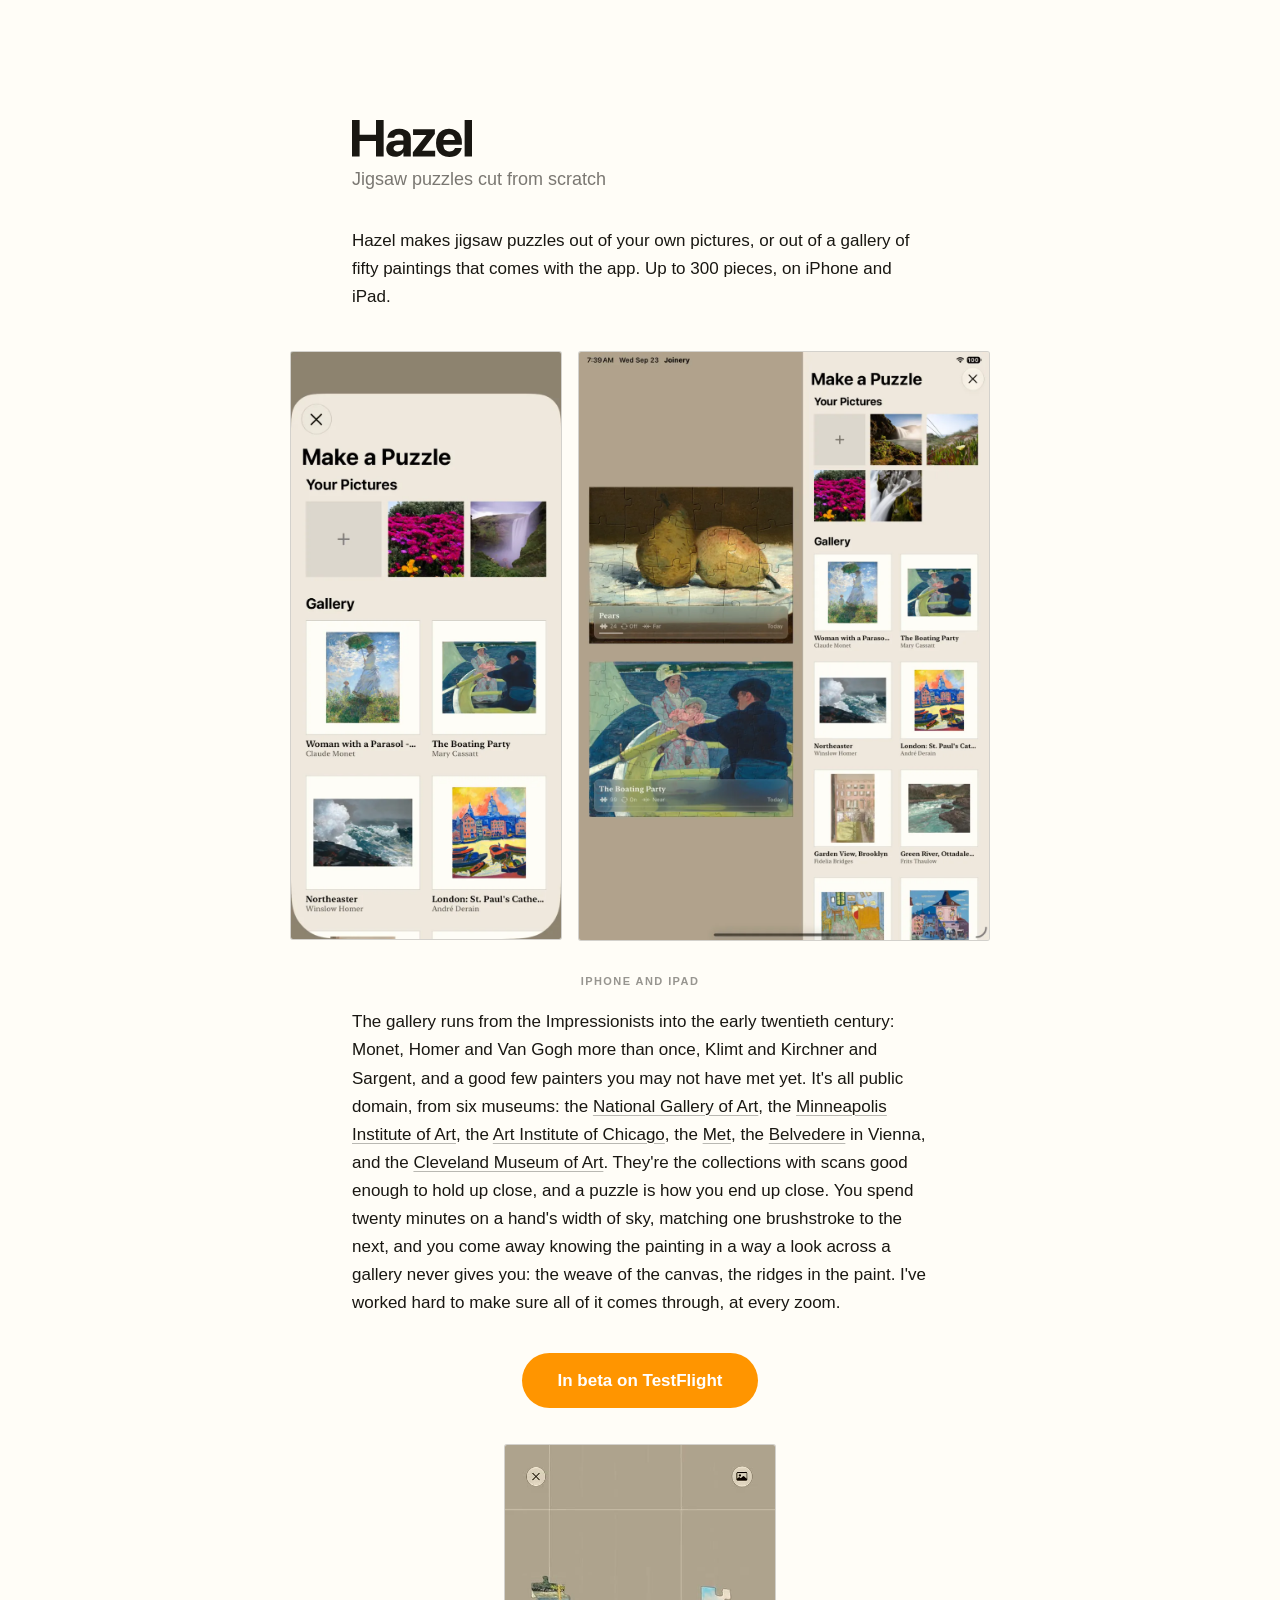
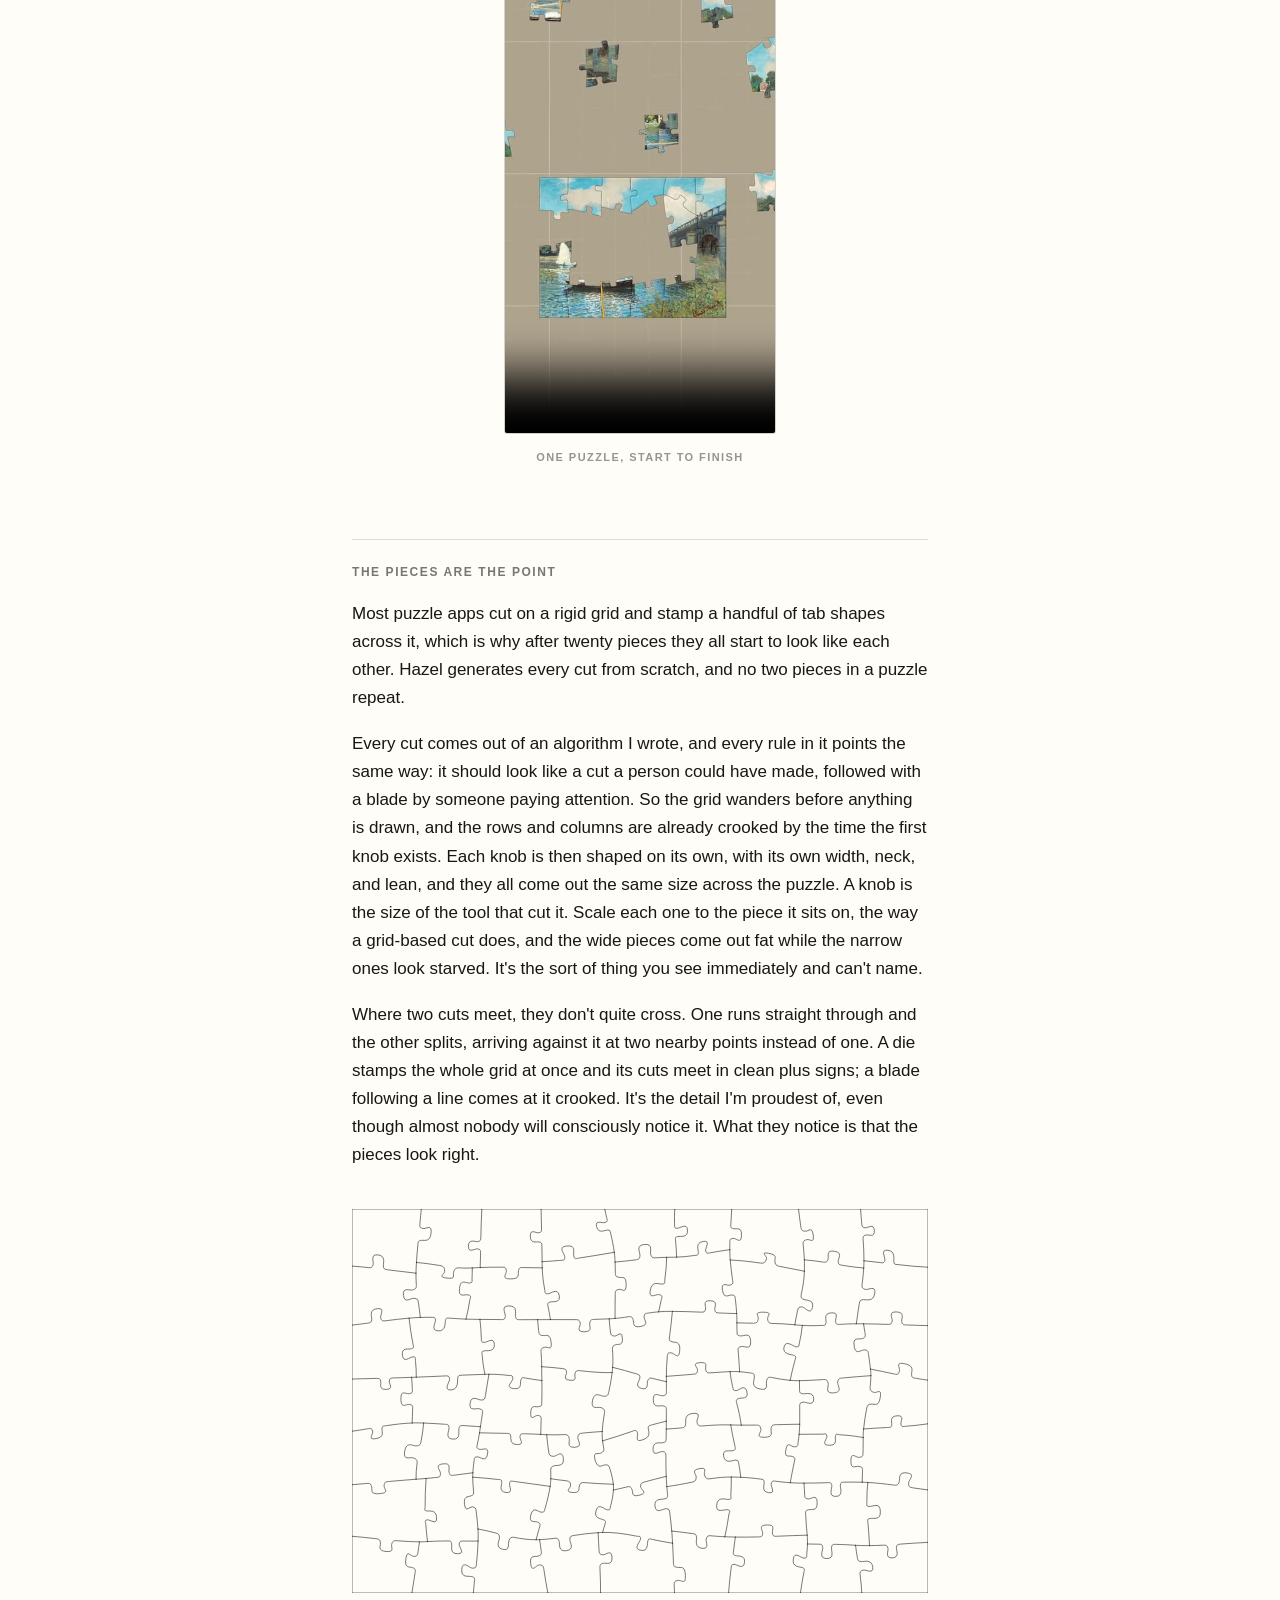
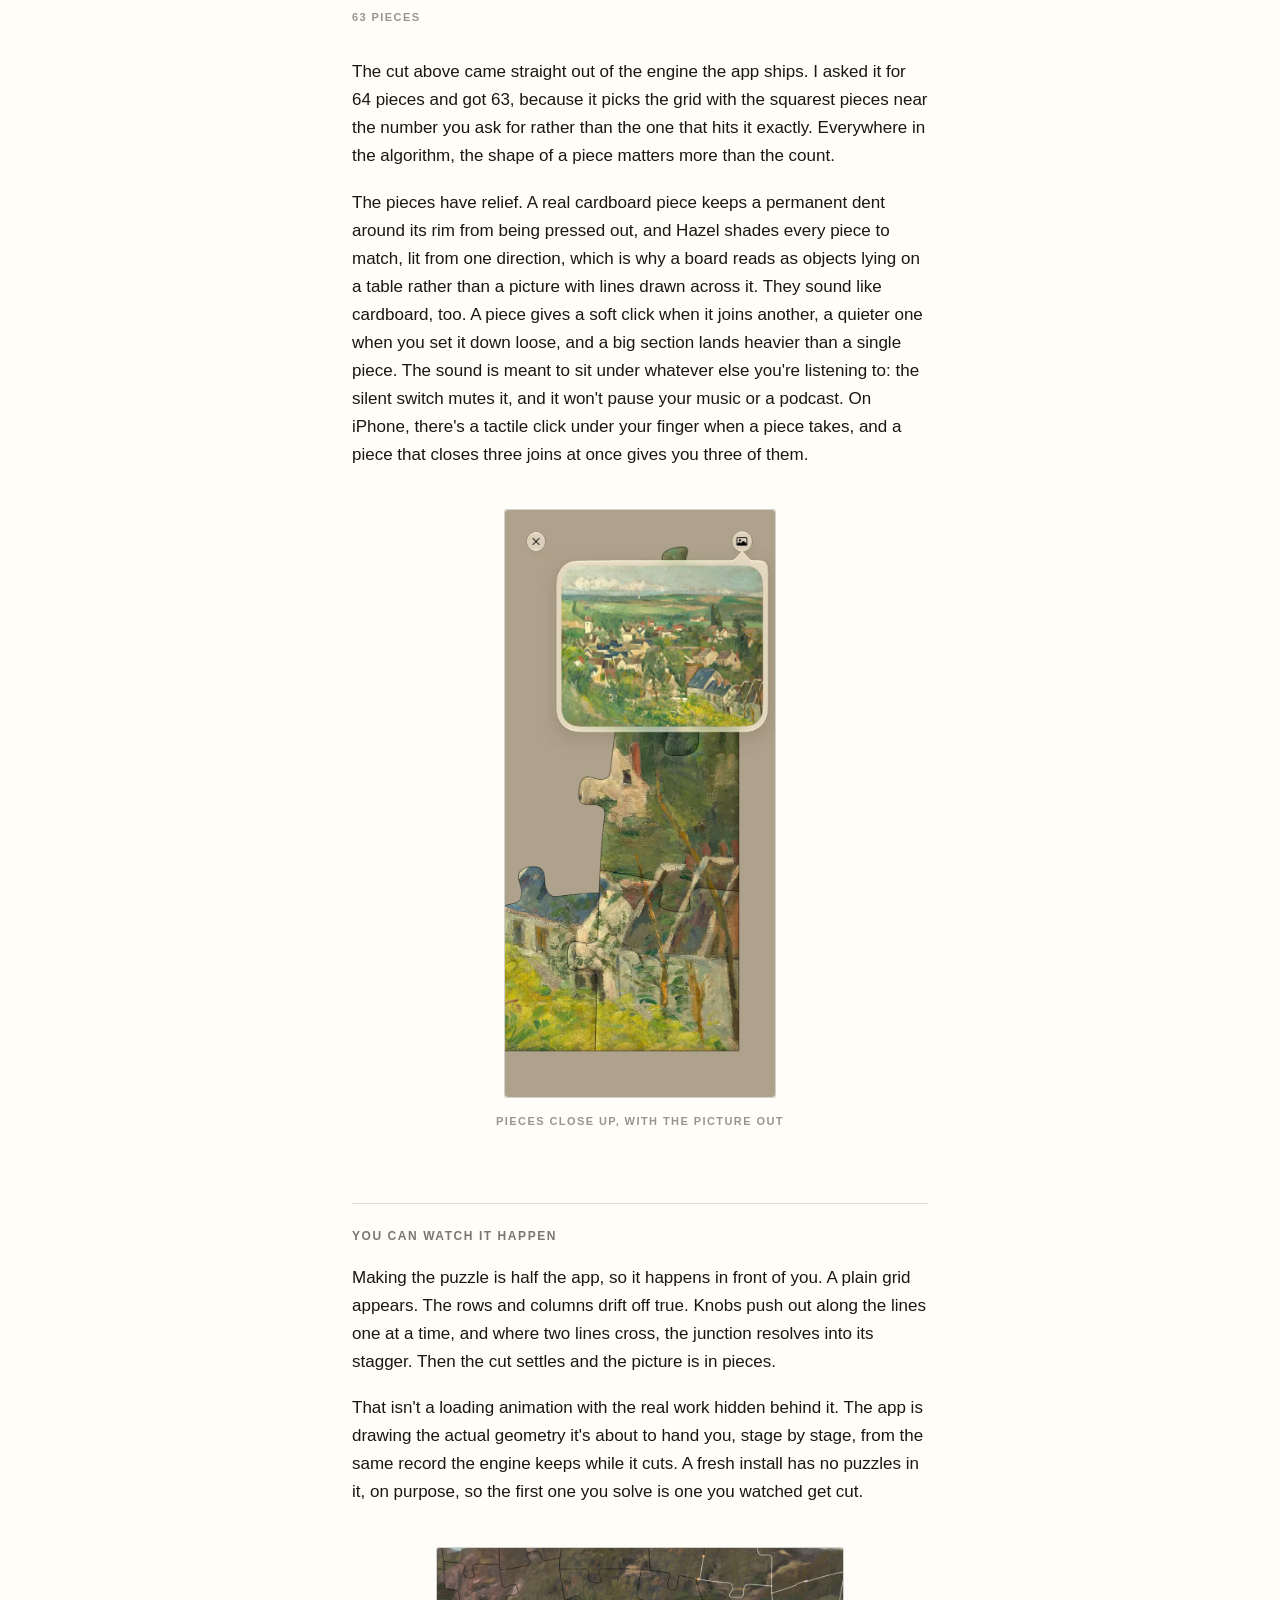
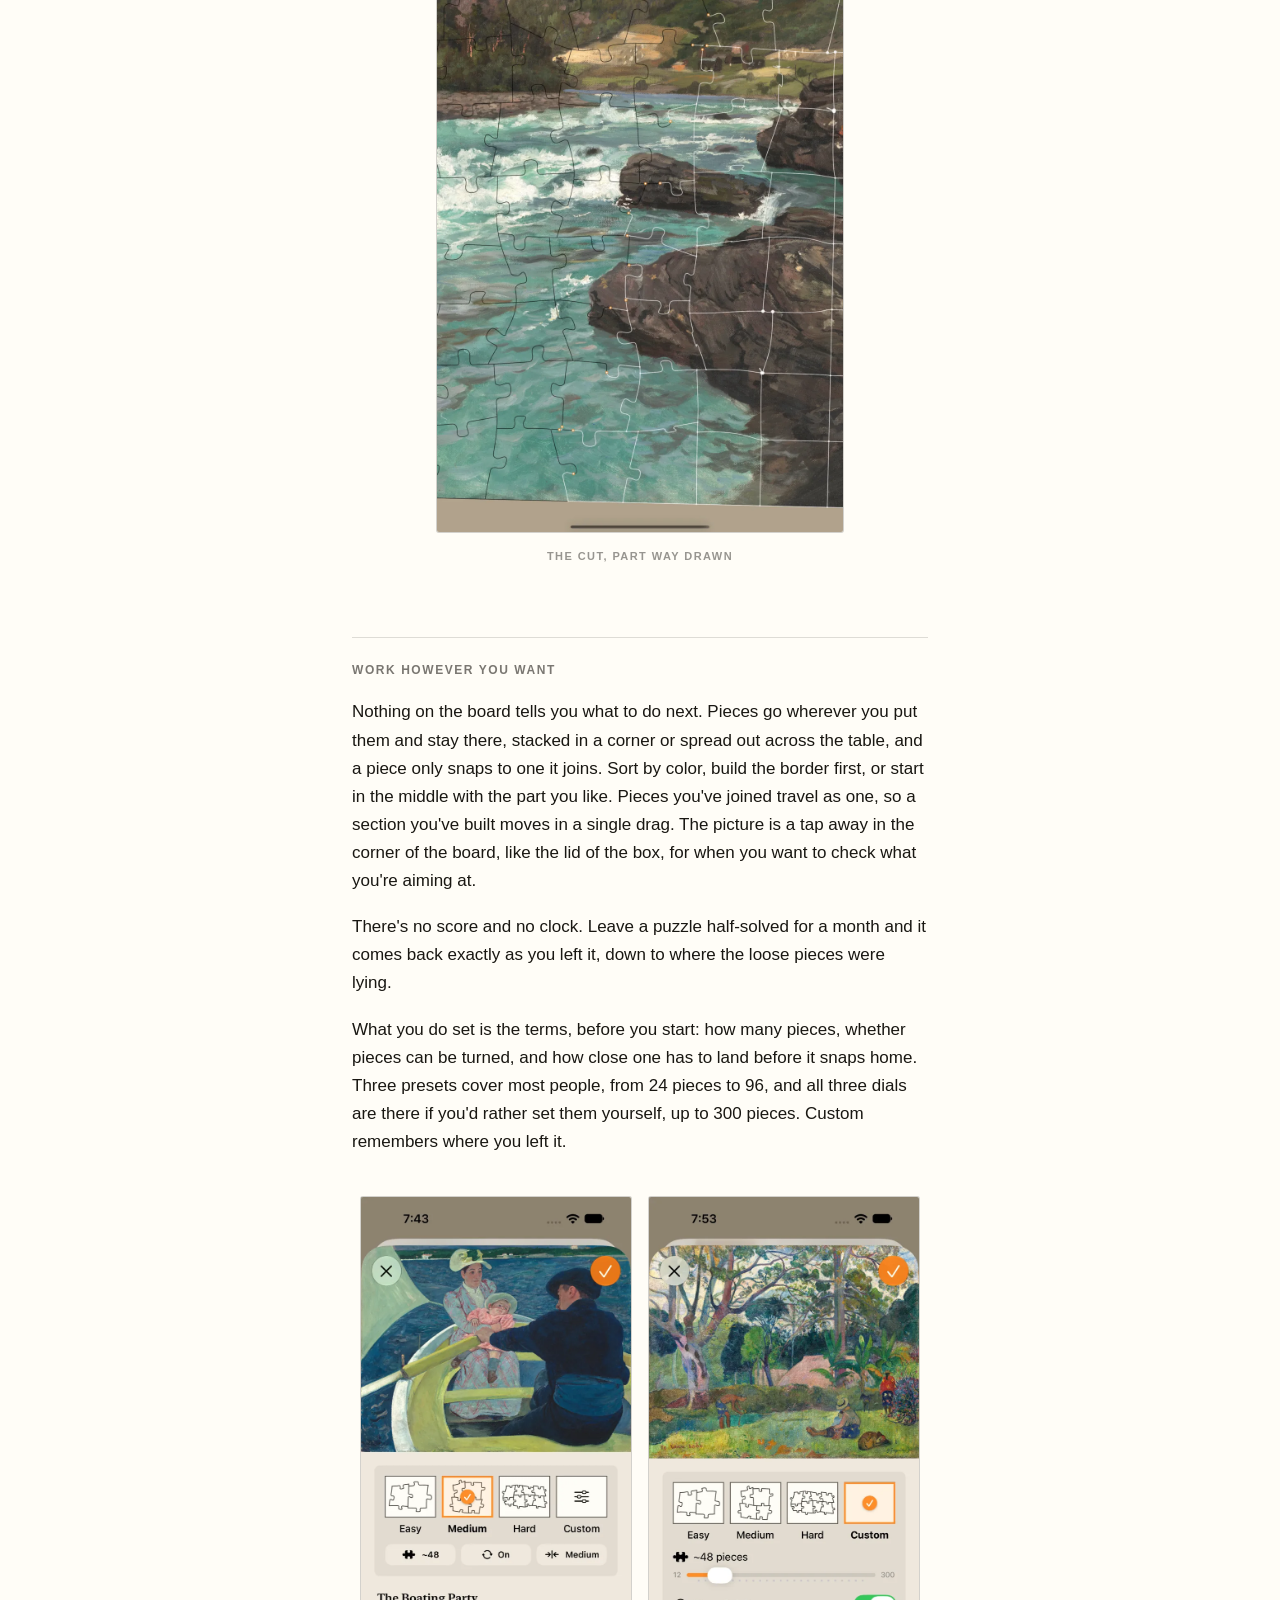
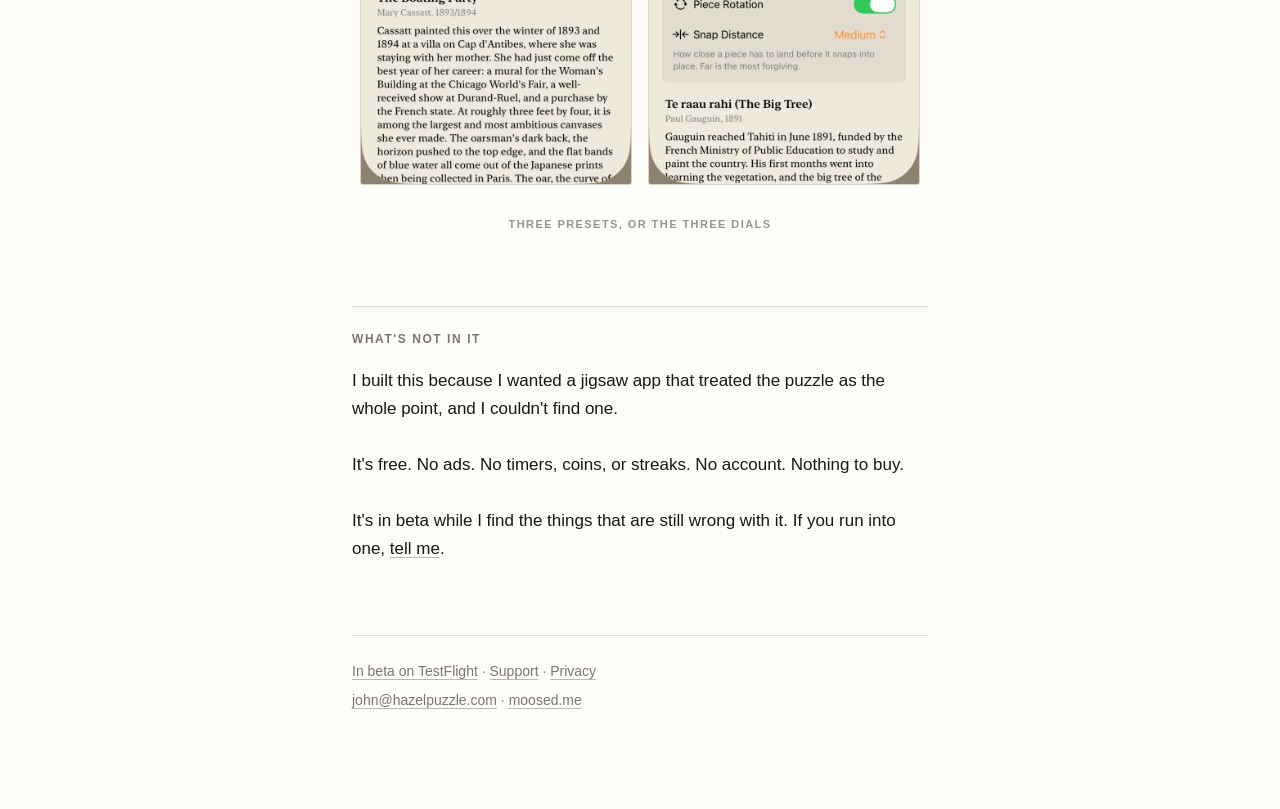
==== index.html @ b22ae917 "Use john@hazelpuzzle.com as the contact address Co-Authored-By: Claude Opus 5.5 <noreply@anthropic.c" ====
<!doctype html>
<html lang="en">
<head>
<meta charset="utf-8">
<meta name="viewport" content="width=device-width, initial-scale=1">
<meta name="color-scheme" content="light dark">
<title>Hazel — Jigsaw puzzles cut from scratch</title>
<meta name="description" content="Hazel makes jigsaw puzzles out of your own pictures, or out of a gallery of paintings that comes with the app. Up to 300 pieces, on iPhone and iPad.">
<meta property="og:type" content="website">
<meta property="og:url" content="https://hazelpuzzle.com/">
<meta property="og:title" content="Hazel — Jigsaw puzzles cut from scratch">
<meta property="og:description" content="Hazel makes jigsaw puzzles out of your own pictures, or out of a gallery of paintings that comes with the app. Every cut is generated from scratch, and no two pieces repeat. No timers, no account, nothing to buy.">
<meta property="og:image" content="https://hazelpuzzle.com/assets/og.png">
<meta property="og:image:width" content="1200">
<meta property="og:image:height" content="630">
<meta name="twitter:card" content="summary_large_image">
<link rel="icon" href="assets/icon.svg" type="image/svg+xml">
<link rel="icon" href="assets/favicon.png" sizes="32x32">
<link rel="apple-touch-icon" href="assets/apple-touch-icon.png">
<link rel="stylesheet" href="assets/site.css">
</head>
<body>
<main class="page">

  <h1 class="wordmark">
    <svg xmlns="http://www.w3.org/2000/svg" viewBox="0 0 116.44 35.86" aria-hidden="true" focusable="false"><path d="M0 35.32L0 0L7.39 0L7.39 14.36L23.3 14.36L23.3 0L30.7 0L30.7 35.32L23.3 35.32L23.3 20.45L7.39 20.45L7.39 35.32ZM42.03 35.74Q39.41 35.74 37.42 34.72Q35.43 33.71 34.32 31.91Q33.21 30.12 33.21 27.81L33.21 27.77Q33.21 25.37 34.41 23.67Q35.61 21.97 37.89 20.98Q40.17 20 43.43 19.79L53.66 19.15L53.66 23.6L44.5 24.2Q42.43 24.32 41.36 25.16Q40.28 26.01 40.28 27.4L40.28 27.44Q40.28 28.88 41.39 29.7Q42.5 30.52 44.34 30.52Q45.95 30.52 47.2 29.9Q48.46 29.28 49.18 28.19Q49.91 27.1 49.91 25.74L49.91 17.78Q49.91 16.03 48.81 15.02Q47.7 14.01 45.59 14.01Q43.6 14.01 42.42 14.84Q41.24 15.67 40.97 16.94L40.92 17.17L34.38 17.17L34.41 16.88Q34.61 14.44 36.02 12.56Q37.43 10.68 39.93 9.61Q42.43 8.54 45.9 8.54Q49.29 8.54 51.79 9.64Q54.29 10.73 55.68 12.71Q57.06 14.69 57.06 17.33L57.06 35.32L49.91 35.32L49.91 31.42L49.77 31.42Q49.02 32.75 47.86 33.73Q46.71 34.7 45.23 35.22Q43.76 35.74 42.03 35.74ZM59.04 35.32L59.04 31.26L72.23 14.6L72.23 14.47L59.25 14.47L59.25 9.08L80.41 9.08L80.41 13.61L68.01 29.8L68.01 29.94L80.71 29.94L80.71 35.32ZM94.43 35.86Q90.42 35.86 87.52 34.21Q84.63 32.56 83.07 29.5Q81.52 26.44 81.52 22.25L81.52 22.23Q81.52 18.05 83.07 14.98Q84.63 11.91 87.46 10.23Q90.29 8.54 94.14 8.54Q97.98 8.54 100.78 10.18Q103.59 11.81 105.11 14.77Q106.63 17.73 106.63 21.7L106.63 23.9L85.03 23.9L85.03 19.4L103.26 19.4L99.87 23.61L99.87 20.86Q99.87 18.55 99.16 17Q98.45 15.45 97.18 14.66Q95.92 13.88 94.26 13.88Q92.6 13.88 91.31 14.69Q90.03 15.49 89.3 17.06Q88.57 18.62 88.57 20.86L88.57 23.63Q88.57 25.8 89.3 27.34Q90.03 28.88 91.37 29.7Q92.72 30.52 94.58 30.52Q96.05 30.52 97.12 30.07Q98.2 29.61 98.88 28.9Q99.56 28.19 99.8 27.44L99.85 27.29L106.41 27.29L106.35 27.57Q106.05 29.02 105.2 30.48Q104.34 31.94 102.89 33.17Q101.43 34.39 99.33 35.13Q97.23 35.86 94.43 35.86ZM109.29 35.32L109.29 0L116.44 0L116.44 35.32Z" fill="currentColor"/></svg>
    <span class="visually-hidden">Hazel</span>
  </h1>
  <p class="subtitle">Jigsaw puzzles cut from scratch</p>

  <p>Hazel makes jigsaw puzzles out of your own pictures, or out of a gallery of fifty paintings that comes with the app. Up to 300 pieces, on iPhone and iPad.</p>

  <figure class="shots devices wide">
    <picture>
      <source srcset="assets/home-iphone.webp" type="image/webp">
      <img src="assets/home-iphone.jpg" width="660" height="1435" loading="lazy" decoding="async" alt="Make a Puzzle on iPhone: your own pictures in a row at the top, then the gallery two across, each painting with its title and artist.">
    </picture>
    <picture>
      <source srcset="assets/home-ipad.webp" type="image/webp">
      <img src="assets/home-ipad.jpg" width="984" height="1416" loading="lazy" decoding="async" alt="Home on iPad: puzzles in progress down the left, and Make a Puzzle open beside them with your pictures and the gallery.">
    </picture>
    <figcaption>iPhone and iPad</figcaption>
  </figure>

  <p>The gallery runs from the Impressionists into the early twentieth century: Monet, Homer and Van Gogh more than once, Klimt and Kirchner and Sargent, and a good few painters you may not have met yet. It's all public domain, from six museums: the <a href="https://www.nga.gov/artworks/free-images-and-open-access">National Gallery of Art</a>, the <a href="https://collections.artsmia.org/">Minneapolis Institute of Art</a>, the <a href="https://www.artic.edu/open-access">Art Institute of Chicago</a>, the <a href="https://www.metmuseum.org/hubs/open-access">Met</a>, the <a href="https://www.belvedere.at/en">Belvedere</a> in Vienna, and the <a href="https://www.clevelandart.org/open-access">Cleveland Museum of Art</a>. They're the collections with scans good enough to hold up close, and a puzzle is how you end up close. You spend twenty minutes on a hand's width of sky, matching one brushstroke to the next, and you come away knowing the painting in a way a look across a gallery never gives you: the weave of the canvas, the ridges in the paint. I've worked hard to make sure all of it comes through, at every zoom.</p>

  <!-- TestFlight link, 1 of 2. At launch both become "On the App Store" and
       point at the product page. Same href and same words in both places, on
       purpose; only the treatment differs, because this one is the page's one
       action and the footer one is a way back to it. -->
  <p class="action"><a class="button" href="https://testflight.apple.com/join/JMXJzpcT">In beta on TestFlight</a></p>

  <!-- The whole thing, start to finish: picking a painting, watching the cut,
       and solving it, with the app's sound. Nothing preloads until it's asked
       for, so a visit that never presses play costs one poster frame. Local
       file, like everything else here. -->
  <figure class="clip">
    <video src="assets/hazel.mp4" poster="assets/hazel-poster.jpg" width="496" height="1080" controls playsinline preload="none">
      A screen recording of Hazel: a painting is chosen from the gallery, the cut is drawn across it, and the puzzle is solved a piece at a time, with the sound of the pieces joining.
    </video>
    <figcaption>One puzzle, start to finish</figcaption>
  </figure>

  <section>
    <h2>The pieces are the point</h2>

    <p>Most puzzle apps cut on a rigid grid and stamp a handful of tab shapes across it, which is why after twenty pieces they all start to look like each other. Hazel generates every cut from scratch, and no two pieces in a puzzle repeat.</p>

    <p>Every cut comes out of an algorithm I wrote, and every rule in it points the same way: it should look like a cut a person could have made, followed with a blade by someone paying attention. So the grid wanders before anything is drawn, and the rows and columns are already crooked by the time the first knob exists. Each knob is then shaped on its own, with its own width, neck, and lean, and they all come out the same size across the puzzle. A knob is the size of the tool that cut it. Scale each one to the piece it sits on, the way a grid-based cut does, and the wide pieces come out fat while the narrow ones look starved. It's the sort of thing you see immediately and can't name.</p>

    <p>Where two cuts meet, they don't quite cross. One runs straight through and the other splits, arriving against it at two nearby points instead of one. A die stamps the whole grid at once and its cuts meet in clean plus signs; a blade following a line comes at it crooked. It's the detail I'm proudest of, even though almost nobody will consciously notice it. What they notice is that the pieces look right.</p>

    <figure class="cut">
      <svg xmlns="http://www.w3.org/2000/svg" viewBox="0 0 1200 800" fill="none" stroke="currentColor" stroke-width="1.94" stroke-linecap="round" stroke-linejoin="round" role="img" aria-label="A generated cut: 63 pieces, no two alike."><path d="M0 0L144.3 0M144.3 0L270.5 0M270.5 0L394 0M394 0L526.5 0M526.5 0L672.4 0M672.4 0L791 0M791 0L930.2 0M930.2 0L1059.6 0M1059.6 0L1200 0M0 118.9C11.3 119.7 22.5 120.8 33.8 122C40.1 122.6 42.2 122.1 44 116C45.8 109.9 37.3 93.7 54.2 95.6C71.1 97.6 64.9 112.3 65.3 118.6C65.7 125 67.7 125.8 74 126.6C93.8 129 113.5 131.5 133.3 133.7M134.3 111.4C151.6 112.8 167.4 115.3 182.6 117.7C190.4 118.9 192.5 121.2 193.1 129C193.7 136.8 177 140.9 197.4 143.9C217.5 146.1 209.5 139.7 211.6 132.1C213.7 124.6 216 122.2 223.9 122.7C232.6 123.3 241.4 123.4 250.6 122.8M267.1 122C281.4 121.3 295.7 121.1 310.1 121.2C317.8 121.3 320.2 120.4 321.5 128C322.9 135.6 309.4 145.4 329.9 145.6C350.6 146 345.5 136.5 346.8 128.9C348.2 121.3 350.8 121.9 358.5 122C371 122.3 383.6 122.5 396.3 122.6M396.1 109.8C408.3 109.2 420.4 108.3 432.5 107.1C440.2 106.4 443 108.4 443.3 100.6C443.7 92.9 427.1 79.3 447.7 77.1C468.3 74.4 459.9 91.1 462.2 98.5C464.5 105.9 466.7 103.1 474.4 102C498.4 98.5 522.4 94.3 546.4 90.2M548.1 110.6C562.8 109.3 576.6 107.6 590 106.1C597.2 105.2 599.3 104.1 599.9 96.8C600.5 89.6 590.2 76 609.1 73.9C627.9 72.1 620.3 87.1 622.2 94.1C624.1 101.1 626.3 102.1 633.5 101.6C640.8 101.1 648.1 100.8 655.6 100.7M676.4 100.3C688.6 100 700.6 98.7 712.8 96.9C719.2 96 721.2 97.3 721.5 90.8C721.7 84.4 714.8 70.4 731.5 67.6C748.7 64.6 734.9 81.4 736.9 87.5C738.9 93.6 740.8 92.2 747.2 91.1C759.9 88.9 773.1 86.6 787.1 84.8M787.9 106.2C809 107.2 830.1 109.6 851.2 112.7C858.3 113.8 861.1 111.3 863.4 104.4C865.7 97.6 848.5 89.3 867.5 92.3C886.6 95.6 880.9 100.8 881 108C881.2 115.2 883.2 118.1 890.3 119.4C907.7 122.7 925.1 126.2 942.5 129.6M942.4 105.9C955.1 106.8 967.8 108.5 980.4 110.4C987.2 111.5 989.6 111.3 991.7 104.7C993.8 98.2 986.9 85 1005.1 88C1023.4 91.1 1012.7 102.3 1012.9 109.2C1013.2 116 1015.5 116.2 1022.2 117.4C1036.9 119.7 1051.5 121.9 1066.1 123M1066.6 107.9C1077.8 109 1089.1 110.3 1100.3 111.6C1106.4 112.3 1108.4 113 1110.1 107.1C1111.7 101.2 1099.7 84 1116.1 85.9C1132.5 87.8 1128.3 103.5 1128.8 109.7C1129.3 115.8 1131.4 115.3 1137.5 115.9C1158.3 118.3 1179.1 120.3 1200 121.3M0 241.9C10.5 240.7 21.2 239.3 32 237.9C38.5 237 40.8 236.5 41.1 230C41.5 223.4 34.5 210.1 52.3 207.7C70.1 205.3 57.9 220.9 59.8 227.2C61.8 233.5 64.1 233.6 70.6 232.8C87.1 230.6 103.3 228.7 118.8 227.4M142.2 225.9C150.1 225.6 157.6 225.6 164.7 225.7C171 225.8 173 224.7 173.8 230.9C174.7 237.2 163.1 253.3 179.5 253.9C195.6 254.7 193.4 238.5 194.7 232.4C196 226.2 197.6 227.1 203.9 227.5C214.5 228.2 225.5 228.9 237.5 229.4M266.6 230C280.1 230.1 294.3 230.3 309 230.4C315.8 230.4 318.1 230.7 319.4 224C320.6 217.2 308.6 201.8 327.1 201.9C345.8 202 339.5 217.3 340.6 224C341.8 230.8 344.3 230.5 351.1 230.6C363.1 230.6 375 230.6 386.7 230.5M413.4 230.4C430.3 230.4 447.7 230.5 464.8 230.5C471.7 230.4 474.2 231.2 475.5 237.9C476.7 244.7 464.9 255.9 483.7 255.8C502.2 255.5 494.2 244.6 495.3 237.8C496.4 231 498.5 230.1 505.4 230C515.9 229.7 526.1 229.4 535.7 228.8M548 228C557.4 227.2 565.9 226.1 574 224.7C581.2 223.5 583.3 223.6 585.6 230.5C588 237.4 583.4 248.2 601.6 244.7C619.9 241.4 608.5 232.2 608.6 224.9C608.8 217.7 610.9 217.8 618 216.7C624.6 215.7 631.5 214.8 638.8 214.2M667.5 213.3C686.7 213.3 706.4 214 727 214.9C733.3 215.1 735.3 214.8 736.6 208.6C737.9 202.5 729.4 190.3 746.3 191.1C763.6 191.8 754.9 203.5 755.8 209.8C756.6 216 759 216.3 765.3 216.6C777 217.1 789 217.6 801.4 217.9M801.9 237.1C812.9 237.6 823.5 237.8 833.9 237.9C841.8 238 844.6 237.5 846.2 229.8C847.9 222.1 835.7 214.8 857 215C877.7 215.3 864.8 221.6 865.9 229.4C867 237.2 869.2 238.3 877.1 238.5C892.5 238.8 907.5 239.6 922.6 241.2M938.2 242.5C952.2 243.3 965.2 243.2 978.1 242.6C984.7 242.3 986.5 243.4 987.5 236.8C988.4 230.2 981.5 217.4 998.6 216.4C1016 215.3 1006.1 228.1 1007.5 234.7C1008.8 241.2 1010.9 240.7 1017.5 240.3C1028 239.7 1039 239.2 1050.7 239.1M1065.8 239.2C1081.4 239.4 1098 239.8 1114.9 240.3C1121.7 240.5 1124 240.3 1125.3 233.7C1126.7 227.1 1115.9 213.8 1134.2 214.4C1152.6 215 1144.4 227.8 1145.3 234.5C1146.3 241.1 1148.8 241.4 1155.5 241.6C1170.5 242.1 1185.4 242.6 1200 243M0 354.3C17.1 353.8 33.8 353.4 50.5 352.9C56.7 352.8 58.6 352.8 59.9 358.9C61.1 365 54.8 376.2 71.3 375.8C87.9 375.3 76.7 364.6 77.6 358.4C78.5 352.3 80.6 352.1 86.8 351.9C99 351.6 111.4 351.2 124.3 350.7M133.9 350.4C152.6 349.7 173.1 348.7 193.7 347.8C199.8 347.5 202.1 347.2 203.4 353.1C204.7 359 189.1 377.7 205.8 377C222.5 376.2 219.5 358.2 220.3 352.2C221.1 346.3 223.3 346.4 229.3 346.2C246.1 345.5 262.3 344.9 277 344.5M285.2 344.3C299.5 344.1 312.5 345.1 325 346.6C332.2 347.5 334.5 345.6 335 352.8C335.4 360.1 317.4 371.4 336.2 374C354.7 377 349.7 363.6 351.8 356.6C353.9 349.6 355.7 351.3 362.9 352.5C373.4 354.3 384.1 356 395.6 357.3M395.2 328.5C409.5 329.3 423.9 330.8 438.2 332.4C444.4 333.2 446.4 334 447 340.2C447.6 346.4 437.3 354.7 453.9 356.7C470.5 358.7 462.9 349.3 464.5 343.3C466.1 337.3 468.2 336.1 474.4 336.8C497 339.4 519.5 341.5 542 340.8M543 329.9C559.5 333.8 576 338.6 592.4 343.4C598.4 345.1 600.2 346.1 599.7 352.2C599.2 358.4 587.3 369.3 603.2 373.9C619.2 378.3 613.6 362.9 616.2 357.3C618.8 351.7 620.9 351.5 626.9 353.1C636.3 355.5 645.6 357.8 655 359.8M654.9 348.6C674 347.3 692.2 345.8 709.9 344.3C717 343.7 719.2 343.2 719.9 336.1C720.6 329.1 706.2 321.7 724.9 320.1C743.4 318.7 735.1 327.7 736.9 334.6C738.6 341.5 740.7 341.8 747.8 341.3C761 340.3 774.2 339.4 787.6 338.8M807.5 339C814.4 339.4 821.3 340.3 828 341.3C835.7 342.6 838.3 341.9 838.3 349.7C838.4 357.6 829.6 370.8 849.9 375C870.1 379.4 861.3 364.1 863.9 356.8C866.6 349.4 869 349.8 876.6 351.4C888.4 353.8 900.3 355.9 912.8 357M932.2 357.7C947.8 357.4 964 356.6 980.4 355.4C987.8 354.9 990.2 355.8 992 363C993.8 370.2 983.6 384.6 1003.4 383.1C1023.5 381.4 1011.1 368.4 1011.9 361C1012.6 353.6 1015.2 352.6 1022.6 352C1041.9 350.3 1061.4 348.5 1081 347.2M1080.2 333.5C1095.9 336.5 1111.5 339.9 1127.2 343.2C1134.9 344.9 1137.4 346.2 1140.2 338.8C1143.1 331.3 1130.1 317.9 1151 322.3C1171.9 326.4 1165.9 336.2 1165.8 344.1C1165.7 352.1 1168.4 351.6 1176.2 352.9C1184.1 354.3 1192.1 355.6 1200 356.6M0 463C10.6 461.6 21.2 459.9 31.7 458.1C38.6 457 40.8 455.8 43 462.5C45.1 469.2 31 481.6 49.6 478.4C68.3 475.3 62.2 465.3 62.5 458.3C62.7 451.2 65.2 452.4 72.2 451.3C89.8 448.6 107.4 446.4 125.3 445.8M149.3 445.9C164.3 446.5 178.5 447.4 193 448.4C199.7 448.9 201.4 448.8 202.1 455.4C202.9 462 192.7 478.2 209.7 479.4C227.4 480.7 221.3 463.5 222.8 457.1C224.4 450.6 226.7 450.8 233.3 451.3C244.1 452 255.4 452.8 267.6 453.5M265.7 466.3C284.9 466.8 303.6 467.1 321.7 467.4C327.8 467.5 329.8 467.2 330.7 473.2C331.6 479.3 328.4 490.4 344.6 490.7C360.6 491.1 348.8 479.5 350 473.5C351.3 467.5 353 468.1 359.1 468.3C370.7 468.6 382 469 393.3 469.6M405.6 470.2C418.2 470.8 430.2 470.6 442 470C448.8 469.6 451 471.3 452.6 478C454.2 484.6 446.4 497.7 464.3 496.4C482.1 494.8 469.7 482.6 470.5 475.8C471.3 469.1 473.2 467.6 480 466.9C493.5 465.6 507.1 464.3 521.3 463.5M522 483.1C542.3 477.4 562.4 470.4 582.7 463.5C589.3 461.2 591.3 459.3 594.5 465.6C597.7 471.9 587.1 487.1 605.1 481C623.2 475.2 618.2 464.7 617.3 457.7C616.5 450.7 619.1 451.5 625.9 449.5C635.5 446.7 645.2 444.2 654.8 442.1M654.8 458.5C665 457.9 674.9 457.1 684.7 456.2C691.8 455.6 694.3 454.7 695.1 447.6C695.9 440.5 691.8 427.6 711 425.8C729.9 424.1 717.1 437.4 718.8 444.4C720.5 451.3 722.8 452.6 729.9 452C749.8 450.3 769.4 449.2 789.1 449.8M811 450.3C821 450.3 830.7 450.3 840.2 450.2C848.1 450.1 850.3 450.5 851.8 458.2C853.3 466 838.7 475.9 859.2 475.6C879.8 475.2 871.8 465.5 873.1 457.7C874.3 449.9 876.6 449.5 884.5 449.4C899.8 449 915.6 448.6 932.7 448.4M931.5 469.4C947.4 469.3 963.3 469 979.2 469.1C986 469.2 988.4 466.2 989.3 473C990.1 479.8 975.8 491.9 994.1 492.2C1012.4 492.9 1005.7 479.7 1007.2 473.1C1008.7 466.4 1010.8 469.9 1017.6 470.4C1033.4 471.4 1049.2 473.1 1065 476.1M1065.8 458.3C1082.4 457 1098.9 456.1 1115.5 455.2C1121.8 454.8 1123.9 455.7 1124.5 449.4C1125 443.2 1119.1 431.9 1135.9 430.8C1152.6 429.6 1142 442.6 1143.6 448.6C1145.2 454.7 1147.1 453.2 1153.3 452.7C1168.9 451.5 1184.4 449.9 1200 447.5M0 574.4C9.3 573.6 18.8 572.8 28.4 572C36.1 571.3 39 571 40.9 578.5C42.9 585.9 36.6 594.9 57.8 593C79 591.1 66.2 583.8 66.9 576.1C67.6 568.4 70.3 568.3 78.1 567.6C97.3 565.9 116.1 564.3 133.4 563M154.4 561.4C161.4 560.8 168 560.1 174.5 559.4C181.9 558.6 183.9 558.9 184.3 551.4C184.7 544 170.6 533.2 189.5 531C208.4 528.5 200.1 541.8 202.3 548.9C204.4 556 206.4 555.4 213.8 554.5C225.6 552.9 237.9 551.2 251.8 549.6M251.5 558.7C268.9 559.8 286.2 561.5 303.4 563.4C309.6 564.1 311.7 562.8 312.1 569C312.4 575.1 304.7 588.6 321 590.6C337.4 592.7 326.5 576.9 328.3 571C330 565.1 331.9 566.8 338 567.6C362.9 570.9 387.8 574.5 412.8 577.9M414.1 562C425 563.6 435.9 565.1 446.8 566.3C453 567.1 454.9 568.9 455.5 575.2C456 581.4 442 588.7 458.7 590.6C475.5 592.2 472 583.3 473.6 577.3C475.2 571.2 477.4 569.5 483.7 570C503.9 571.7 524.2 572.8 544.5 573.5M544.6 585.5C553.5 583.7 562.3 581.6 571.1 579.4C577.9 577.6 580.3 577.6 583.2 584C586.1 590.4 580.8 601 599 596.1C617.3 590.9 601.9 585.5 601.3 578.5C600.8 571.5 603 570.6 609.8 568.7C624.7 564.5 639.6 560.4 654.6 557.1M655.9 578.4C674.2 575.9 691.4 572.5 708.1 569.2C714.9 567.8 716.9 565.6 717.1 558.6C717.3 551.7 705.4 544.5 723.7 540.9C741.5 537.7 732.2 547.7 734.4 554.3C736.6 560.9 738.9 563.2 745.8 562.1C760.7 559.8 775.4 558.2 790.2 558.4M810 558.9C824.7 559.5 837.7 560.9 850.4 562.6C856.6 563.4 858.3 563.2 858.7 569.4C859.1 575.7 852.3 588.8 868.1 591C884.2 593.2 871.6 578.2 873.3 572.2C875.1 566.2 876.8 566.3 883 567.1C892.5 568.4 902.4 569.5 913.1 570.2M941.7 571.1C957.1 571.2 973.5 570.7 990 570.2C996.2 570 998.4 569.6 999.6 575.6C1000.7 581.6 991.2 599.3 1008.1 598.7C1024.8 598.3 1016.4 580.8 1017.4 574.7C1018.3 568.7 1020.5 569.2 1026.6 569.1C1039.1 568.9 1051.4 568.8 1063 569.2M1074.6 569.7C1093.3 570.8 1111 572.8 1128.2 575.1C1135.5 576.1 1137.8 575.3 1140 568.2C1142.1 561.2 1137.3 547.2 1156.4 549.9C1175.4 552.7 1159.2 564.4 1159.5 571.7C1159.9 579.1 1162 580 1169.2 581C1179.4 582.5 1189.6 584 1200 585.2M0 681.8C16.1 683.1 32.7 684.9 49.3 686.7C56.2 687.4 58.7 688.7 59.3 695.6C60 702.5 52.1 711.5 71 713.5C89.8 715.3 80.9 705.2 82.7 698.5C84.4 691.8 86.9 690.5 93.8 691.1C110 692.5 125.8 693.4 140.6 693.4M157.3 692.9C171.9 692 185.1 691.7 198 691.6C204.7 691.6 206.3 690.9 207.5 697.4C208.8 703.9 203 718.1 219.9 718.2C237.4 718.4 222.3 704.5 223.3 697.9C224.4 691.4 226.4 691.8 233.1 691.8C242.4 691.9 252.1 691.9 262.7 691.8M262.4 666.6C275.1 668.9 287.4 671.9 299.6 675C305.6 676.5 307.3 678.9 307.2 685.1C307.1 691.3 297.7 705 313.8 709C329.9 712.7 324.6 697.1 326.8 691.3C329 685.5 331.5 682.8 337.5 684C352.6 687.1 367.9 689.2 383.6 689M390.8 688.9C400.7 688.5 410.7 687.5 420.7 686.2C427.4 685.4 429.5 686 431.5 692.4C433.4 698.9 429.1 714.3 446.8 711.8C464.7 709 453.4 694.9 453.8 688.1C454.2 681.4 456.4 681 463.1 680C479.3 677.6 495.8 675.3 512.8 674.3M522.1 673.9C544.8 673.1 568.4 676.7 592.4 681.5C598.5 682.7 601.1 680.4 601.3 686.6C601.4 692.8 584.4 707.6 601.1 710.9C617.8 714.5 614.5 697 616.5 691.1C618.5 685.2 620.5 687.3 626.6 688.6C640.3 691.5 654.1 694.2 667.9 696.3M666.2 671C681.9 672.6 695.8 674.4 709.3 676.2C715.7 677 717.4 678 717.8 684.5C718.3 691 713 704.9 729.5 707C746.1 708.8 736.1 693.7 737.9 687.4C739.7 681.2 741.6 680.2 748 680.8C757.2 681.7 766.7 682.4 776.8 682.8M798.6 683.5C813.5 683.8 828.9 683.6 844.7 683.2C852.1 683 854.4 683.9 855.5 676.6C856.6 669.3 844.5 658.9 864 658.3C883.9 657.5 874.4 668.3 875.9 675.5C877.3 682.8 879.9 682 887.2 681.7C907.3 680.9 927.7 680 948.3 679.5M948.9 697.9C956.5 698.1 963.7 698.2 970.6 698.3C977.5 698.4 979.7 698.1 980.7 704.9C981.7 711.7 971 728 989.1 728.2C1006.7 728.4 997.6 711.4 999 704.7C1000.4 697.9 1002.2 698.6 1009 698.7C1021.8 699 1034.7 699.5 1049 700.6M1078.2 701.3C1087.6 701.2 1097.3 700.9 1107.2 700.4C1113.2 700.1 1115.2 700.7 1116.6 706.6C1118 712.4 1109.5 727.8 1125.6 726.8C1142 725.7 1133.5 711.2 1134.2 705.3C1134.9 699.3 1137 698.6 1143 698.1C1162.2 696.8 1181.5 695.3 1200 694.5M0 800L124.7 800M124.7 800L252.8 800M252.8 800L408 800M408 800L517.9 800M517.9 800L671.9 800M671.9 800L784.6 800M784.6 800L934.2 800M934.2 800L1062 800M1062 800L1200 800M0 0L0 118.9M144.3 0C143.5 9.5 142.6 19.2 141.6 29C140.9 36.2 140.5 38.7 147.4 40.6C154.3 42.5 166.7 30.2 164.8 49.8C162.8 69.3 151.8 64.7 144.7 65.3C137.6 65.9 137.7 68.4 137.1 75.6C135.9 87.9 134.9 100 134.3 111.4M270.5 0C269.4 19.7 268.9 39.4 268.4 59.1C268.3 65 267.9 66.9 262 67.8C256.1 68.7 242.8 61.5 242.5 77.4C242.2 93.3 256.1 81.9 261.9 83.1C267.7 84.3 267.9 86.3 267.8 92.2C267.6 102.1 267.4 112 267.1 122M394 0C394.3 13.4 394.5 26.8 394.8 40.3C394.9 46.3 395 48.3 389.1 49.5C383.1 50.7 371.1 40.3 371.4 56.6C371.7 72.8 383.5 67.7 389.5 68.6C395.5 69.5 395.5 71.5 395.6 77.6C395.8 88.3 396 99.1 396.1 109.8M526.5 0C527.8 6.2 529.2 12.3 530.7 18.4C532.1 24.1 532.9 25.8 527.4 28.1C521.9 30.3 505.8 21.7 509.6 36.9C513.5 52.1 526.3 44.1 532.2 43.9C538.2 43.6 537.6 45.6 539 51.4C542 63.8 544.7 76.6 546.4 90.2M672.4 0C671.6 10.4 671.6 20.7 672 31C672.2 37.2 670.6 39.3 676.8 40.1C682.9 41 698.2 27.5 699 44.1C700.2 60.7 684.6 56.1 678.5 57.4C672.5 58.8 673.8 60.7 674.2 66.9C675.1 78.1 676 89.2 676.4 100.3M791 0C790.6 10.4 790 20.4 789.3 30.3C788.8 37.4 788.2 39.4 795.1 41C802 42.5 812.5 36.6 811.4 55.2C810.7 74.4 800.8 60.3 793.7 61.2C786.7 62.1 787.3 64.7 787.1 71.8C787 76 787 80.4 787.1 84.8M930.2 0C931.6 12.4 933.3 24.4 935 36.5C936 43.7 937.1 45.8 944.4 46.3C951.7 46.7 958.2 35.1 960.9 54.2C963.2 73.5 954.2 61.8 947.2 63.9C940.2 66 939.3 68.5 940.1 75.7C941.1 85.6 942 95.6 942.4 105.9M1059.6 0C1060.2 10.4 1061.1 20.6 1062 30.8C1062.5 36.7 1063.2 38.5 1069.1 39.2C1075 39.8 1086.8 29 1088.2 44.6C1089.5 60.3 1076.7 52.8 1070.9 54.2C1065.2 55.6 1064.3 57.5 1064.8 63.4C1065.9 78 1066.7 92.7 1066.6 107.9M1200 0L1200 121.3M0 118.9L0 241.9M133.3 133.7C133.2 142.1 133.5 149.9 134 157.3C134.5 164.3 133.1 166.7 126.3 168.6C119.5 170.4 105.2 161.7 107.1 180C109.5 197.8 122.1 185.4 129.1 186C136.1 186.5 137.5 188.2 138.4 195.2C139.8 205 141.2 215.1 142.2 225.9M250.6 122.8C250.6 129.6 250.4 136.4 250.1 143.1C249.8 150.9 252.2 153.7 244.4 154.1C236.6 154.5 225.7 145 224 165.8C221.3 186.5 235 176.8 242.5 179C250 181.3 246.4 183.5 245.2 191.2C243.2 203.9 240.6 216.6 237.5 229.4M396.3 122.6C396.6 138 398.7 153 401.5 168.1C402.6 174.4 401.2 176.6 407.6 176.7C414 176.8 428.4 163.3 431.7 179.9C435.2 196.8 418.3 191.8 412.3 193.9C406.2 195.9 407.5 198 408.7 204.2C410.5 212.8 412.1 221.5 413.4 230.4M548.1 110.6C548.4 117.6 548.6 124.6 548.6 131.8C548.7 139.1 549.4 141.2 556.6 142.4C563.8 143.7 571.1 138.7 571.1 157.8C570.9 177.4 563.5 166.2 556.2 167.5C549 168.7 548.5 171.2 548.4 178.5C548.2 194.6 547.9 211.1 548 228M655.6 100.7C655.3 115.6 654 130.7 651.9 145.7C650.9 153.3 653.5 156.2 645.8 156.4C638.2 156.6 624.9 149 621.5 169.3C617.5 189.6 633.7 176.2 641 178.6C648.2 181.1 645.6 183.3 644 190.8C642.4 198.6 640.6 206.4 638.8 214.2M787.9 106.2C788.9 119.2 790.8 133.1 792.8 147.3C793.8 154.2 794.4 156.6 787.7 158.7C781.1 160.7 769 150.1 771.8 169C774.4 188 784.4 178.9 791.4 179.2C798.3 179.6 797.9 182.2 798.8 189.1C800 198.9 800.9 208.6 801.4 217.9M942.5 129.6C942.2 146.2 939.4 161.9 935.9 178.2C934.5 184.4 935.8 186.4 941.7 188.6C947.7 190.8 963 188.7 959.2 205.1C955.3 222.3 943.3 203.9 937 203.9C930.7 203.9 929.5 206.1 928.1 212.3C926.1 221.5 924.2 231.1 922.6 241.2M1066.1 123C1065.4 134.2 1064.3 145.2 1062.8 156.3C1061.9 163.1 1062.7 165.3 1069.3 167.4C1075.9 169.5 1091.6 157.7 1089.1 175.6C1086.4 193.8 1072.5 188.5 1065.6 188.8C1058.7 189.1 1057.7 191.3 1056.7 198.1C1054.6 211.4 1052.5 225 1050.7 239.1M1200 121.3L1200 243M0 241.9L0 354.3M118.8 227.4C120.5 245.3 123.8 263 126.9 280.8C128 287.3 130.3 289.2 124 291.1C117.7 293 102.2 287.6 105.1 305C107.3 322.4 120.8 307.7 127.3 308C133.9 308.4 131.6 310.8 132.3 317.3C133.5 328.3 134.2 339.3 133.9 350.4M266.6 230C268.2 243 268.8 256 269.4 269C269.7 275.2 268.7 277.3 275 277.9C281.2 278.4 295.8 265.4 296.6 282C297.5 298.7 280.9 294.1 274.8 295.7C268.8 297.3 270.8 299.2 271.3 305.4C272.4 318.4 274 331.5 277 344.5M386.7 230.5C387.3 238.5 388 246 388.8 253.1C389.6 260.5 390.3 263.1 397.7 263.7C405.1 264.4 412.6 258.5 414.9 278C416.8 296.8 408.7 286 401.4 288C394.2 289.9 393.2 291.8 393.9 299.2C394.7 308.7 395.2 318.2 395.2 328.5M535.7 228.8C536.3 238.3 537.3 247.2 538.4 255.9C539.1 262.3 540.4 264 546.8 264.7C553.2 265.3 561.1 251.8 563.2 268.4C565.1 284.8 556.4 281.1 550.2 282.6C544 284.2 542.1 286.1 542.6 292.5C543.6 304.3 544 316.5 543 329.9M667.5 213.3C666 230.3 663.9 247.4 661.8 264.1C660.9 271.8 659.4 274.6 666.8 276.6C674.2 278.7 685 275.2 682.6 296.1C680.6 316.3 671.2 298.9 663.5 299.5C655.9 300.1 657.4 302.6 656.7 310.3C655.5 323.8 654.7 336.7 654.9 348.6M801.9 237.1C801.8 242.8 801.9 248.2 802.1 253.6C802.3 261.4 801.6 263.5 809.3 264.4C817 265.3 829.5 255.4 830.5 275.2C832 295.2 818.5 284.9 810.9 286.6C803.4 288.4 804.2 290.5 804.8 298.3C805.7 310.9 806.7 324.2 807.5 339M938.2 242.5C937.1 254.8 934.8 267.1 932 279.3C930.7 285.2 932 287.5 926 287.3C919.9 287 903.9 271.5 900.1 287.3C896 303.1 914.9 302.6 920.5 304.9C926.1 307.2 924.5 309 922.9 314.8C919.2 328.9 915.5 342.9 912.8 357M1065.8 239.2C1066.7 245.5 1067.6 251.5 1068.6 257.4C1069.8 265.1 1070.4 267.5 1063 270C1055.5 272.5 1042.9 265.5 1046.2 285.6C1049.5 305.6 1059.4 293.5 1067.3 293.6C1075.1 293.8 1075 296.1 1076.2 303.8C1077.6 313.3 1079 323 1080.2 333.5M1200 243L1200 356.6M0 354.3L0 463M124.3 350.7C124.8 358.2 125.3 365.6 125.6 373C125.9 380.8 127.3 383.3 119.7 384.7C112 386.2 101.5 375.3 102 396.1C102.1 417 112.4 406 120.1 407.3C127.8 408.5 126.4 411.1 126.2 418.9C126.1 427.8 125.8 436.8 125.3 445.8M285.2 344.3C282.8 359.4 280.3 374.2 277.9 388.7C276.8 395.5 276.3 397.9 269.4 398C262.4 398.1 249 386.3 246 404.7C243.1 422.8 259.8 414.1 266.3 416.4C272.9 418.7 272.7 420.7 271.6 427.5C270.2 436.4 268.8 445 267.6 453.5M395.6 357.3C396 372.5 395.8 387.1 395.4 402C395.2 408.9 395.7 410.8 388.9 411.9C382.1 413 372.9 406.6 372.3 424.8C371.6 443.5 381.1 428.7 387.9 430.1C394.6 431.4 394.3 433.8 394 440.7C393.7 450 393.4 459.6 393.3 469.6M542 340.8C540.6 353 538.1 366.3 535.3 380C533.7 387.4 532.7 390.1 525.1 390.2C517.5 390.2 505.4 378.5 501 399.2C496.9 419.9 511.7 411.3 518.8 413.8C526 416.4 527 419.4 525.7 426.9C523.5 439.6 521.8 452 521.3 463.5M655 359.8C655 366.4 655 372.3 655 377.8C655 385.3 655.1 387.8 647.8 389.1C640.4 390.4 627.7 378.1 627.7 397.6C627.6 415.6 640.3 408.8 647.6 410.1C655 411.4 654.9 412.8 654.9 420.3C654.9 427 654.9 434.1 654.8 442.1M787.6 338.8C788.6 349.2 790.5 359.6 792.9 369.9C794.3 376.3 793.8 378.6 800.3 378.4C806.8 378.2 818.5 363.4 822.6 380.4C827 397.4 811.5 392.5 805.5 394.9C799.5 397.3 800.2 399.4 801.8 405.7C805.6 420.6 809.1 435.4 811 450.3M932.2 357.7C932.3 363.9 932.3 369.8 932.4 375.7C932.4 382 932.5 383.8 938.8 384.9C945 385.9 961.7 379.3 961.9 395.6C962.1 412 945.4 401.2 939.1 402.4C932.9 403.5 932.7 405.3 932.7 411.6C932.8 423.2 932.8 435.1 932.7 448.4M1081 347.2C1081 354.3 1080.4 361.8 1079.6 369.5C1078.7 376.9 1080.1 379.6 1087.2 381.9C1094.3 384.2 1103.4 371.9 1100.6 392.1C1097.1 412.6 1089.7 406.1 1082.2 406.4C1074.7 406.7 1073.3 409.4 1072 416.8C1069.4 431.2 1067 445.3 1065.8 458.3M1200 356.6L1200 447.5M0 463L0 574.4M149.3 445.9C148.4 458.2 146.4 470.5 144.1 482.9C142.7 490.6 141.5 493.1 133.7 493.4C125.9 493.7 113.8 483.6 109.8 504.4C106.3 525.2 119.9 516.2 127.3 518.5C134.8 520.9 136.5 523.8 135.4 531.5C134 542 133.2 552.5 133.4 563M265.7 466.3C264.4 474.4 262.9 482 261.3 489.4C259.9 496.3 258.6 498.1 265.2 500.5C271.9 502.8 286 493 282.3 510.8C279 528.8 268.2 516.4 261.2 516.4C254.1 516.5 255.3 518.8 254.2 525.8C253.1 533.3 252.2 541.2 251.8 549.6M405.6 470.2C406.6 482.9 408.2 494.4 409.8 505.8C410.8 512.8 412.2 514.7 419.3 515.3C426.4 515.8 437.9 501 440.3 519.2C442.1 537.7 428.7 532.9 421.9 534.8C415.1 536.6 413.7 539 414 546.1C414.2 551.3 414.3 556.5 414.1 562M522 483.1C522.5 487.2 523.2 491.3 524 495.4C525.4 502.5 525 505.6 518.3 508.6C511.7 511.5 501.3 504.1 506.6 523.7C512.6 542.7 520.4 533.6 527.7 533.1C534.9 532.6 535.4 535 537.5 542C540.8 552.7 543.5 563.2 544.5 573.5M654.8 458.5C654.7 464.7 654.6 471.1 654.5 477.7C654.4 484 654 485.9 647.8 487C641.6 488.1 627.4 483.1 627.1 500.1C627 517.3 641 504.2 647.2 505.3C653.4 506.4 654 508.7 654 515C653.9 529.2 654 543.5 654.6 557.1M789.1 449.8C791.2 464.2 794.3 478.6 797.6 493C798.9 499.1 799.8 501.1 794 503.3C788.1 505.5 770.6 499 774.3 515.4C777.8 531.9 792.8 523.3 799.1 523.2C805.3 523.1 804.7 525.3 805.9 531.5C807.6 540.6 809.1 549.7 810 558.9M931.5 469.4C931 475.1 930.3 480.8 929.4 486.4C928.3 493.7 929 495.5 921.7 495.4C914.3 495.4 907.2 482.7 904 500.9C900.1 519.7 910.3 512.9 917.2 515.5C924.1 518 923 520.1 921.4 527.3C918.6 540.5 915.7 554.6 913.1 570.2M1065 476.1C1065 486.8 1064.8 496.8 1064.6 506.4C1064.5 514.1 1064.7 516.2 1057.1 517.4C1049.5 518.6 1039.9 504.3 1039.4 524.2C1038.8 544.2 1048.8 534.7 1056.4 536.2C1063.9 537.7 1063.7 540 1063.5 547.7C1063.3 554.6 1063.1 561.7 1063 569.2M1200 447.5L1200 585.2M0 574.4L0 681.8M154.4 561.4C152.9 580.7 152.2 600.1 152.4 619.4C152.4 625.8 149.1 628 155.4 629C161.8 630 175.6 625.7 176.2 643C177.2 660.3 162.9 646.4 156.6 647.6C150.2 648.9 153.4 650.9 153.8 657.4C154.7 669.3 155.8 681.1 157.3 692.9M251.5 558.7C251.5 567.9 252.2 577.7 253.3 587.7C254 594.1 253.1 596.3 246.9 598C240.7 599.8 232.2 598.1 234.4 615.6C236.8 633.2 244.4 620.2 250.8 620.6C257.3 621.1 257.9 623.5 258.7 629.9C260.3 642.2 261.7 654.5 262.4 666.6M412.8 577.9C410.6 592.6 406.8 607.5 402.5 623C400.6 629.7 401.2 632.2 394.2 631.6C387.2 631.1 378.1 618.5 372.7 636.6C367.2 655.2 380.6 649.6 387 652.5C393.3 655.5 392.1 658 390.2 664.7C387.9 672.7 385.6 680.8 383.6 689M544.6 585.5C543.9 597.1 541.7 607.9 538.9 618.4C537.2 624.8 538.8 627.3 532.2 626.8C525.6 626.3 513.6 611.2 508.6 627.9C503.2 644.7 517.7 644.6 523.7 647.4C529.8 650.1 528.4 652 526.5 658.4C524.9 663.4 523.5 668.6 522.1 673.9M655.9 578.4C656.3 583.4 656.8 588.4 657.3 593.4C658 599.9 658 601.9 651.7 603.8C645.4 605.6 629.2 602 631.2 619.2C633.4 636.5 648 624 654.5 624.4C661.1 624.8 661.3 626.9 662.1 633.4C663.6 645.7 665.1 658.2 666.2 671M790.2 558.4C790.3 570.6 790 582.7 789.3 594.9C788.9 601.9 792 604.6 785 605.1C777.9 605.5 761.4 598 759.8 616.8C757.4 635.6 776.3 624.7 783.1 626.6C789.9 628.6 786 630.5 785 637.5C782.9 652.6 780.2 667.7 776.8 682.8M941.7 571.1C942.2 578.8 942.6 586.3 943 593.7C943.3 600.8 943.2 603.2 950.3 604C957.3 604.8 968.1 592.3 969.1 611.4C970 630.2 957.9 625 951 626.6C944.1 628.3 944.8 630.4 945.2 637.5C945.9 651.4 946.9 665.3 948.3 679.5M1074.6 569.7C1073.1 582.7 1072.6 595.7 1072.7 608.7C1072.8 616.1 1069.9 618.6 1077.2 619.7C1084.5 620.8 1100 609.7 1100.7 629.5C1102 649.3 1086.6 643.2 1079.4 644.7C1072.1 646.2 1074.6 648.5 1075.1 655.9C1076.3 671 1077.5 686.2 1078.2 701.3M1200 585.2L1200 694.5M0 681.8L0 800M140.6 693.4C139.6 700.1 138.7 706.8 137.7 713.6C136.7 721 136.5 723.5 129 723.7C121.4 723.9 115 708.8 112.2 728.8C109.4 748.8 118.8 744.8 126 747.2C133.1 749.6 132.3 751.9 131.2 759.4C129.2 772.9 127.1 786.5 124.7 800M262.7 691.8C262.3 707.3 261 722.7 259.4 738.1C258.6 745.3 259.1 747.7 251.9 748.3C244.7 748.9 230.8 730.9 228.7 750.2C226.6 769.4 242.4 763.9 249.4 765.8C256.4 767.7 255.8 770 255 777.2C254.2 784.8 253.5 792.4 252.8 800M390.8 688.9C391.9 696.2 393 703.5 394 710.8C395.1 718.2 395.2 720.6 388.1 723C381.1 725.4 369.5 719.5 372.3 739.3C375.2 759 383 741.4 390.4 741.6C397.9 741.7 398.7 744 399.8 751.4C402.2 767.6 404.8 783.8 408 800M512.8 674.3C513.3 686.4 513.9 698.6 514.6 710.7C515 717.4 515.6 719.6 522.2 720.5C528.9 721.4 540.7 707.5 541.6 725.6C542.6 743.6 530.1 736.7 523.5 738.1C516.9 739.6 516.3 741.8 516.6 748.5C517.4 765.7 517.9 782.8 517.9 800M667.9 696.3C668.6 709 669.1 722 669.6 735.1C669.8 742.9 670.1 745.5 677.9 746.6C685.7 747.7 693.9 742.5 694.6 763.7C695.3 784.8 686.3 772.1 678.6 773.7C670.9 775.4 671 778 671.3 785.9C671.5 790.6 671.7 795.3 671.9 800M798.6 683.5C797.4 693.1 796.1 702.8 794.8 712.4C794 718.4 793.2 720.2 798.9 722C804.7 723.7 819.9 720.7 817.7 736.6C815.5 752.5 801.9 740 795.9 740.3C789.9 740.6 790.6 742.7 789.8 748.6C787.6 765.7 785.6 782.9 784.6 800M948.9 697.9C948.7 704.7 948.2 711.6 947.5 718.4C946.8 724.9 948.2 727.2 941.7 727.4C935.2 727.6 921.6 711.9 919.4 729.1C916.5 746.3 931.9 745 938 747C944.2 749 942.5 751 941.3 757.4C938.7 771.6 936 785.8 934.2 800M1049 700.6C1050.1 709.1 1051.4 717.7 1052.8 726.2C1053.8 732.3 1054.9 734.3 1061 734.5C1067.2 734.8 1082.3 729.2 1084.9 745.6C1087.3 762 1070.5 750.5 1064.7 752.4C1058.8 754.2 1057.7 756.4 1058.6 762.5C1060.3 775 1061.6 787.5 1062 800M1200 694.5L1200 800M134.3 111.4C133.9 117.4 133.6 123.3 133.4 128.9C133.4 130.5 133.4 132.1 133.3 133.7M250.6 122.8C254.9 122.6 259.3 122.3 263.8 122.1C264.9 122.1 266 122 267.1 122M396.1 109.8C396.2 111.9 396.2 114.1 396.2 116.3C396.3 118.4 396.3 120.5 396.3 122.6M546.4 90.2C546.9 94.4 547.4 98.6 547.7 103C547.9 105.5 548 108 548.1 110.6M655.6 100.7C658.7 100.6 661.8 100.6 665 100.5C668.8 100.5 672.6 100.4 676.4 100.3M787.1 84.8C787.1 89.5 787.2 94.3 787.5 99.2C787.6 101.5 787.7 103.8 787.9 106.2M942.4 105.9C942.4 108.3 942.5 110.7 942.6 113.1C942.7 118.5 942.6 124 942.5 129.6M1066.6 107.9C1066.6 110.2 1066.6 112.5 1066.5 114.7C1066.4 117.5 1066.3 120.3 1066.1 123M118.8 227.4C125.2 226.8 131.5 226.4 137.6 226.1C139.1 226 140.7 226 142.2 225.9M237.5 229.4C241.8 229.5 246.2 229.7 250.8 229.7C255.9 229.8 261.2 229.9 266.6 230M386.7 230.5C390.3 230.5 393.9 230.5 397.4 230.5C402.7 230.5 408.1 230.4 413.4 230.4M535.7 228.8C538.2 228.7 540.6 228.6 542.9 228.4C544.6 228.3 546.3 228.2 548 228M638.8 214.2C643.5 213.8 648.3 213.6 653.5 213.4C658 213.3 662.6 213.3 667.5 213.3M801.4 217.9C801.5 219.2 801.6 220.5 801.6 221.7C801.8 226.9 801.9 232 801.9 237.1M922.6 241.2C926.7 241.7 930.8 242 934.8 242.3C936 242.4 937.1 242.5 938.2 242.5M1050.7 239.1C1051.8 239.1 1052.9 239.1 1053.9 239.1C1057.8 239.1 1061.8 239.2 1065.8 239.2M124.3 350.7C126.3 350.7 128.4 350.6 130.4 350.5C131.6 350.5 132.7 350.4 133.9 350.4M277 344.5C278.1 344.5 279.3 344.5 280.4 344.4C282 344.4 283.6 344.4 285.2 344.3M395.2 328.5C395.2 333.9 395.2 339.4 395.3 344.9C395.4 349 395.5 353.1 395.6 357.3M543 329.9C542.8 332 542.7 334.1 542.5 336.3C542.3 337.8 542.2 339.3 542 340.8M654.9 348.6C654.9 351.4 654.9 354.1 655 356.6C655 357.7 655 358.8 655 359.8M787.6 338.8C790.7 338.7 793.7 338.6 796.7 338.6C800.4 338.6 803.9 338.8 807.5 339M912.8 357C917.7 357.4 922.7 357.6 927.8 357.7C929.3 357.7 930.7 357.7 932.2 357.7M1080.2 333.5C1080.5 335.8 1080.7 338.2 1080.8 340.6C1080.9 342.8 1081 345 1081 347.2M125.3 445.8C127.2 445.7 129.1 445.7 131 445.6C137.1 445.6 143.2 445.7 149.3 445.9M267.6 453.5C267.3 455.3 267 457.1 266.8 458.9C266.4 461.4 266.1 463.9 265.7 466.3M393.3 469.6C396.2 469.8 399.1 469.9 401.9 470.1C403.1 470.1 404.4 470.2 405.6 470.2M521.3 463.5C521.2 466 521.2 468.3 521.2 470.7C521.2 474.9 521.5 479 522 483.1M654.8 442.1C654.8 443.3 654.8 444.5 654.8 445.8C654.8 449.9 654.8 454.1 654.8 458.5M789.1 449.8C792.4 450 795.7 450.1 798.9 450.1C802.9 450.2 807 450.2 811 450.3M932.7 448.4C932.7 449.3 932.7 450.2 932.6 451.2C932.5 457 932.1 463.1 931.5 469.4M1065.8 458.3C1065.5 461.6 1065.2 464.9 1065.1 468C1065 470.8 1065 473.5 1065 476.1M133.4 563C135.8 562.8 138.2 562.7 140.6 562.5C145.4 562.1 150 561.8 154.4 561.4M251.8 549.6C251.7 551.8 251.6 554 251.6 556.2C251.6 557 251.5 557.9 251.5 558.7M414.1 562C414.1 564.3 414 566.7 413.8 569.1C413.6 572 413.3 574.9 412.8 577.9M544.5 573.5C544.7 576.2 544.8 578.9 544.8 581.6C544.8 582.9 544.7 584.2 544.6 585.5M654.6 557.1C654.7 559.2 654.7 561.2 654.9 563.3C655.1 568.4 655.5 573.4 655.9 578.4M790.2 558.4C795.2 558.5 800.1 558.6 804.8 558.7C806.5 558.7 808.3 558.8 810 558.9M913.1 570.2C916.4 570.4 919.8 570.6 923.2 570.8C929.2 571 935.4 571.1 941.7 571.1M1063 569.2C1066 569.3 1069 569.4 1072 569.6C1072.9 569.6 1073.7 569.7 1074.6 569.7M140.6 693.4C141.8 693.4 142.9 693.4 144 693.4C148.5 693.4 153 693.2 157.3 692.9M262.4 666.6C262.7 670.9 262.8 675.3 262.8 679.5C262.9 683.6 262.8 687.7 262.7 691.8M383.6 689C384.5 689 385.4 689 386.3 689C387.8 689 389.3 688.9 390.8 688.9M512.8 674.3C514.7 674.2 516.6 674.1 518.5 674C519.7 674 520.9 673.9 522.1 673.9M666.2 671C666.4 673.2 666.5 675.3 666.7 677.5C667.1 683.7 667.5 690 667.9 696.3M776.8 682.8C781.5 683 786.4 683.1 791.4 683.3C793.8 683.3 796.2 683.4 798.6 683.5M948.3 679.5C948.5 681.5 948.6 683.5 948.7 685.6C948.9 689.7 949 693.8 948.9 697.9M1049 700.6C1052.3 700.8 1055.7 701 1059.3 701.1C1065.4 701.3 1071.7 701.4 1078.2 701.3"/></svg>
      <figcaption>63 pieces</figcaption>
    </figure>

    <p>The cut above came straight out of the engine the app ships. I asked it for 64 pieces and got 63, because it picks the grid with the squarest pieces near the number you ask for rather than the one that hits it exactly. Everywhere in the algorithm, the shape of a piece matters more than the count.</p>

    <p>The pieces have relief. A real cardboard piece keeps a permanent dent around its rim from being pressed out, and Hazel shades every piece to match, lit from one direction, which is why a board reads as objects lying on a table rather than a picture with lines drawn across it. They sound like cardboard, too. A piece gives a soft click when it joins another, a quieter one when you set it down loose, and a big section lands heavier than a single piece. The sound is meant to sit under whatever else you're listening to: the silent switch mutes it, and it won't pause your music or a podcast. On iPhone, there's a tactile click under your finger when a piece takes, and a piece that closes three joins at once gives you three of them.</p>

    <figure class="shot">
      <picture>
        <source srcset="assets/piece.webp" type="image/webp">
        <img src="assets/piece.jpg" width="660" height="1435" loading="lazy" decoding="async" alt="A few joined pieces close up, their rims shaded from the same direction so they read as raised off the table, with the finished picture open in a popover above them.">
      </picture>
      <figcaption>Pieces close up, with the picture out</figcaption>
    </figure>
  </section>

  <section>
    <h2>You can watch it happen</h2>

    <p>Making the puzzle is half the app, so it happens in front of you. A plain grid appears. The rows and columns drift off true. Knobs push out along the lines one at a time, and where two lines cross, the junction resolves into its stagger. Then the cut settles and the picture is in pieces.</p>

    <p>That isn't a loading animation with the real work hidden behind it. The app is drawing the actual geometry it's about to hand you, stage by stage, from the same record the engine keeps while it cuts. A fresh install has no puzzles in it, on purpose, so the first one you solve is one you watched get cut.</p>

    <figure class="shot ipad">
      <picture>
        <source srcset="assets/generate.webp" type="image/webp">
        <img src="assets/generate.jpg" width="984" height="1416" loading="lazy" decoding="async" alt="A cut part way drawn on iPad: the left of the picture already in pieces, the grid on the right still plain, and small orange cutting heads working along the lines between them.">
      </picture>
      <figcaption>The cut, part way drawn</figcaption>
    </figure>
  </section>

  <section>
    <h2>Work however you want</h2>

    <p>Nothing on the board tells you what to do next. Pieces go wherever you put them and stay there, stacked in a corner or spread out across the table, and a piece only snaps to one it joins. Sort by color, build the border first, or start in the middle with the part you like. Pieces you've joined travel as one, so a section you've built moves in a single drag. The picture is a tap away in the corner of the board, like the lid of the box, for when you want to check what you're aiming at.</p>

    <p>There's no score and no clock. Leave a puzzle half-solved for a month and it comes back exactly as you left it, down to where the loose pieces were lying.</p>

    <p>What you do set is the terms, before you start: how many pieces, whether pieces can be turned, and how close one has to land before it snaps home. Three presets cover most people, from 24 pieces to 96, and all three dials are there if you'd rather set them yourself, up to 300 pieces. Custom remembers where you left it.</p>

    <figure class="shots">
      <picture>
        <source srcset="assets/presets.webp" type="image/webp">
        <img src="assets/presets.jpg" width="660" height="1435" loading="lazy" decoding="async" alt="Setting up a puzzle: four difficulty tiles, each drawn with a few pieces from its own cut, with Medium chosen and its piece count, rotation and snap shown underneath, then the painting's title, artist and description.">
      </picture>
      <picture>
        <source srcset="assets/custom.webp" type="image/webp">
        <img src="assets/custom.jpg" width="660" height="1435" loading="lazy" decoding="async" alt="The same sheet on Custom: a piece-count slider running to 300, a rotation switch and a snap-distance menu.">
      </picture>
      <figcaption>Three presets, or the three dials</figcaption>
    </figure>
  </section>

  <section>
    <h2>What's not in it</h2>

    <p>I built this because I wanted a jigsaw app that treated the puzzle as the whole point, and I couldn't find one.</p>

    <p class="spec">It's free. No ads. No timers, coins, or streaks. No account. Nothing to buy.</p>

    <p>It's in beta while I find the things that are still wrong with it. If you run into one, <a href="support/">tell me</a>.</p>
  </section>

  <footer>
    <!-- TestFlight link, 2 of 2. Change with the one above, identically. -->
    <p><a href="https://testflight.apple.com/join/JMXJzpcT">In beta on TestFlight</a> · <a href="support/">Support</a> · <a href="privacy/">Privacy</a></p>
    <p><a href="mailto:john@hazelpuzzle.com">john@hazelpuzzle.com</a> · <a href="https://moosed.me/">moosed.me</a></p>
  </footer>

</main>
</body>
</html>
---- assets/site.css ----
/* Hazel — hazelpuzzle.com
 *
 * Every token below is lifted from the shipped app: the colors and radii
 * from docs/design/design_handoff_home_view/README.md and
 * Joinery/Home/HomeTray.swift, the accent from the app icon's own gradient
 * (which resolves to systemOrange, the asset catalog's AccentColor). Nothing
 * here was picked to look good on a web page in isolation.
 *
 * No @font-face, no @import, no external anything. The privacy page says this
 * site loads nothing from another domain, and that has to stay true.
 */

:root {
  --paper: #FFFDF7;          /* TrayPalette.paper */
  --ink: #191712;            /* Ink, primary */
  --ink-2: rgba(25, 23, 18, 0.58);
  --ink-3: rgba(25, 23, 18, 0.45); /* Ink, secondary */
  --rule: rgba(25, 23, 18, 0.14);  /* Rule */
  --panel: #F2F0EB;          /* TrayPalette.panelPaper */
  --line: rgba(25, 23, 18, 0.62);  /* the cut, drawn */
  --underline: rgba(25, 23, 18, 0.3);
  --accent: #FF9500;         /* systemOrange / icon gradient, light */
  --accent-deep: #E07E00;    /* the same orange pressed, for the button's hover */

  --measure: 36rem;
  --inset: 0rem;             /* the cut's breakout; 0 until there's room for it */
  --radius-image: 3px;       /* board card radius */

  --stack: -apple-system, BlinkMacSystemFont, "Segoe UI", Roboto, sans-serif;
}

@media (prefers-color-scheme: dark) {
  :root {
    --paper: #191712;        /* the ink becomes the ground */
    --ink: #F4F1E9;          /* Text on felt, primary */
    --ink-2: rgba(244, 241, 233, 0.6);
    --ink-3: rgba(244, 241, 233, 0.5); /* Text on felt, secondary */
    --rule: rgba(255, 255, 255, 0.13); /* Hairline on felt */
    --panel: #332E28;        /* Felt base */
    --line: rgba(244, 241, 233, 0.55);
    --underline: rgba(244, 241, 233, 0.35);
    --accent: #FF9F0A;       /* systemOrange, dark */
    --accent-deep: #E08800;
  }
}

*, *::before, *::after { box-sizing: border-box; }

html {
  -webkit-text-size-adjust: 100%;
}

body {
  margin: 0;
  background: var(--paper);
  color: var(--ink);
  font-family: var(--stack);
  font-size: 1.0625rem;      /* 17px, the app's body size */
  line-height: 1.65;
  -webkit-font-smoothing: antialiased;
}

/* One column. `text` is the reading measure; `wide` is the small breakout the
 * cut gets, because it is the one thing on the page worth looking at closely.
 * The outer minmax keeps the margins wide on a large screen instead of letting
 * the column drift toward the edges.
 *
 * `--inset` stays 0 until the viewport can hold the measure plus the breakout.
 * Below that the breakout would come out of the reading column instead of out
 * of the margins, which squeezes the text to about a third of the screen. */
.page {
  display: grid;
  grid-template-columns:
    [full-start] minmax(1.5rem, 1fr)
    [wide-start] minmax(0, var(--inset))
    [text-start] minmax(0, var(--measure)) [text-end]
    minmax(0, var(--inset)) [wide-end]
    minmax(1.5rem, 1fr) [full-end];
  padding: 5rem 0 6rem;
}

.page > * { grid-column: text; }
.page > .wide { grid-column: wide; }

@media (min-width: 52rem) {
  .page { --inset: 5rem; }
}

@media (min-width: 60rem) {
  .page { padding-top: 7.5rem; }
}

/* Type ------------------------------------------------------------------ */

h1 {
  margin: 0;
  font-size: 1.75rem;
  font-weight: 600;
  letter-spacing: -0.015em;
  line-height: 1.2;
}

/* The app's wordmark, outlined. Not the system face plus a `letter-spacing`:
 * the logotype's kerning is a per-pair table (round-to-round joins want the
 * most negative, r→y goes positive so the r's arm clears the y's diagonal),
 * which one tracking value can't express — and outlines mean it looks the
 * same on a machine that has never had SF Pro on it. `currentColor`, so it
 * takes the ink in both appearances. */
.wordmark {
  margin: 0;
  line-height: 0;
}

.wordmark svg {
  display: block;
  width: 7.5rem;
  height: auto;
}

/* The heading's real text. The outlines carry the look; this carries the
 * word, so the page still has a readable <h1> for anything that reads text
 * rather than the accessibility tree, and the name stays selectable. */
.visually-hidden {
  position: absolute;
  width: 1px;
  height: 1px;
  margin: -1px;
  padding: 0;
  overflow: hidden;
  clip-path: inset(50%);
  white-space: nowrap;
  border: 0;
}

.subtitle {
  margin: 0.5rem 0 0;
  font-size: 1.125rem;
  color: var(--ink-2);
}

/* Section heads take the app's tray section label exactly: 12/15, weight 600,
 * 0.13em, uppercase — the catalog register, and already the app's. */
h2 {
  margin: 0;
  font-size: 0.75rem;
  font-weight: 600;
  letter-spacing: 0.13em;
  text-transform: uppercase;
  color: var(--ink-2);
  line-height: 1.35;
}

p { margin: 1.15rem 0 0; }
p:first-child { margin-top: 0; }

.meta {
  margin: 0.6rem 0 0;
  font-size: 0.875rem;
  color: var(--ink-3);
}

.subtitle + p,
.meta + p { margin-top: 2rem; }

/* The closing fact, stated flatly, the way a catalog states materials — its
 * own line and its own air, but full ink. Knocked back it read as fine print,
 * which is the opposite of what the sentence is doing. */
.spec {
  margin-top: 1.75rem;
}

/* The closer after it gets the same air, so the spec line keeps a clear
 * margin on both sides instead of reading as the top of a pair. */
.spec + p { margin-top: 1.75rem; }

/* Sections --------------------------------------------------------------- */

section {
  margin-top: 4.5rem;
  padding-top: 1.5rem;
  border-top: 1px solid var(--rule);
}

section > h2 + p { margin-top: 1.25rem; }

/* Links ------------------------------------------------------------------ */

a {
  color: inherit;
  text-decoration: underline;
  text-decoration-thickness: 1px;
  text-decoration-color: var(--underline);
  text-underline-offset: 0.18em;
}

a:hover { text-decoration-color: var(--accent); }

a:focus-visible {
  outline: 2px solid var(--accent);
  outline-offset: 3px;
  border-radius: 1px;
}

/* The one place the accent does any work: the single action on the page. It is
 * the app's own Create button — accent fill, white label, full capsule — which
 * is the control this link is asking you to go and press. The footer keeps the
 * same words as a plain link; there is one button on the page, or it stops
 * being the action. */
.action {
  margin-top: 2.25rem;
  text-align: center;
}

.button {
  display: inline-block;
  padding: 0.85rem 2.25rem;
  background: var(--accent);
  color: #fff;
  font-weight: 600;
  text-decoration: none;
  border-radius: 999px;
}

.button:hover { background: var(--accent-deep); }

.button:focus-visible {
  outline: 2px solid var(--ink);
  outline-offset: 3px;
}

/* Figures ---------------------------------------------------------------- */

figure { margin: 0; }

/* The cut: a real cut from the engine at a fixed seed, drawn rather than
 * pictured, so it is sharp at any size and themed by CSS. It sits in the
 * reading column with the paragraph that explains it, not in the breakout —
 * it is evidence for the text beside it now, not the thing you land on. */
.cut {
  margin: 2.5rem 0 2rem;
  color: var(--line);
}

.cut svg {
  display: block;
  width: 100%;
  height: auto;
}

/* The same label the section heads use, one notch quieter — the app's tray
 * section label, which is a system face, not the mono fact line. */
figcaption {
  margin-top: 0.9rem;
  font-size: 0.6875rem;
  font-weight: 600;
  letter-spacing: 0.13em;
  text-transform: uppercase;
  color: var(--ink-3);
}

/* The shots are whole screens, uncropped, which makes them tall: one at the
 * full reading measure runs past 1200px, and a reader scrolls a phone's length
 * to get past a single picture. So a screen is shown at a phone's width, not
 * the column's, and centered — the text is ranged left and a tall centered
 * plate sits in it the way a plate sits in a book.
 *
 * `.shot` is one screen, `.shots` a pair side by side at the same width, for
 * the two that only argue together: the presets, and the three dials behind
 * them. The pair stays two-up all the way down; a single column would only
 * make each one taller.
 *
 * An iPad screen is squarer than a phone's. `.ipad` gives a single one the
 * width that brings it to a phone shot's height, so it reads as the bigger
 * screen it is rather than a smaller one. `.devices` is the phone-and-iPad
 * pair: the columns are in the ratio of the two screens' aspect ratios
 * (660/1435 and 984/1416), which puts both at the same height. The phone keeps
 * the 17rem every other phone shot has, so the iPad beside it comes out at
 * that full height too, and the pair takes the wide column to fit: the point
 * of the pair is how much more room the iPad gives you. */
.shot,
.shots {
  margin-top: 2.5rem;
  text-align: center;
}

.shot picture,
.shots {
  display: block;
  max-width: 17rem;
  margin-left: auto;
  margin-right: auto;
}

.shots {
  display: grid;
  grid-template-columns: repeat(2, 1fr);
  gap: 1rem;
  max-width: 35rem;
}

.shots figcaption { grid-column: 1 / -1; }

.shot.ipad picture { max-width: 25.5rem; }

.shots.devices {
  grid-template-columns: 46fr 69.5fr;
  max-width: 43.7rem;
}

/* The recording is that same screen, at that same width. */
.clip { margin-top: 2.25rem; }

.clip video {
  max-width: 17rem;
}

.clip video,
.shot img,
.shots img {
  display: block;
  width: 100%;
  height: auto;
  margin-left: auto;
  margin-right: auto;
  background: var(--panel);
  /* A hairline, not a shadow. The board shots carry the app's own ground and
   * separate from the page on their own; the create sheet is white to its
   * edges and would otherwise dissolve into the paper. */
  border: 1px solid var(--rule);
  border-radius: var(--radius-image);
}

.clip figcaption,
.shot figcaption,
.shots figcaption { text-align: center; }

/* Support: the questions that actually arrive ---------------------------- */

dl { margin: 1.75rem 0 0; }

dt {
  margin-top: 1.75rem;
  font-weight: 600;
}

dt:first-child { margin-top: 0; }

dd { margin: 0.3rem 0 0; }

/* Footer ----------------------------------------------------------------- */

footer {
  margin-top: 4.5rem;
  padding-top: 1.5rem;
  border-top: 1px solid var(--rule);
  font-size: 0.875rem;
  color: var(--ink-2);
}

footer p { margin: 0.4rem 0 0; }
footer p:first-child { margin-top: 0; }
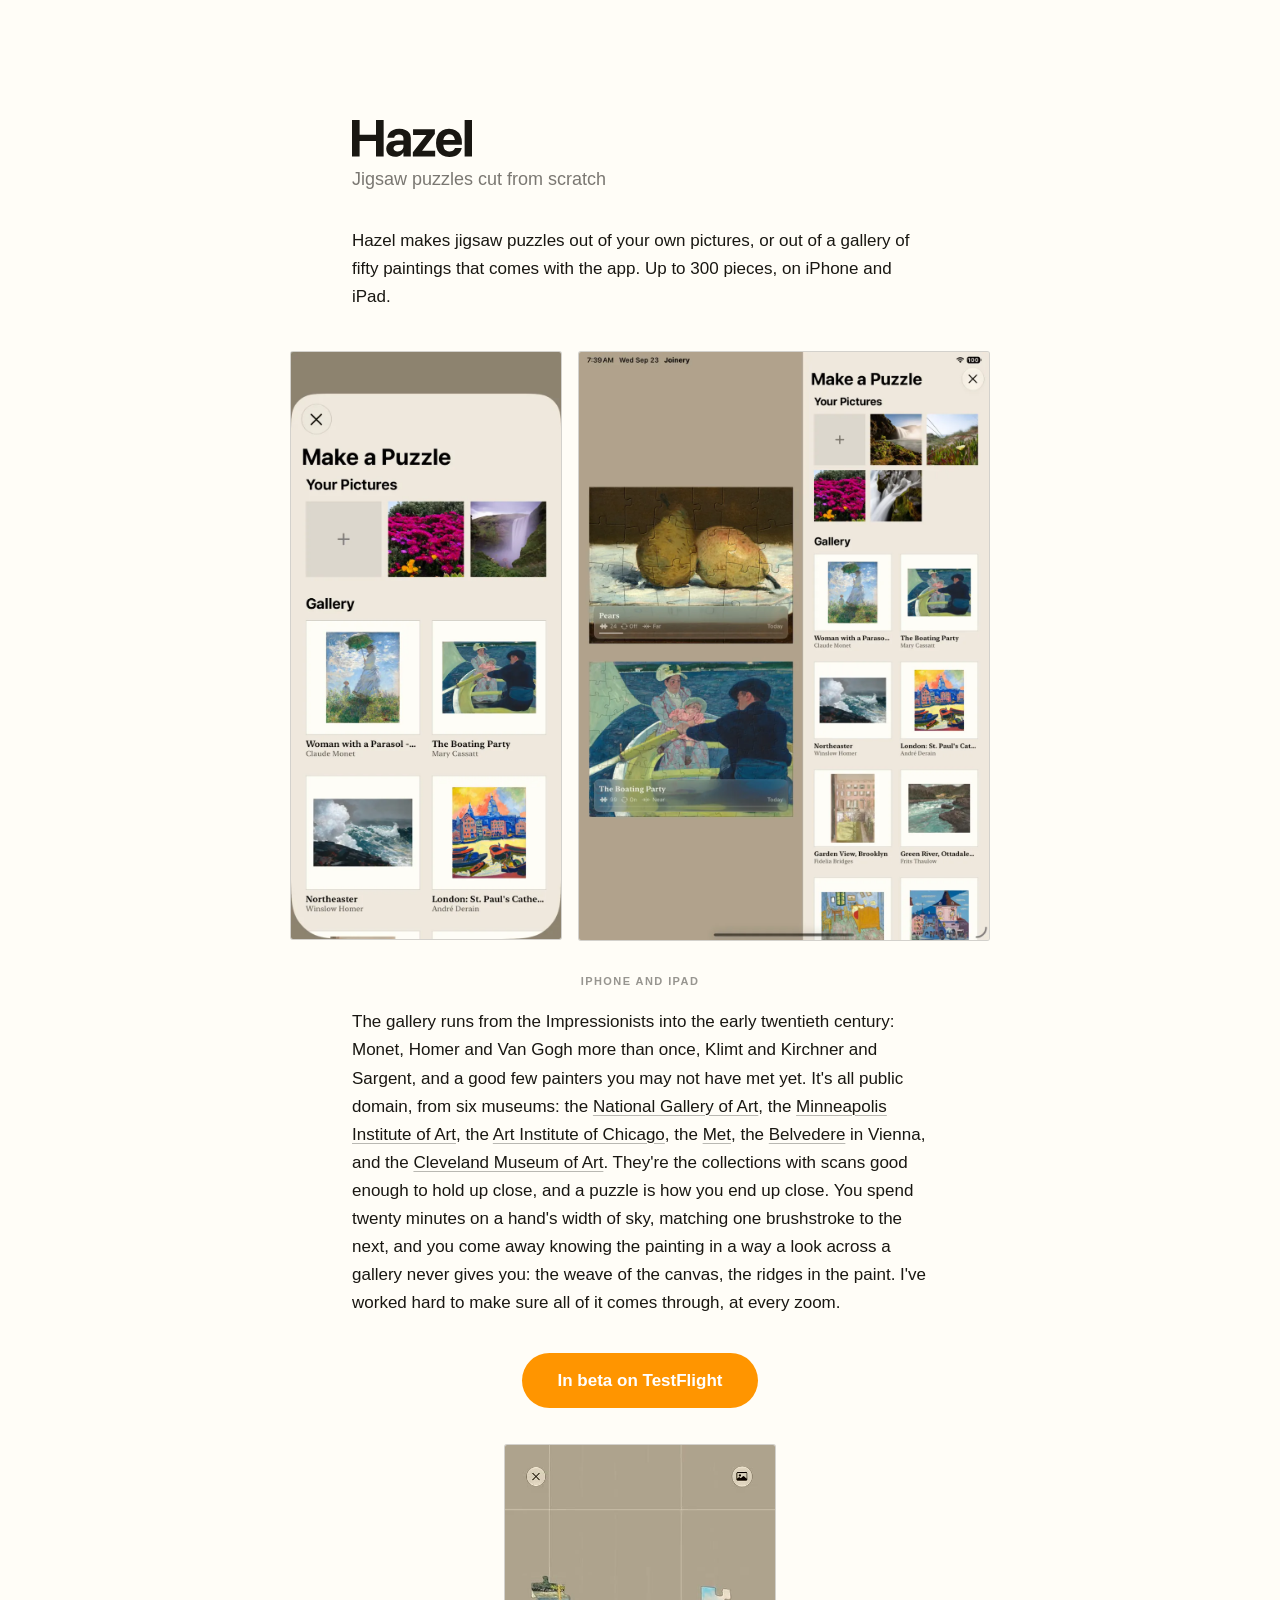
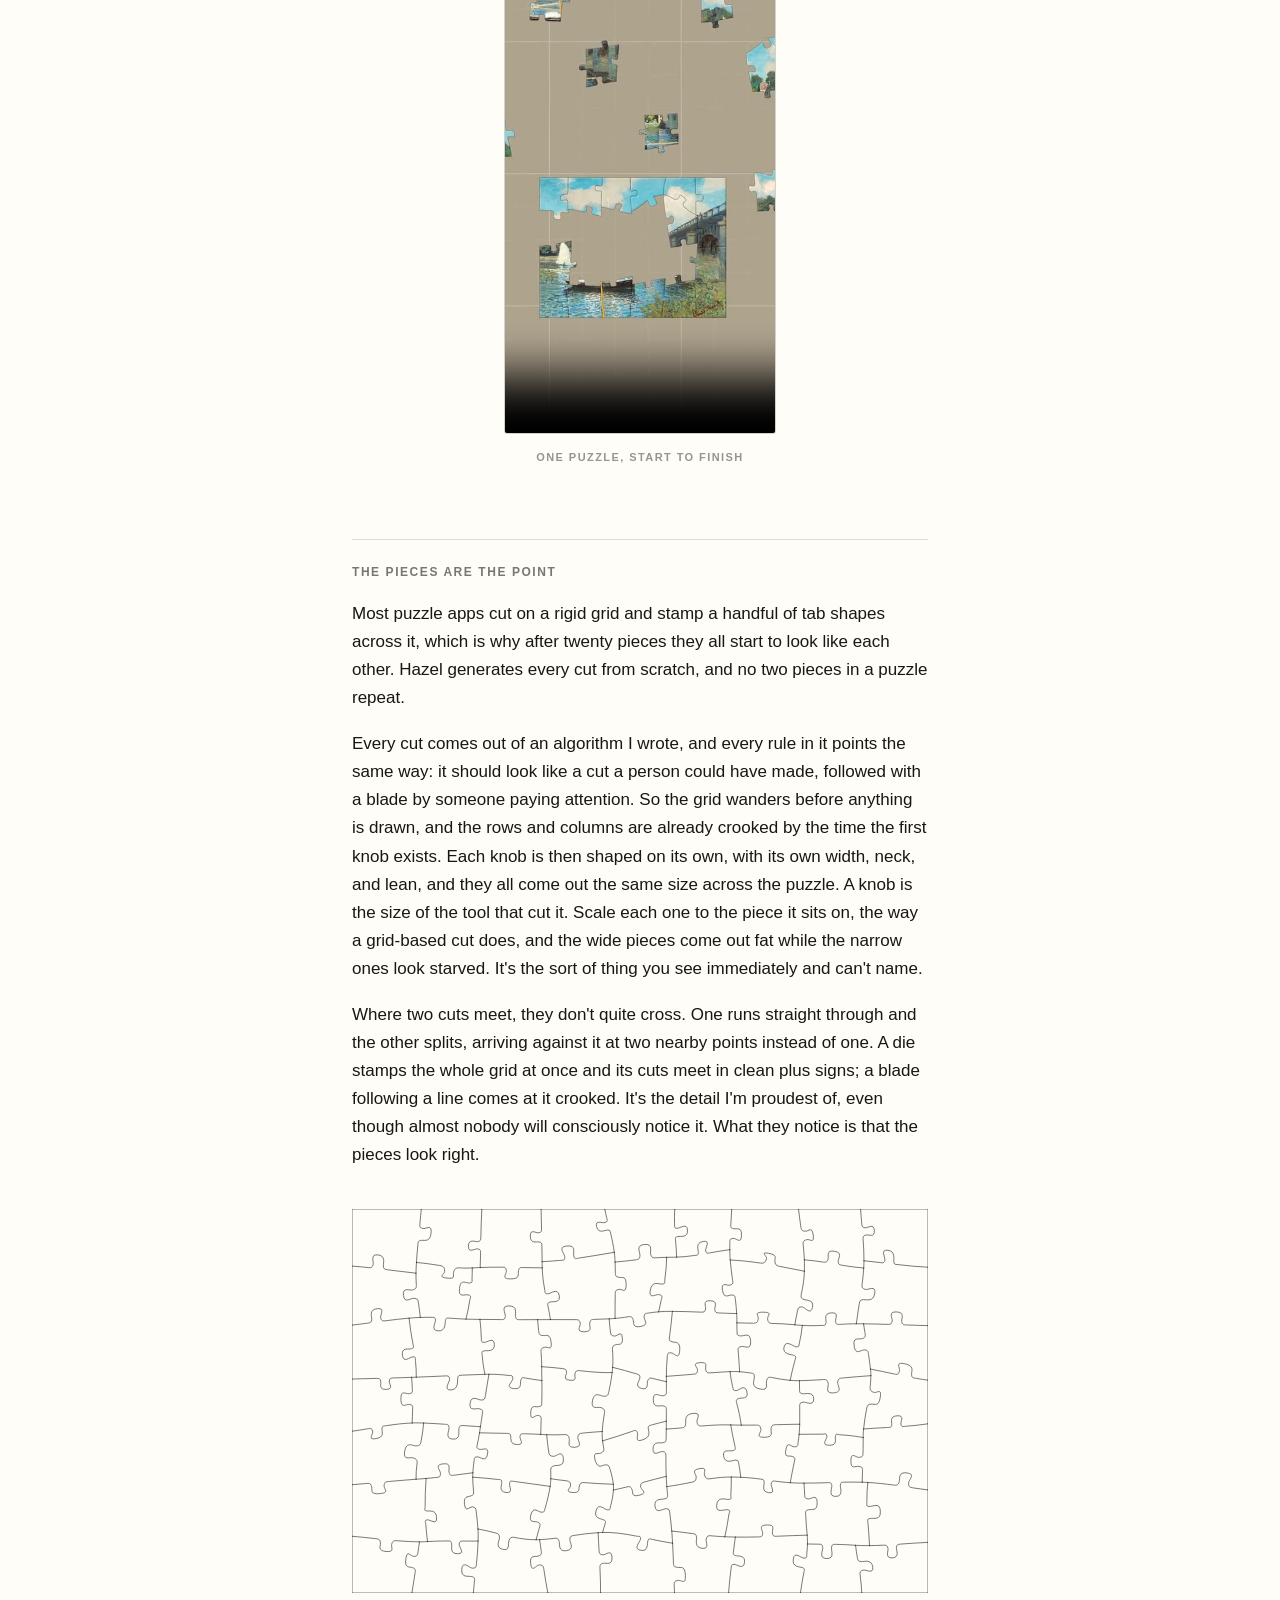
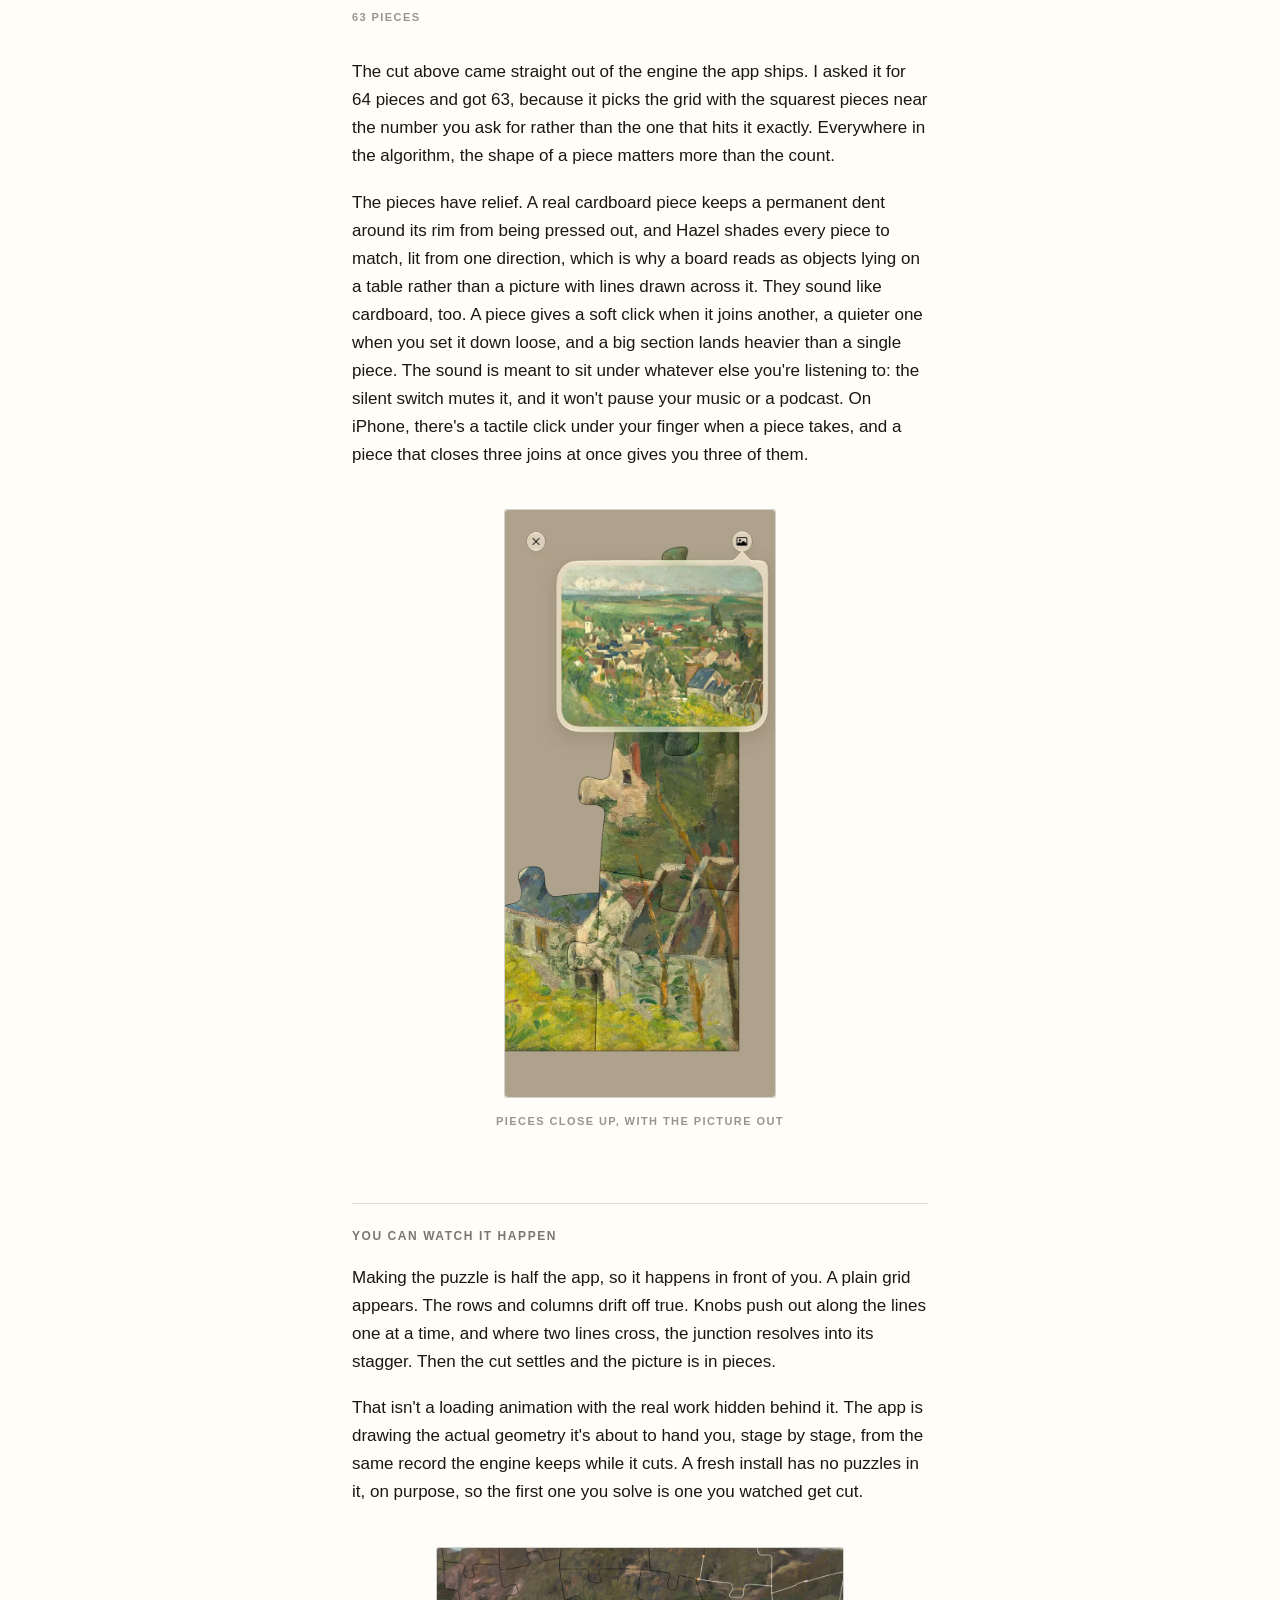
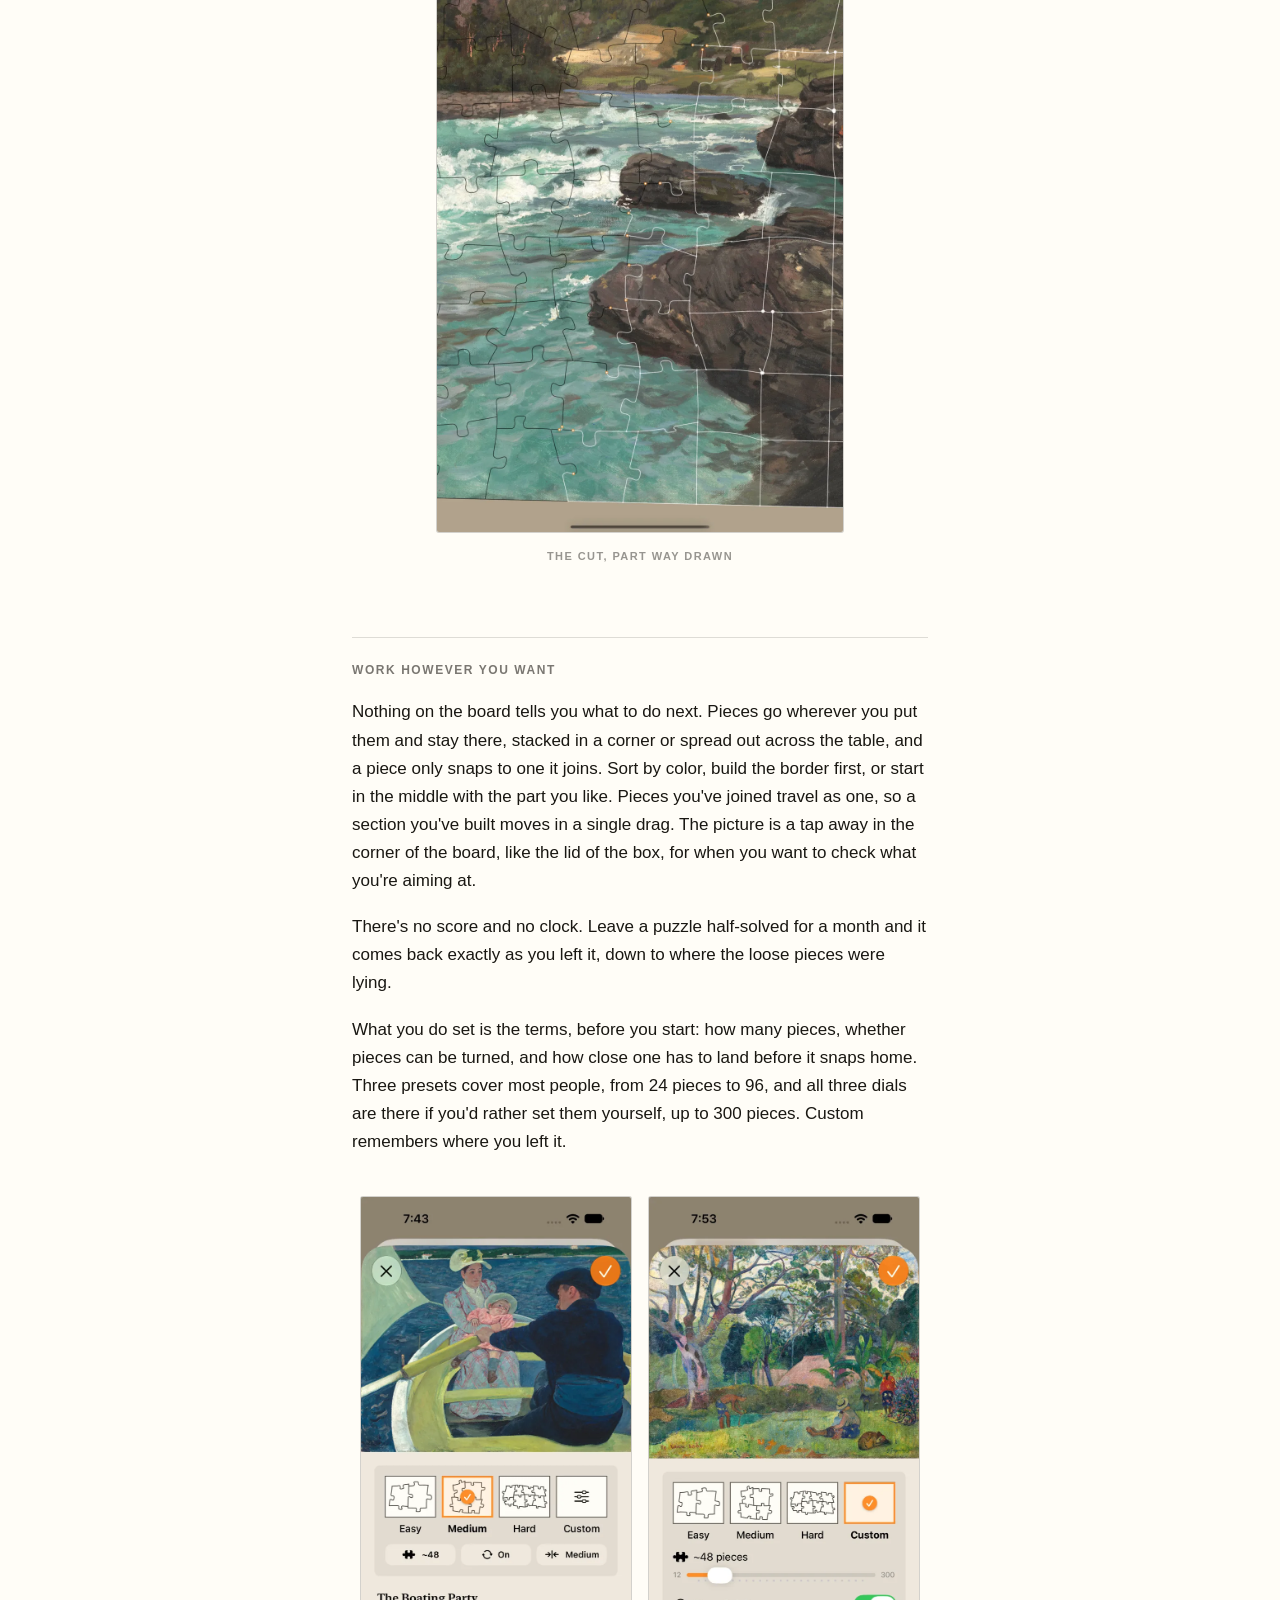
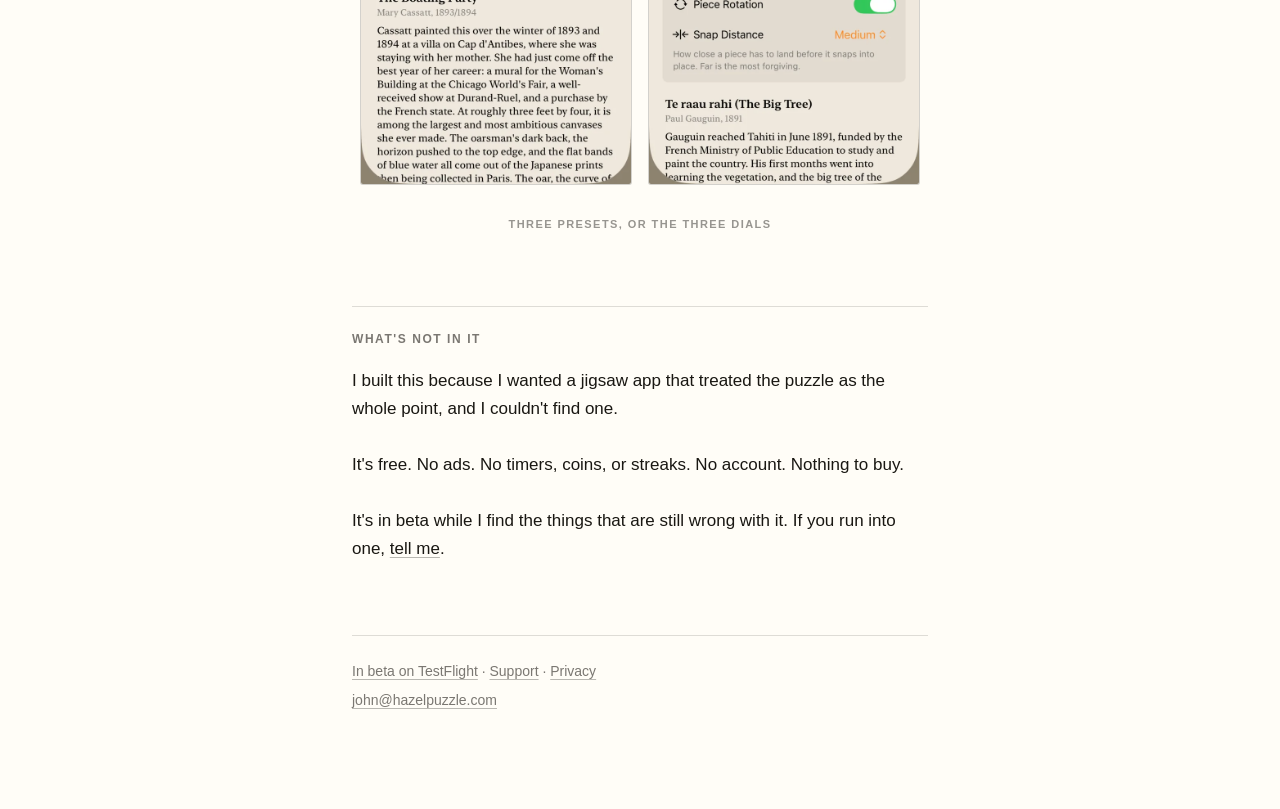
==== commit ba4c51a5: "Drop the moosed.me links; the site stands on its own The support page's footer links home in their p" ====
--- a/index.html
+++ b/index.html
@@ -139,7 +139,7 @@
   <footer>
     <!-- TestFlight link, 2 of 2. Change with the one above, identically. -->
     <p><a href="https://testflight.apple.com/join/JMXJzpcT">In beta on TestFlight</a> · <a href="support/">Support</a> · <a href="privacy/">Privacy</a></p>
-    <p><a href="mailto:john@hazelpuzzle.com">john@hazelpuzzle.com</a> · <a href="https://moosed.me/">moosed.me</a></p>
+    <p><a href="mailto:john@hazelpuzzle.com">john@hazelpuzzle.com</a></p>
   </footer>
 
 </main>
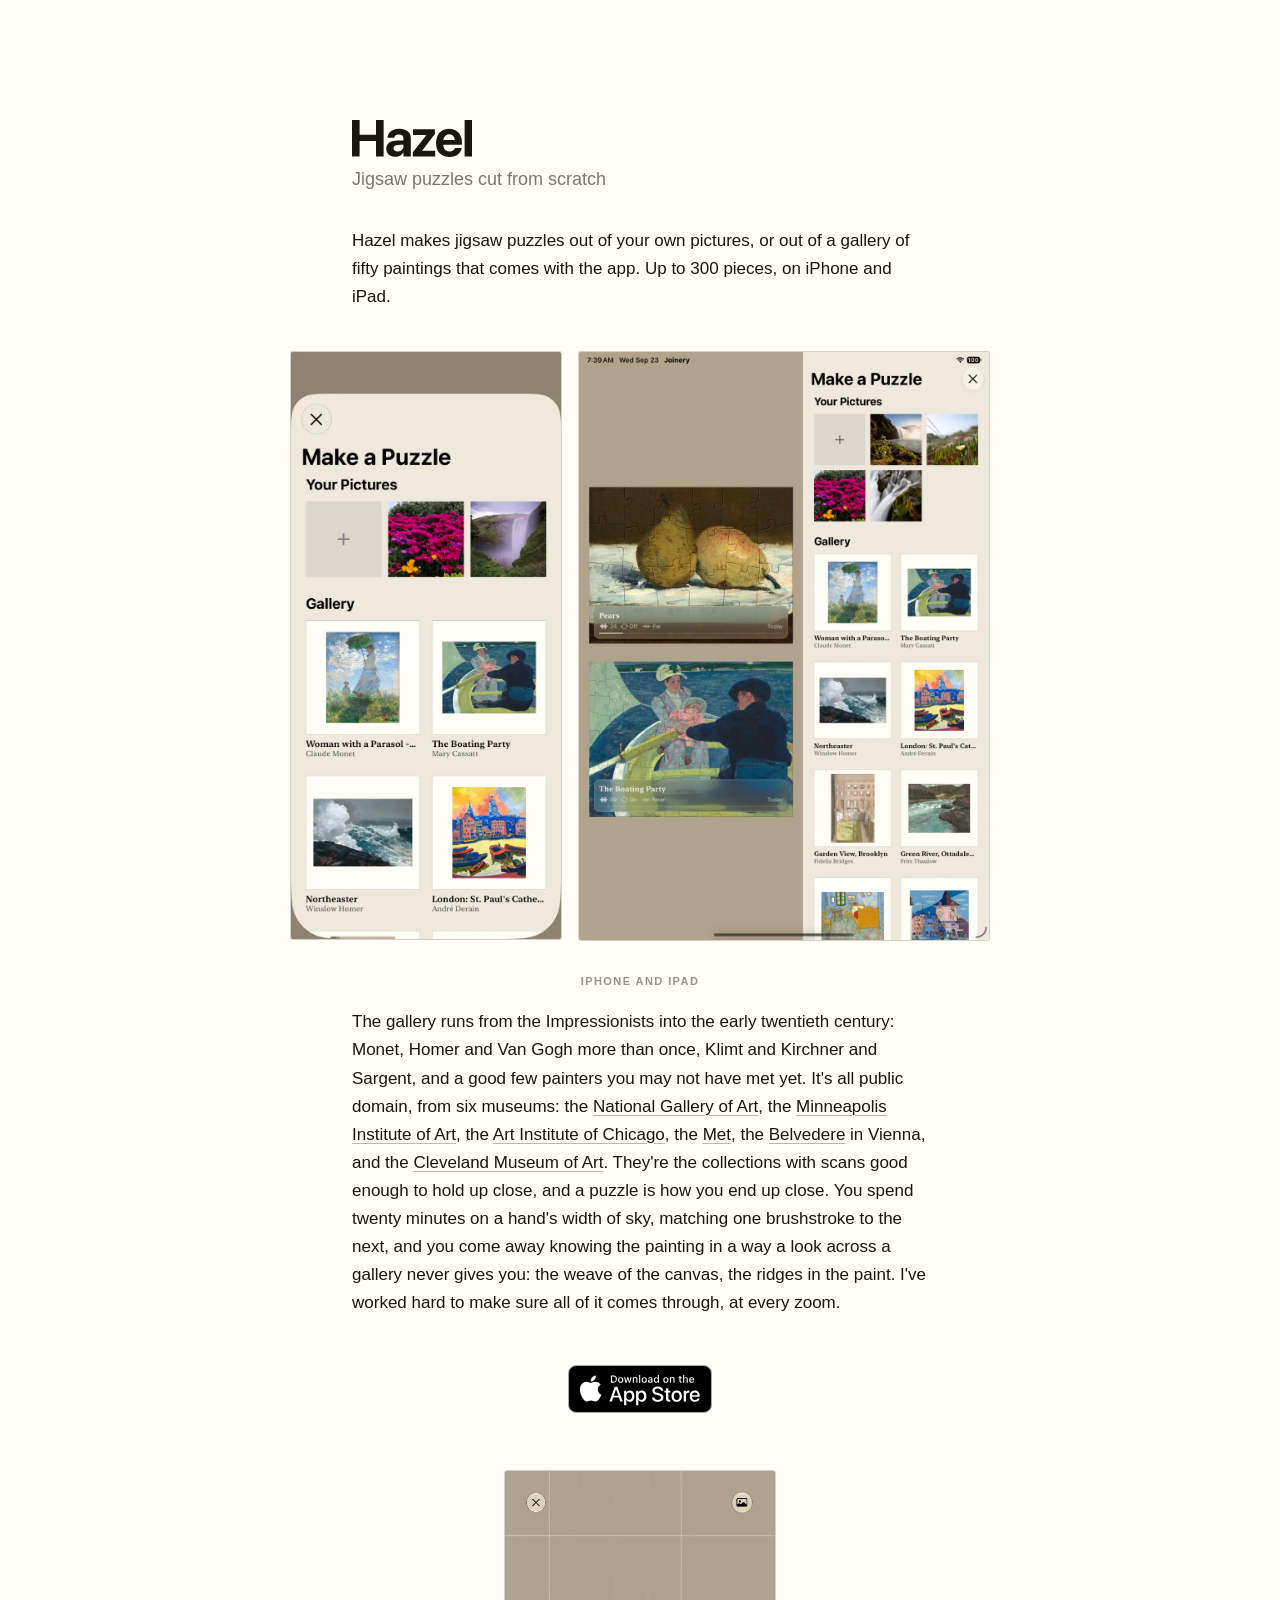
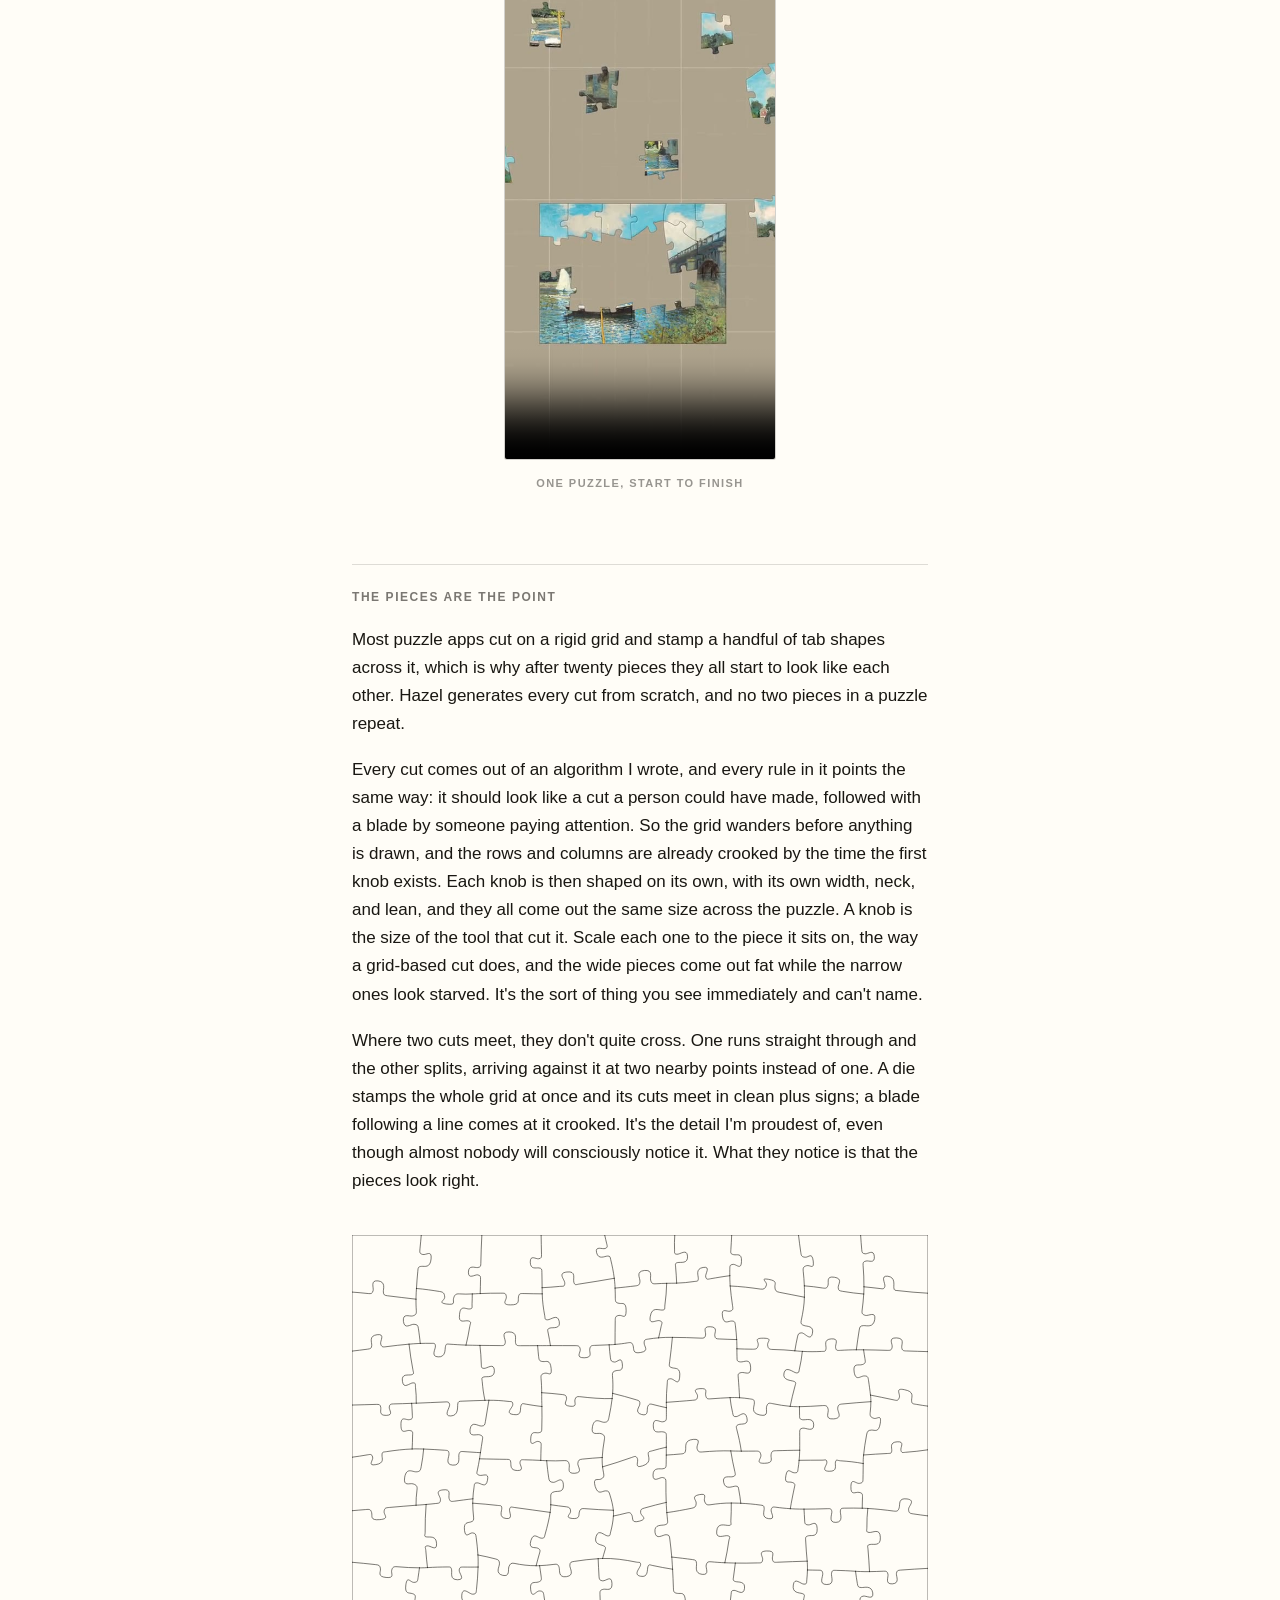
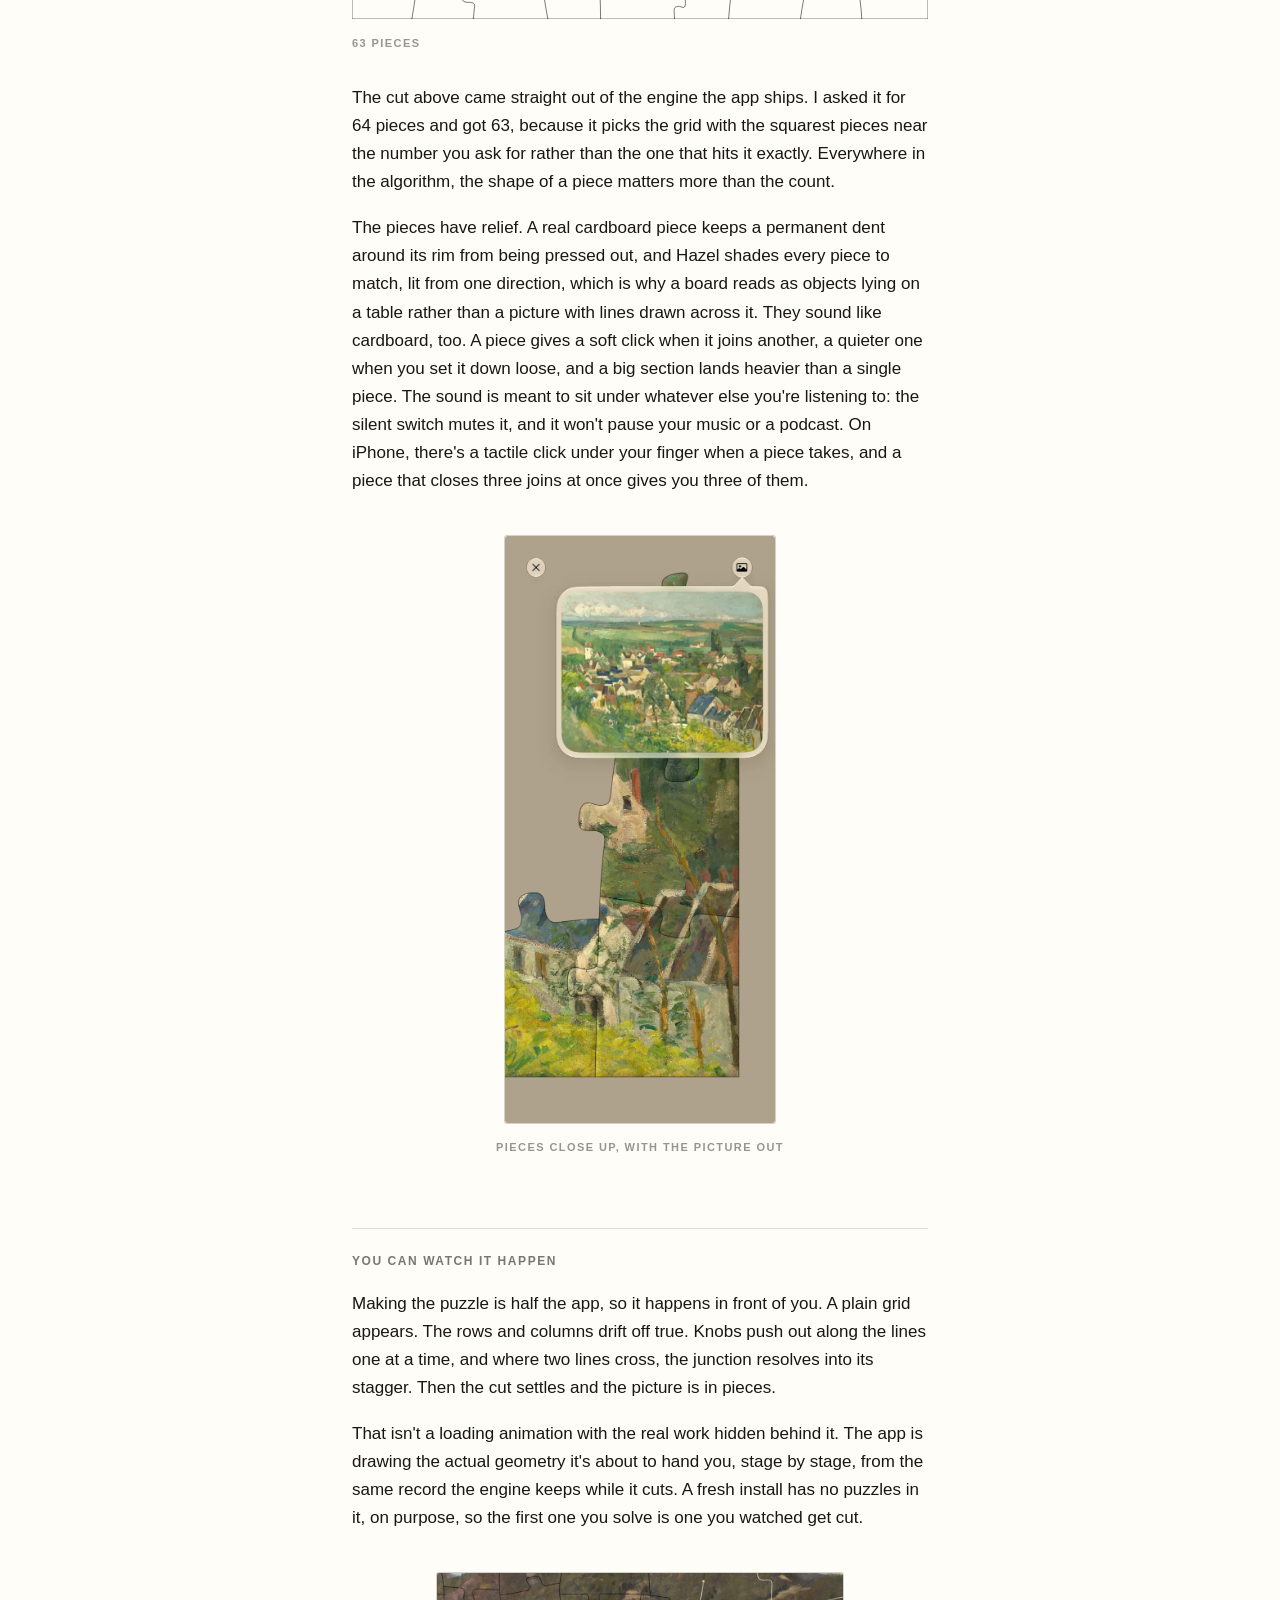
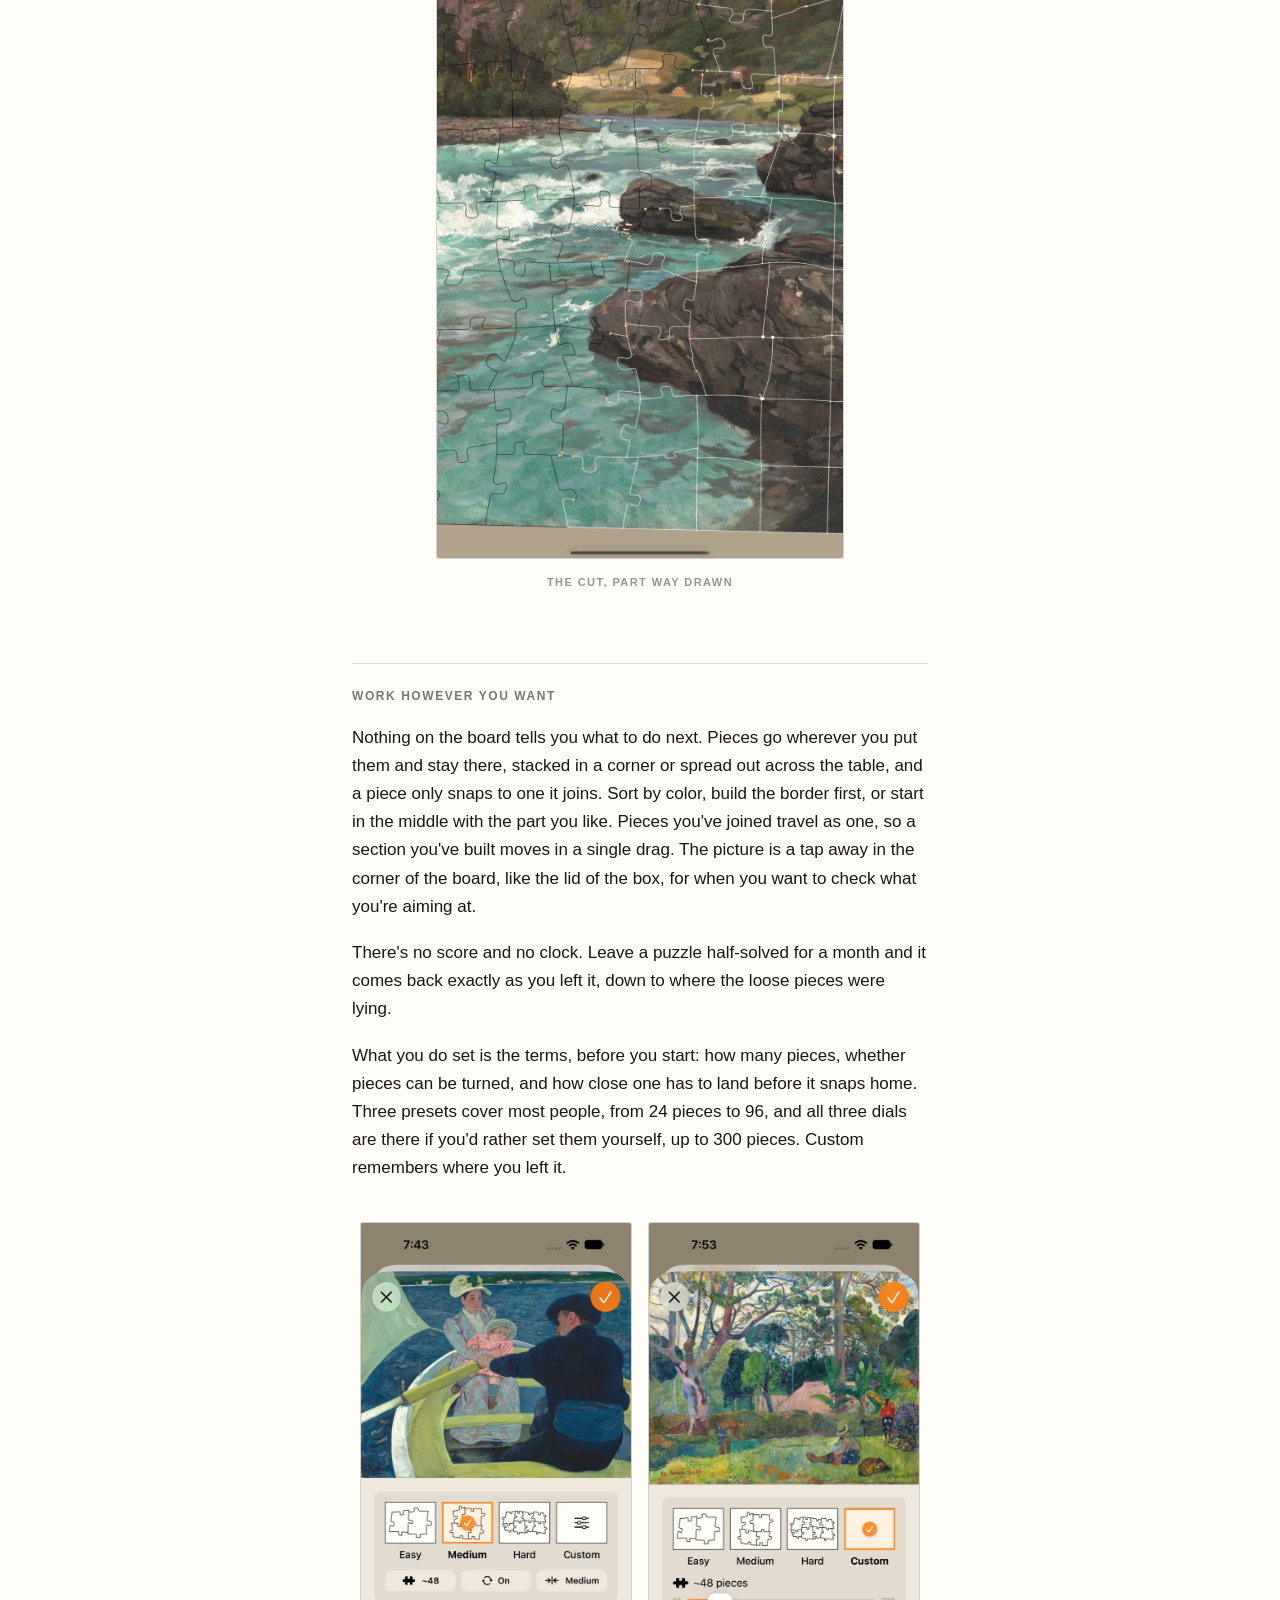
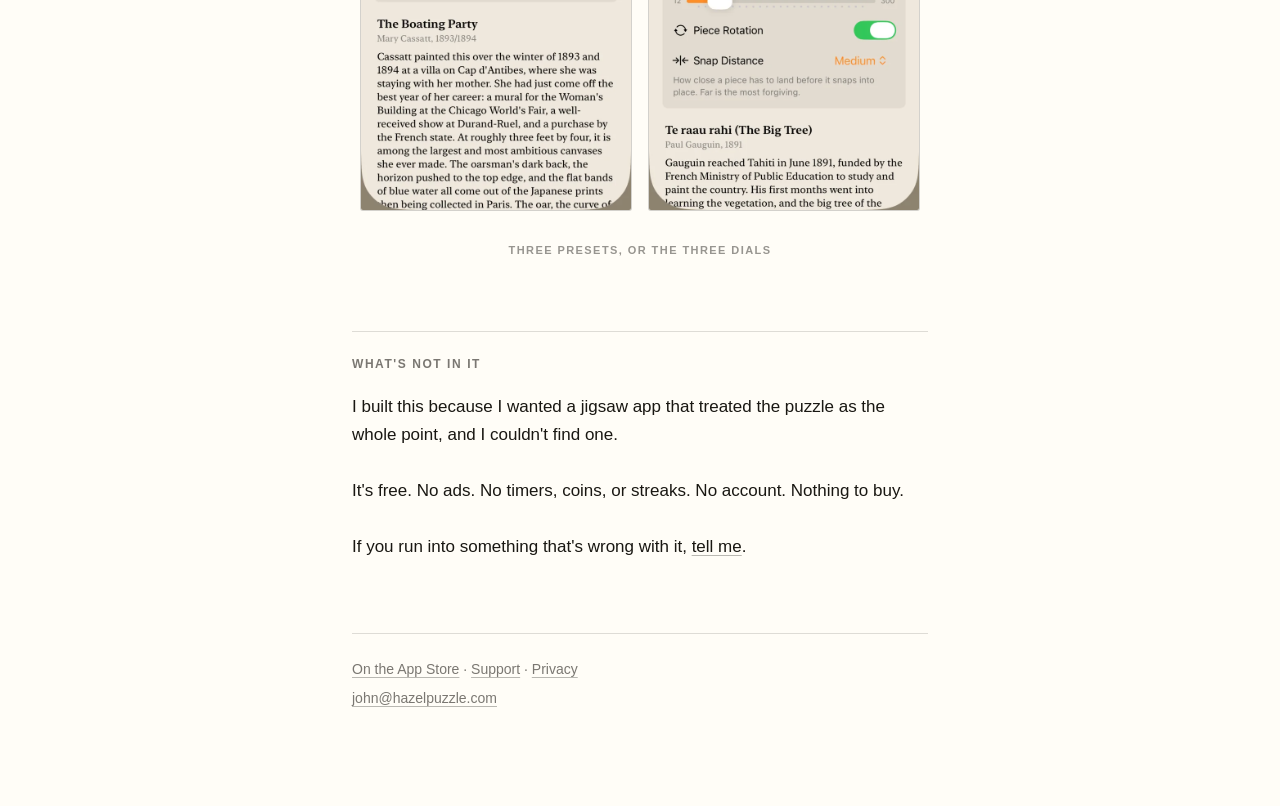
==== commit 9842b918: "Prepare the site for the App Store release Replace the TestFlight button with Apple's Download on th" ====
--- a/index.html
+++ b/index.html
@@ -17,6 +17,7 @@
 <link rel="icon" href="assets/icon.svg" type="image/svg+xml">
 <link rel="icon" href="assets/favicon.png" sizes="32x32">
 <link rel="apple-touch-icon" href="assets/apple-touch-icon.png">
+<meta name="apple-itunes-app" content="app-id=6802787791">
 <link rel="stylesheet" href="assets/site.css">
 </head>
 <body>
@@ -44,11 +45,13 @@
 
   <p>The gallery runs from the Impressionists into the early twentieth century: Monet, Homer and Van Gogh more than once, Klimt and Kirchner and Sargent, and a good few painters you may not have met yet. It's all public domain, from six museums: the <a href="https://www.nga.gov/artworks/free-images-and-open-access">National Gallery of Art</a>, the <a href="https://collections.artsmia.org/">Minneapolis Institute of Art</a>, the <a href="https://www.artic.edu/open-access">Art Institute of Chicago</a>, the <a href="https://www.metmuseum.org/hubs/open-access">Met</a>, the <a href="https://www.belvedere.at/en">Belvedere</a> in Vienna, and the <a href="https://www.clevelandart.org/open-access">Cleveland Museum of Art</a>. They're the collections with scans good enough to hold up close, and a puzzle is how you end up close. You spend twenty minutes on a hand's width of sky, matching one brushstroke to the next, and you come away knowing the painting in a way a look across a gallery never gives you: the weave of the canvas, the ridges in the paint. I've worked hard to make sure all of it comes through, at every zoom.</p>
 
-  <!-- TestFlight link, 1 of 2. At launch both become "On the App Store" and
-       point at the product page. Same href and same words in both places, on
-       purpose; only the treatment differs, because this one is the page's one
-       action and the footer one is a way back to it. -->
-  <p class="action"><a class="button" href="https://testflight.apple.com/join/JMXJzpcT">In beta on TestFlight</a></p>
+  <!-- App Store link, 1 of 2. Apple's own badge, unmodified, black on light
+       and white on dark. The footer one is the same href as a plain link, a
+       way back to this rather than a second ask. -->
+  <p class="action"><a class="badge" href="https://apps.apple.com/us/app/hazel-jigsaw-puzzles/id6802787791"><picture>
+    <source srcset="assets/app-store-white.svg" media="(prefers-color-scheme: dark)">
+    <img src="assets/app-store-black.svg" width="144" height="48" alt="Download on the App Store">
+  </picture></a></p>
 
   <!-- The whole thing, start to finish: picking a painting, watching the cut,
        and solving it, with the app's sound. Nothing preloads until it's asked
@@ -133,12 +136,12 @@
 
     <p class="spec">It's free. No ads. No timers, coins, or streaks. No account. Nothing to buy.</p>
 
-    <p>It's in beta while I find the things that are still wrong with it. If you run into one, <a href="support/">tell me</a>.</p>
+    <p>If you run into something that's wrong with it, <a href="support/">tell me</a>.</p>
   </section>
 
   <footer>
-    <!-- TestFlight link, 2 of 2. Change with the one above, identically. -->
-    <p><a href="https://testflight.apple.com/join/JMXJzpcT">In beta on TestFlight</a> · <a href="support/">Support</a> · <a href="privacy/">Privacy</a></p>
+    <!-- App Store link, 2 of 2. Same href as the badge above. -->
+    <p><a href="https://apps.apple.com/us/app/hazel-jigsaw-puzzles/id6802787791">On the App Store</a> · <a href="support/">Support</a> · <a href="privacy/">Privacy</a></p>
     <p><a href="mailto:john@hazelpuzzle.com">john@hazelpuzzle.com</a></p>
   </footer>
 
--- a/assets/site.css
+++ b/assets/site.css
@@ -201,31 +201,32 @@
   border-radius: 1px;
 }
 
-/* The one place the accent does any work: the single action on the page. It is
- * the app's own Create button — accent fill, white label, full capsule — which
- * is the control this link is asking you to go and press. The footer keeps the
- * same words as a plain link; there is one button on the page, or it stops
- * being the action. */
+/* The single action on the page: Apple's App Store badge, used as supplied —
+ * no recolouring, no resizing below 40px tall, and a quarter of its height in
+ * clear space all round (the margin and padding here more than cover it). The
+ * footer keeps the same href as a plain link; there is one badge on the page,
+ * or it stops being the action. */
 .action {
   margin-top: 2.25rem;
   text-align: center;
 }
 
-.button {
+.badge {
   display: inline-block;
-  padding: 0.85rem 2.25rem;
-  background: var(--accent);
-  color: #fff;
-  font-weight: 600;
-  text-decoration: none;
-  border-radius: 999px;
-}
-
-.button:hover { background: var(--accent-deep); }
-
-.button:focus-visible {
-  outline: 2px solid var(--ink);
-  outline-offset: 3px;
+  padding: 12px;
+  line-height: 0;
+}
+
+.badge img {
+  display: block;
+  width: auto;
+  height: 48px;
+}
+
+.badge:focus-visible {
+  outline: 2px solid var(--accent);
+  outline-offset: 0;
+  border-radius: 8px;
 }
 
 /* Figures ---------------------------------------------------------------- */
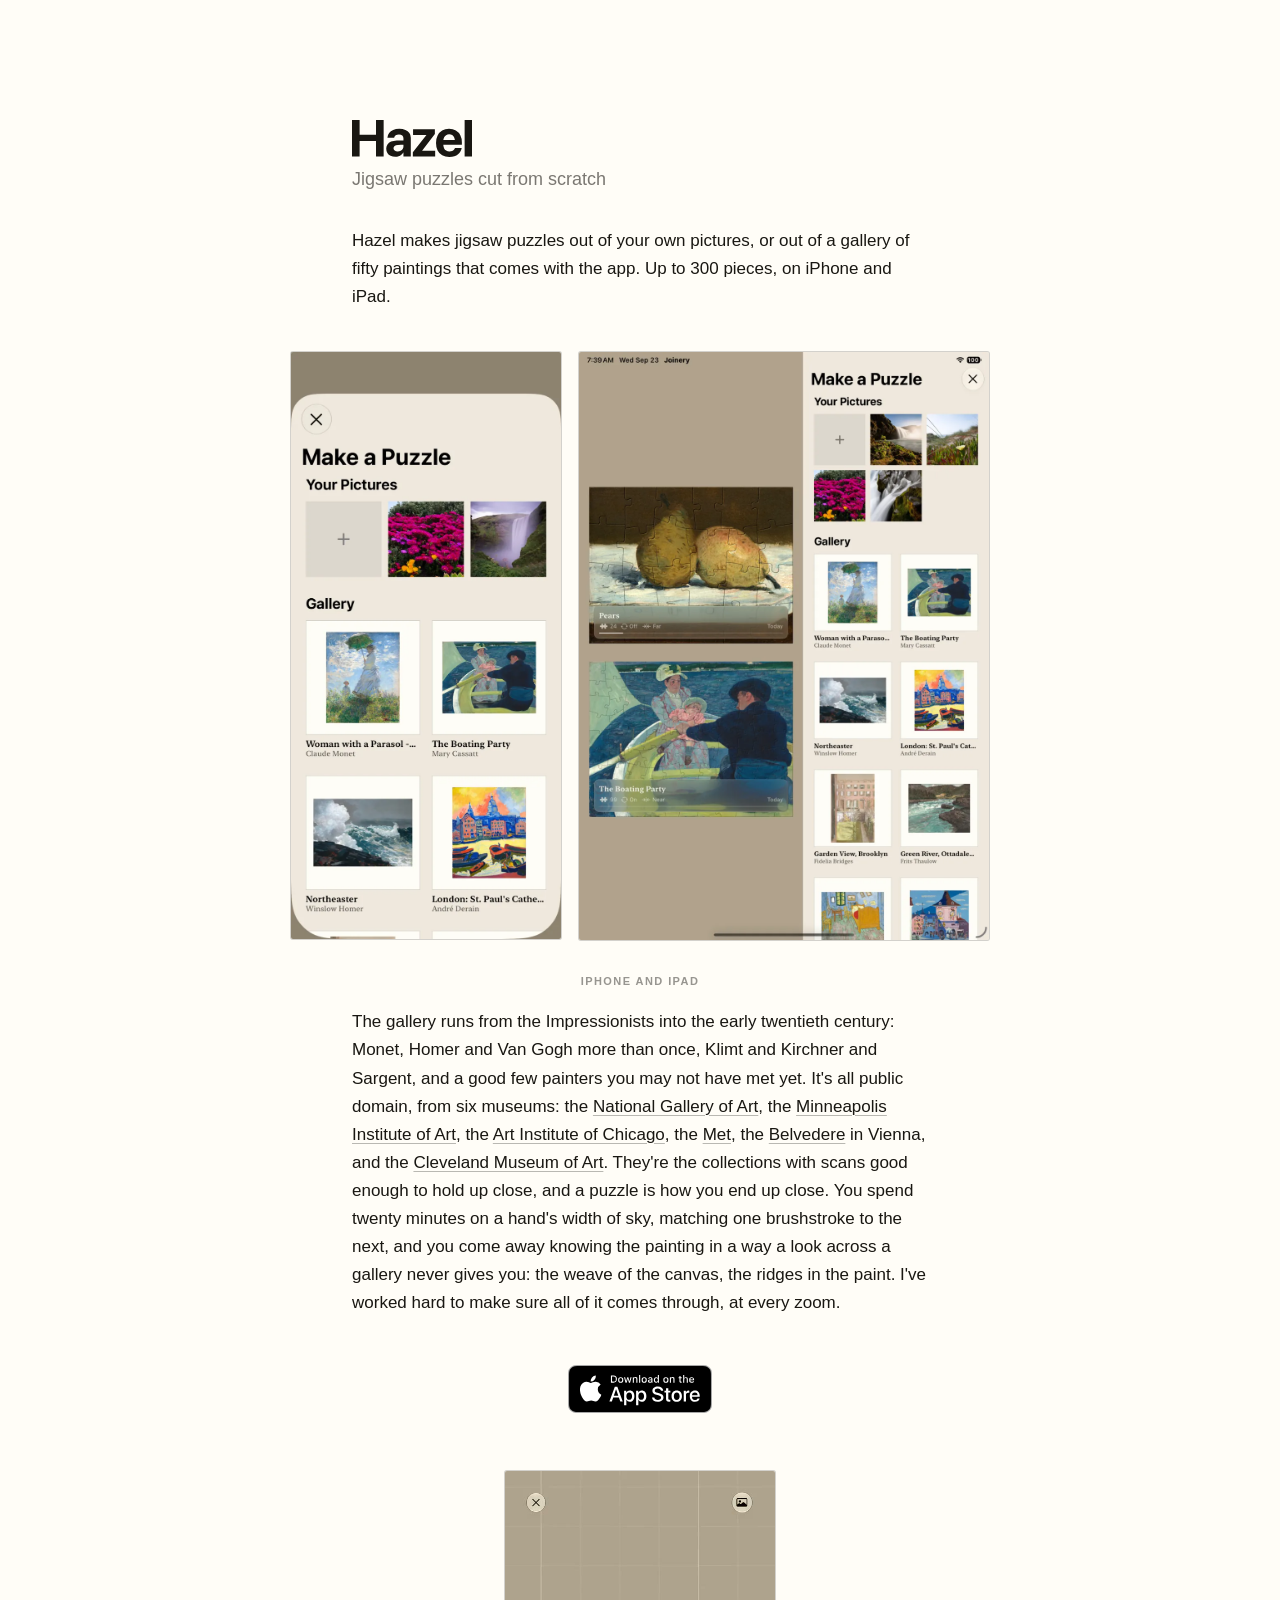
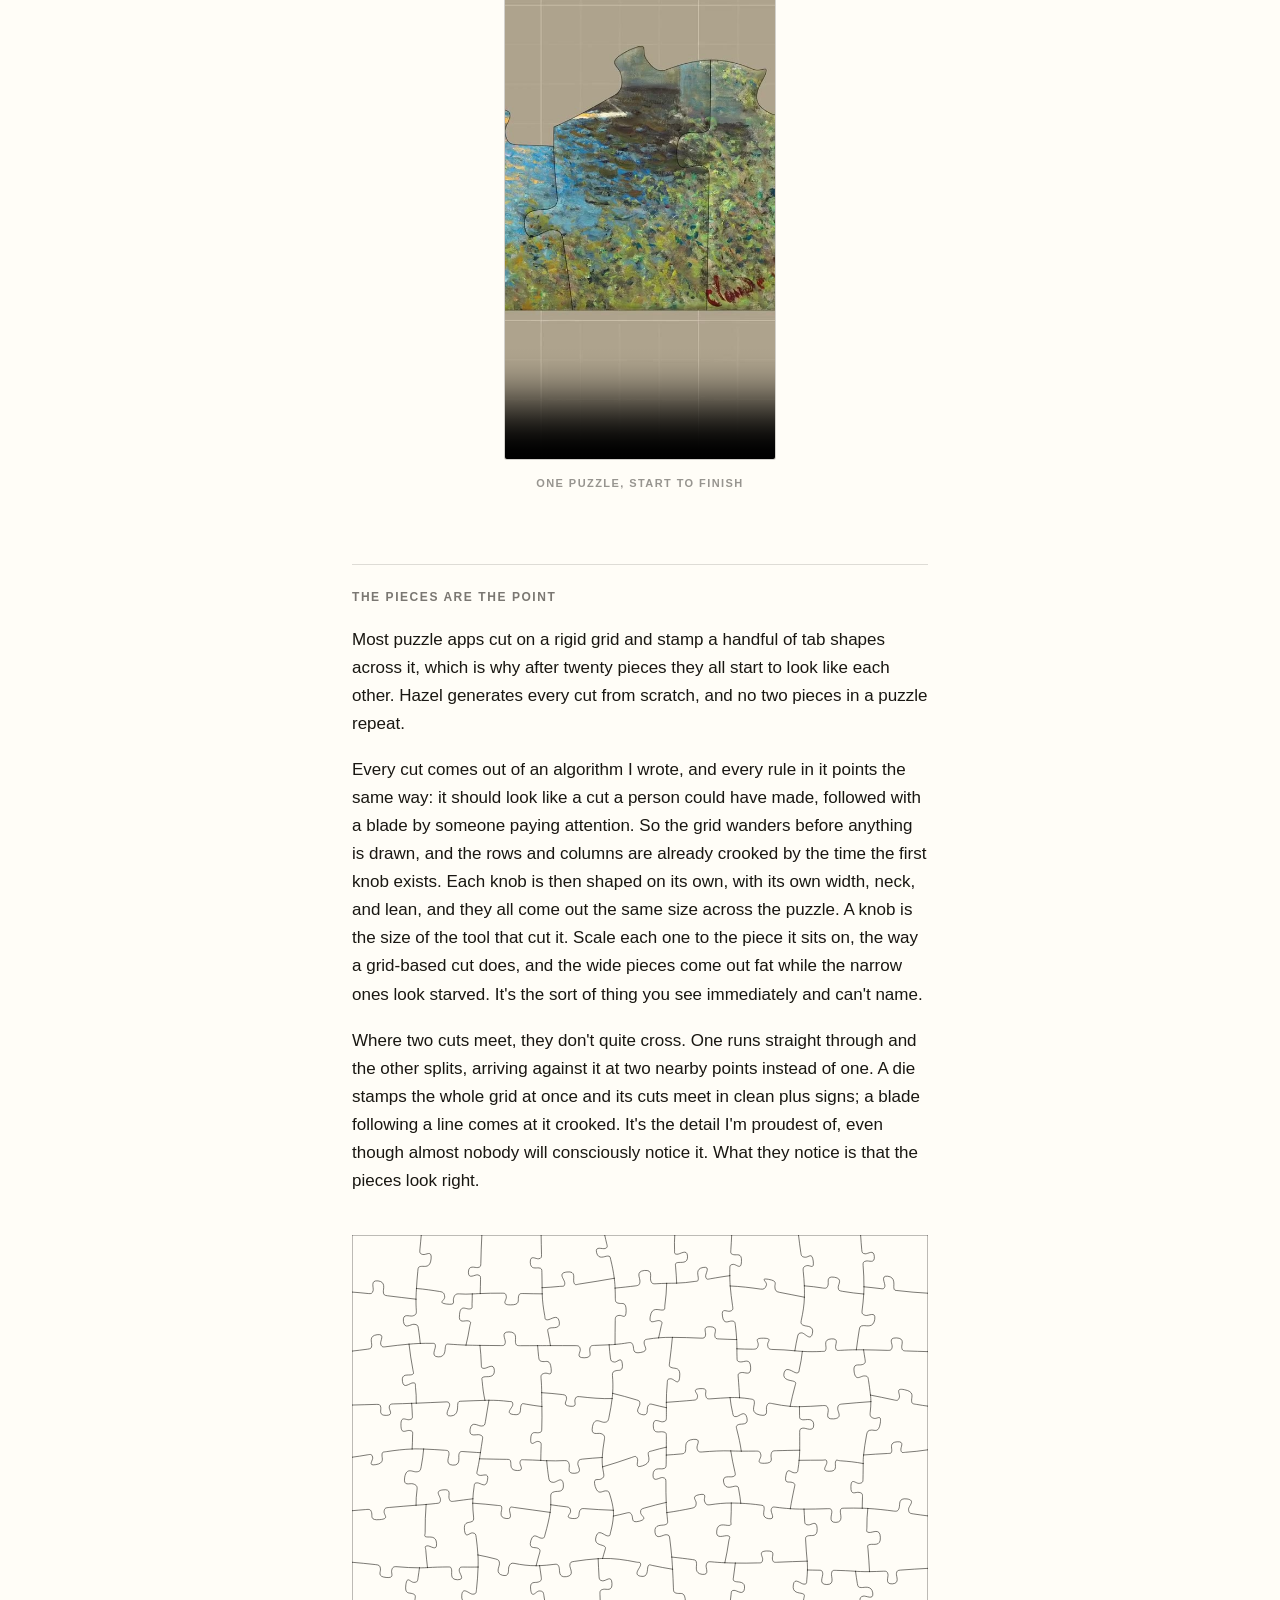
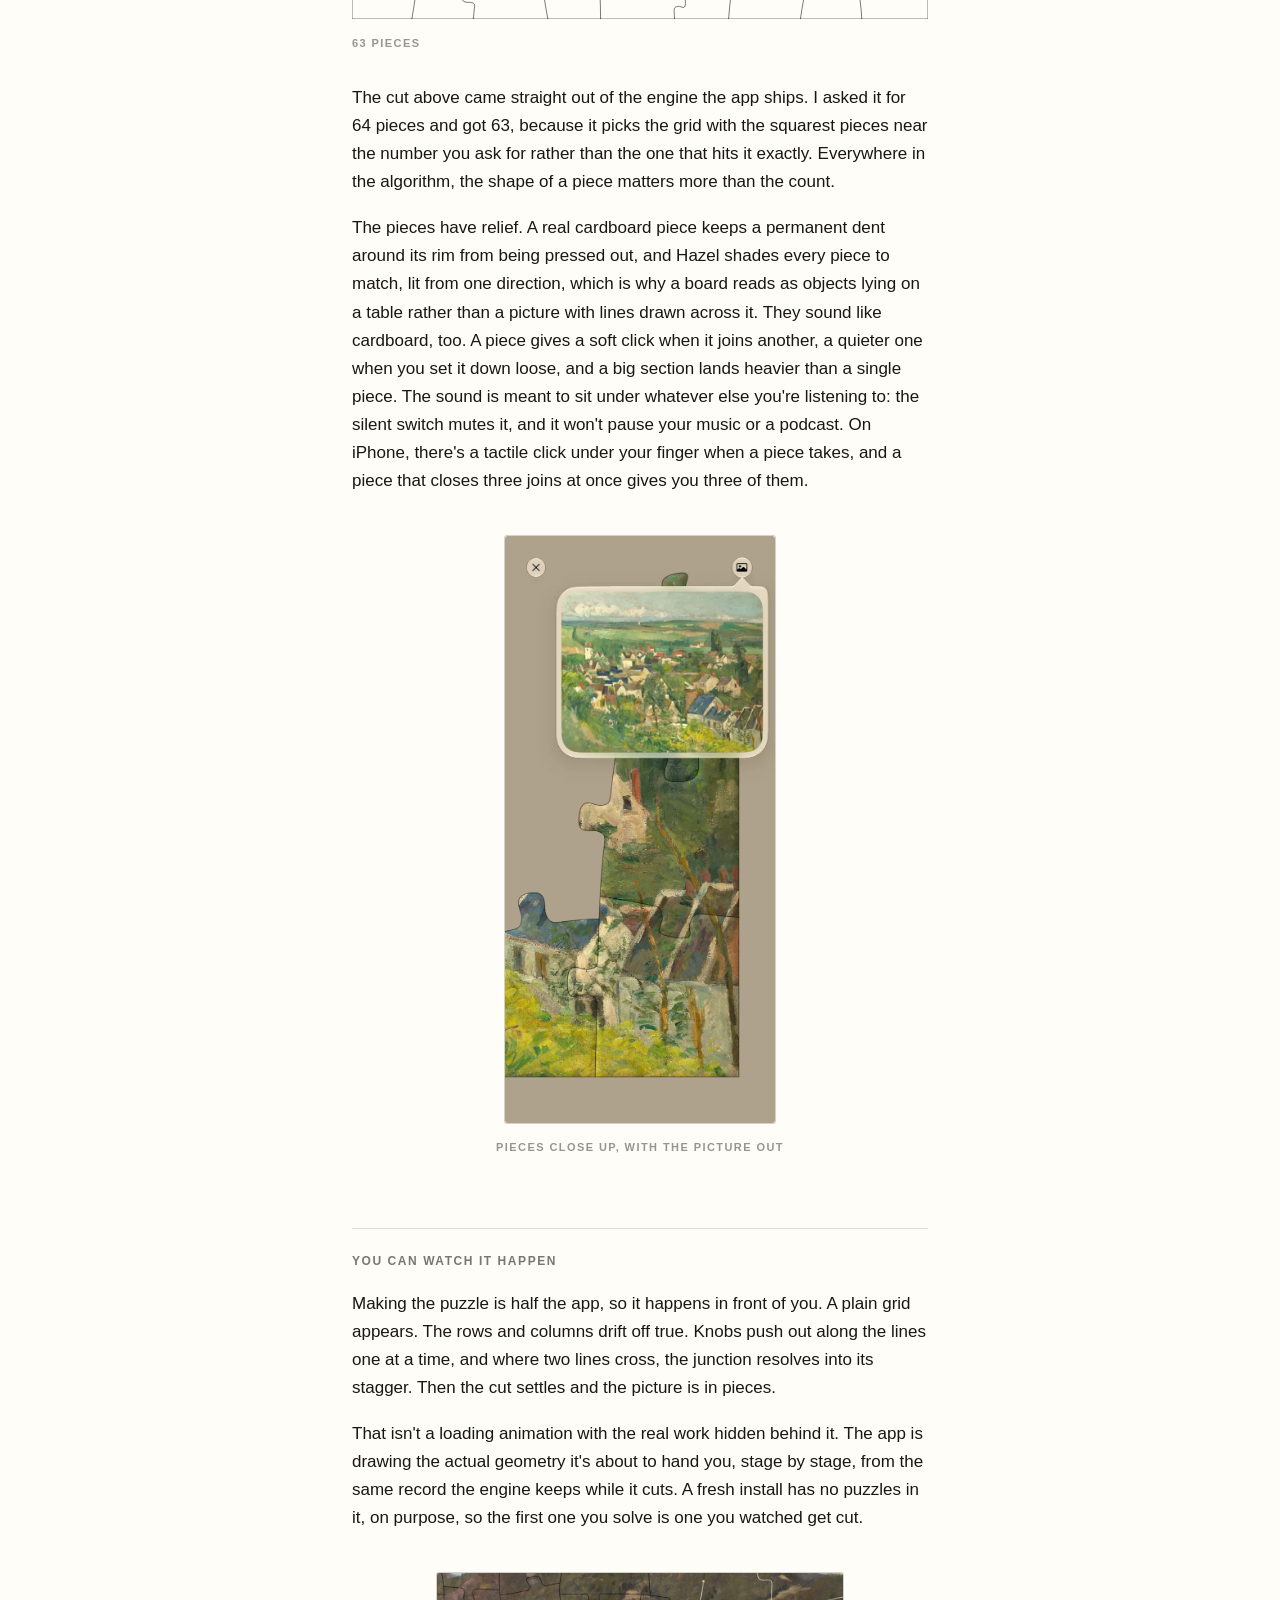
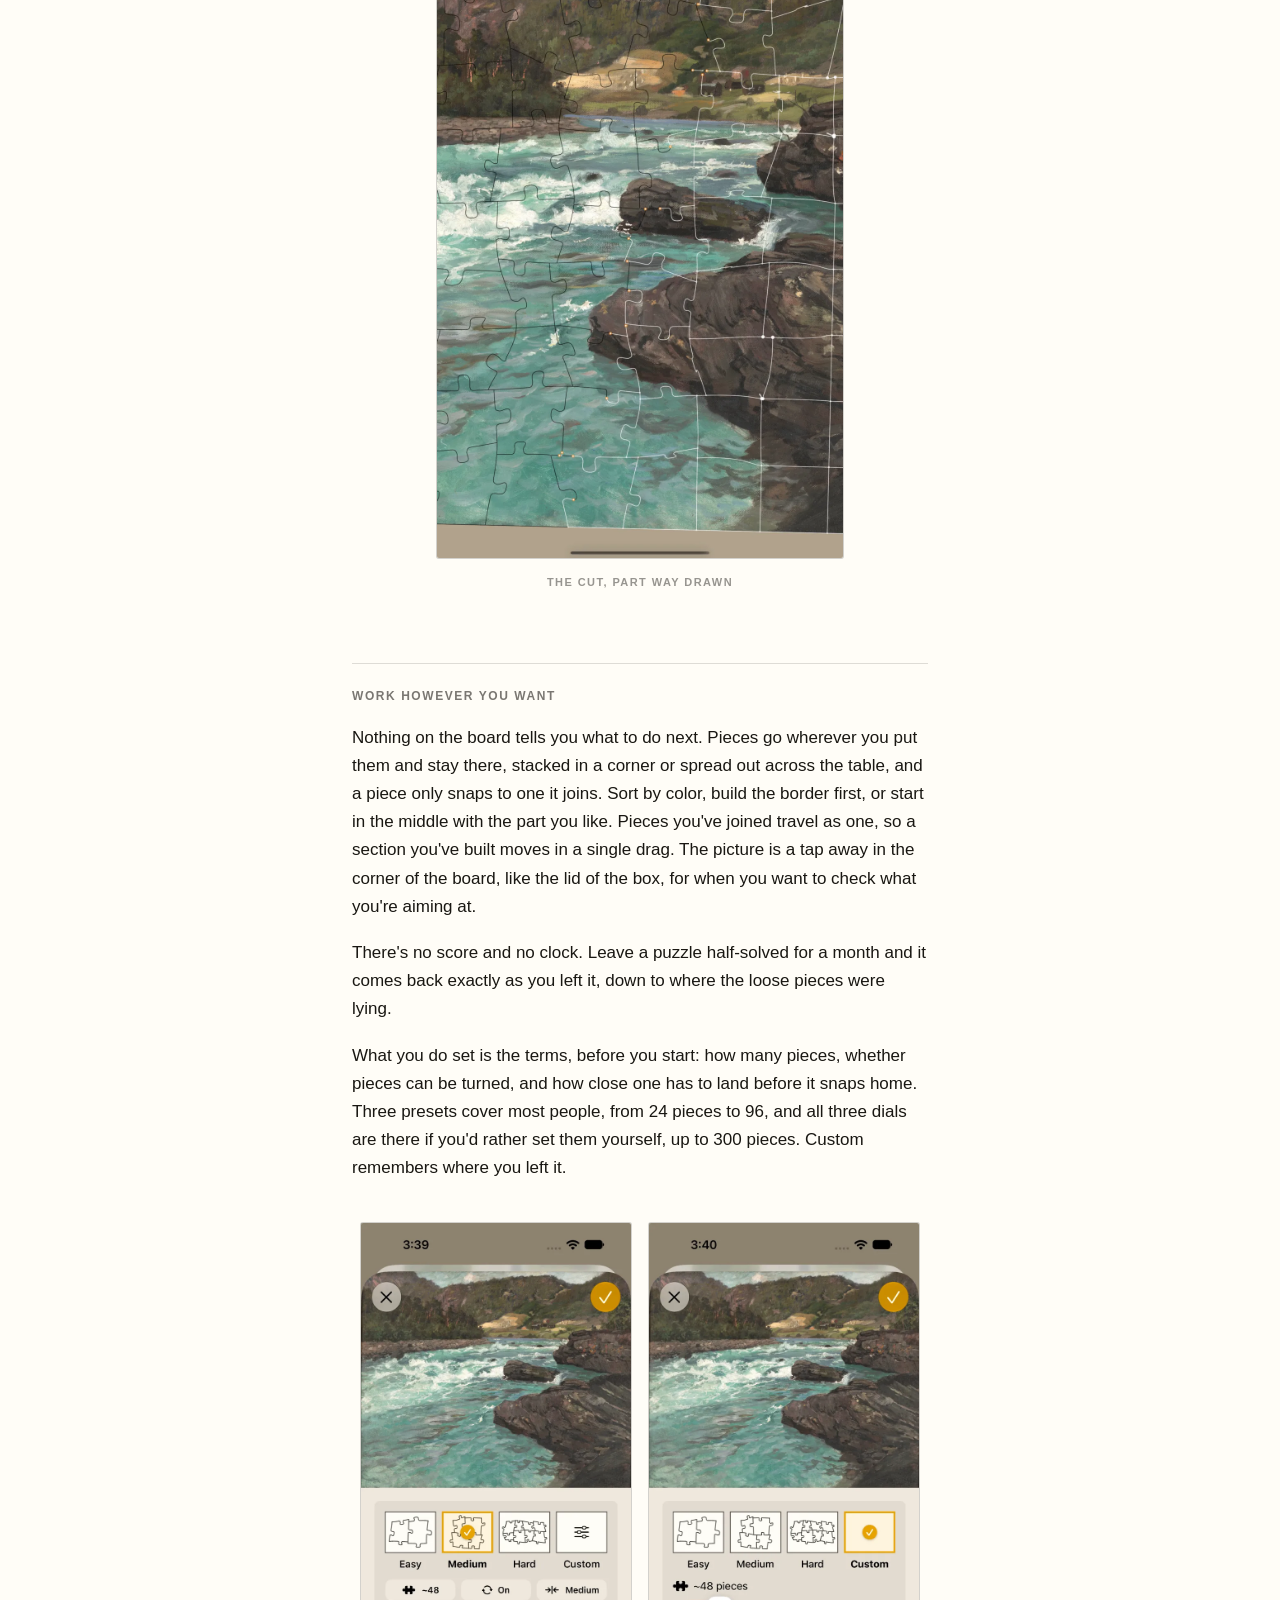
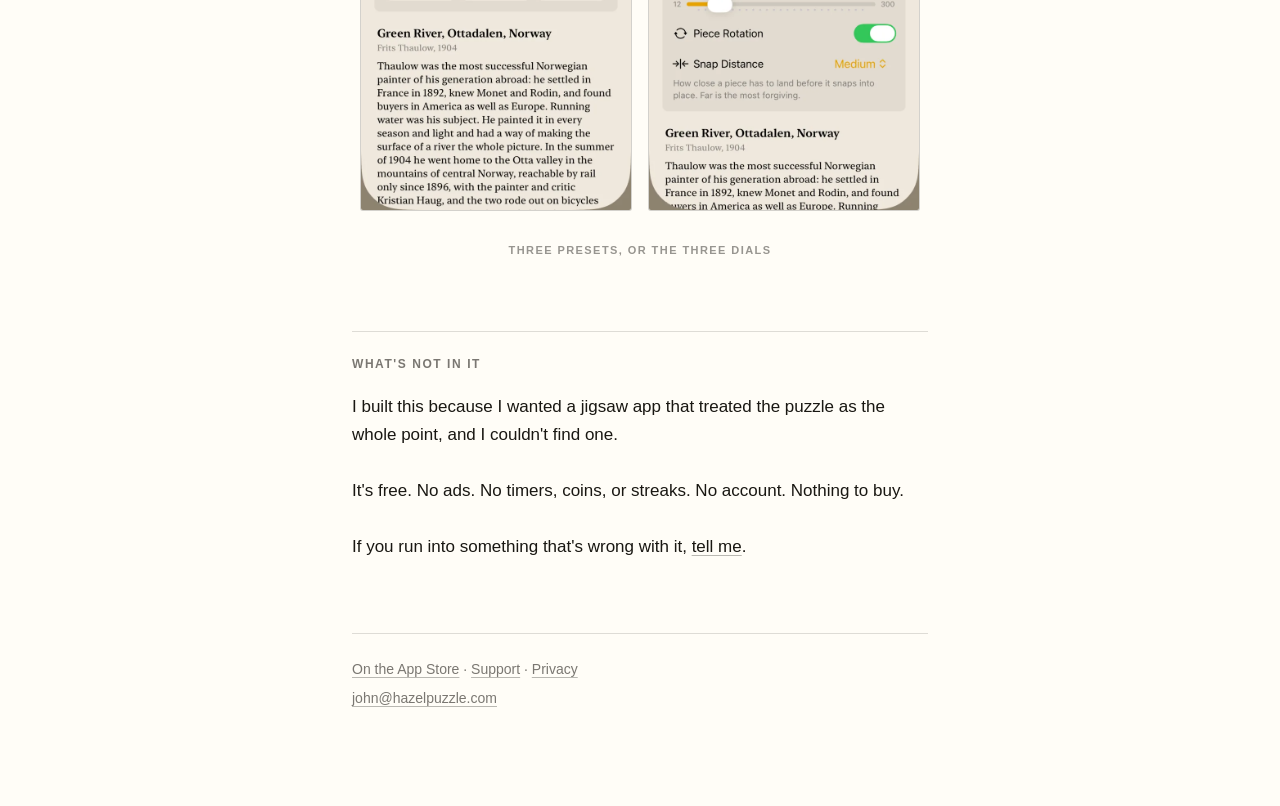
==== commit adac2a7b: "Match the app's Marigold accent and Autumn light icon; new create-sheet shots and walkthrough The ap" ====
--- a/index.html
+++ b/index.html
@@ -14,7 +14,6 @@
 <meta property="og:image:width" content="1200">
 <meta property="og:image:height" content="630">
 <meta name="twitter:card" content="summary_large_image">
-<link rel="icon" href="assets/icon.svg" type="image/svg+xml">
 <link rel="icon" href="assets/favicon.png" sizes="32x32">
 <link rel="apple-touch-icon" href="assets/apple-touch-icon.png">
 <meta name="apple-itunes-app" content="app-id=6802787791">
--- a/assets/site.css
+++ b/assets/site.css
@@ -2,8 +2,8 @@
  *
  * Every token below is lifted from the shipped app: the colors and radii
  * from docs/design/design_handoff_home_view/README.md and
- * Joinery/Home/HomeTray.swift, the accent from the app icon's own gradient
- * (which resolves to systemOrange, the asset catalog's AccentColor). Nothing
+ * Joinery/Home/HomeTray.swift, the accent from the asset catalog's
+ * AccentColor (Marigold, one value for both appearances). Nothing
  * here was picked to look good on a web page in isolation.
  *
  * No @font-face, no @import, no external anything. The privacy page says this
@@ -19,8 +19,7 @@
   --panel: #F2F0EB;          /* TrayPalette.panelPaper */
   --line: rgba(25, 23, 18, 0.62);  /* the cut, drawn */
   --underline: rgba(25, 23, 18, 0.3);
-  --accent: #FF9500;         /* systemOrange / icon gradient, light */
-  --accent-deep: #E07E00;    /* the same orange pressed, for the button's hover */
+  --accent: #E8A200;         /* AccentColor, Marigold */
 
   --measure: 36rem;
   --inset: 0rem;             /* the cut's breakout; 0 until there's room for it */
@@ -39,8 +38,6 @@
     --panel: #332E28;        /* Felt base */
     --line: rgba(244, 241, 233, 0.55);
     --underline: rgba(244, 241, 233, 0.35);
-    --accent: #FF9F0A;       /* systemOrange, dark */
-    --accent-deep: #E08800;
   }
 }
 
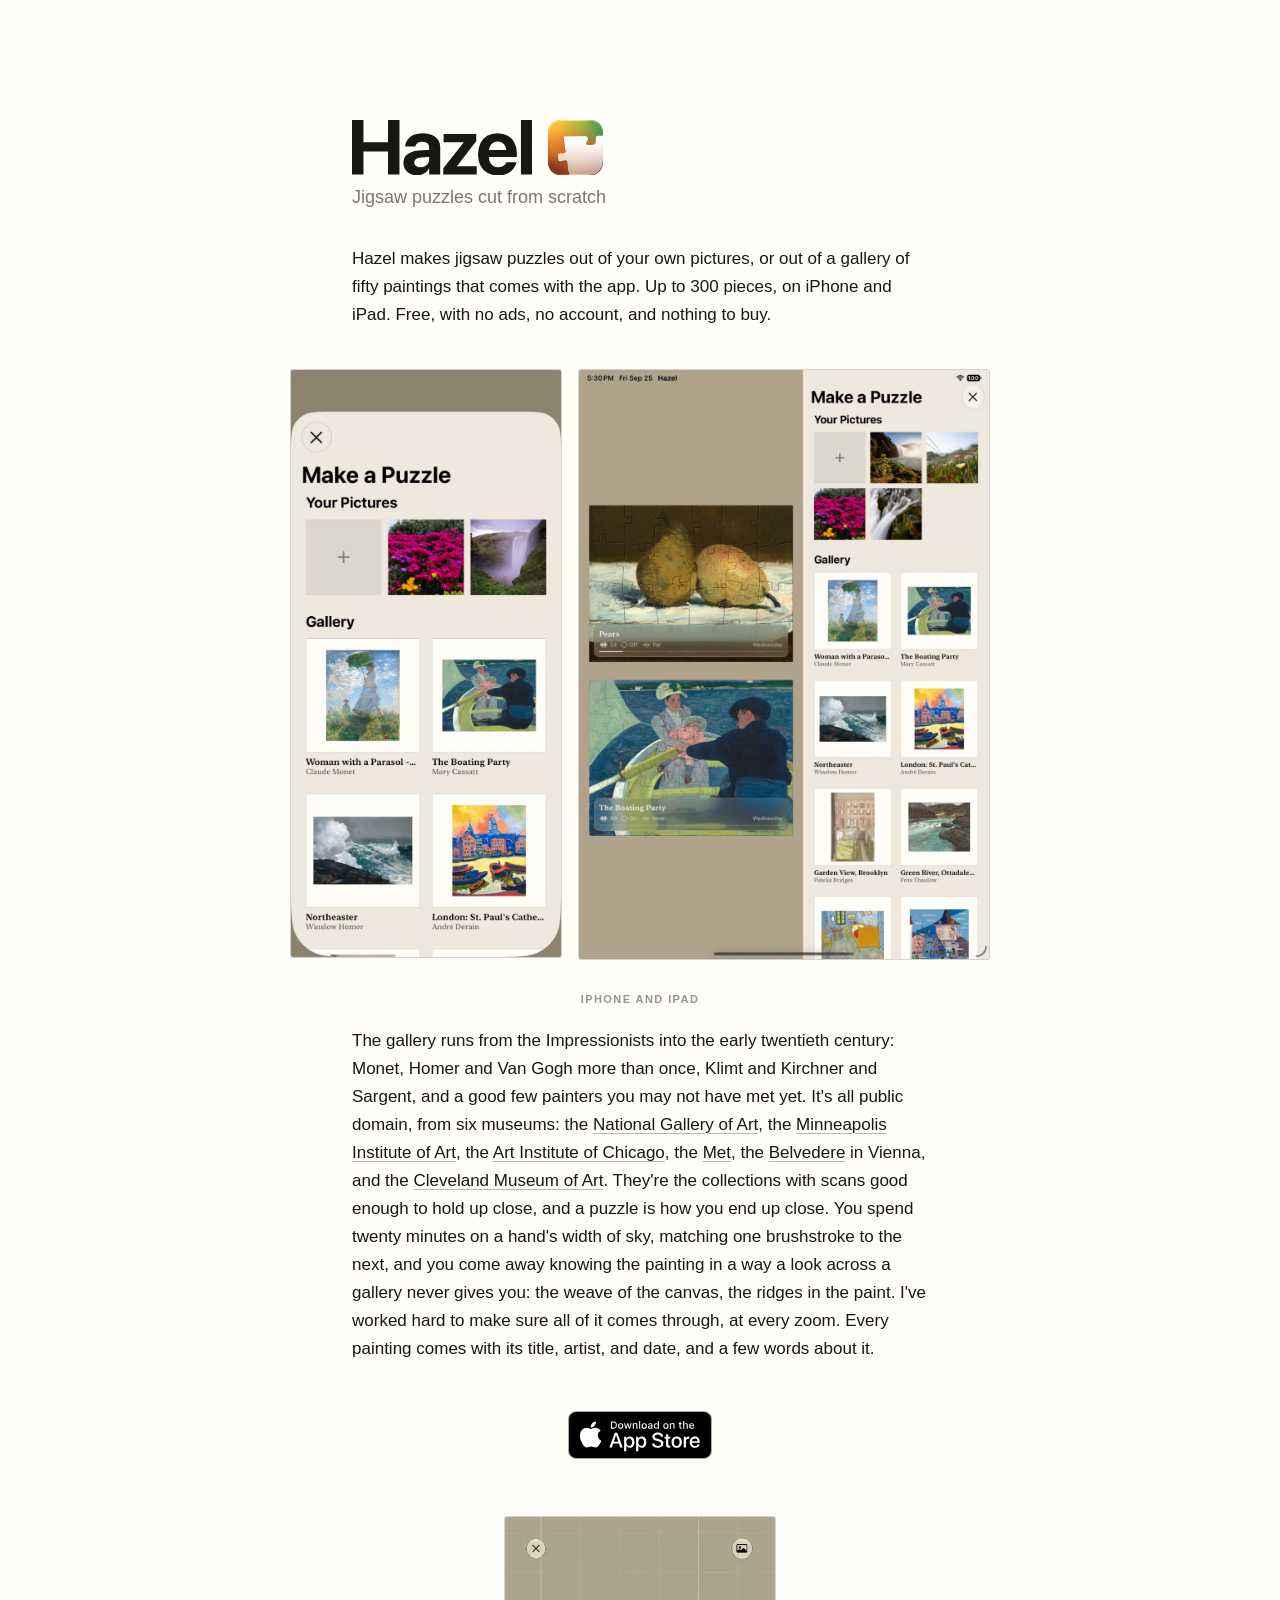
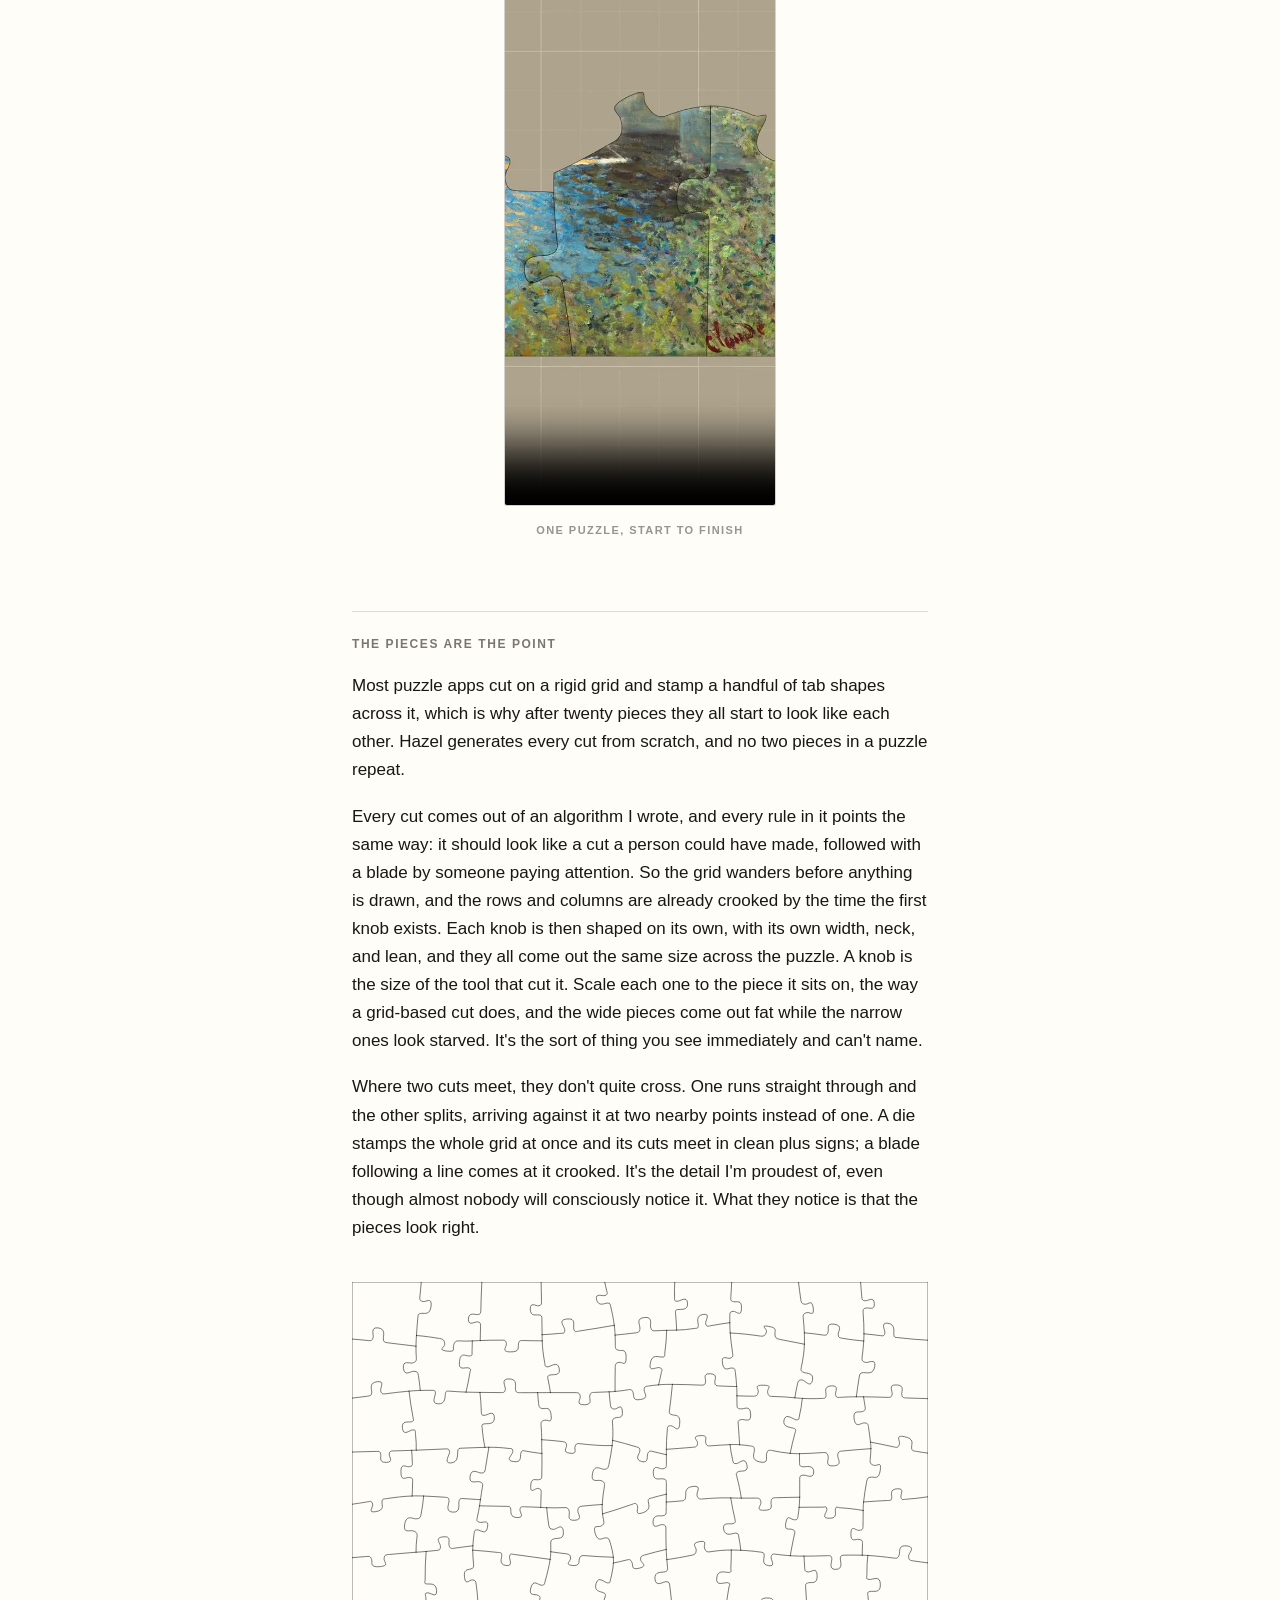
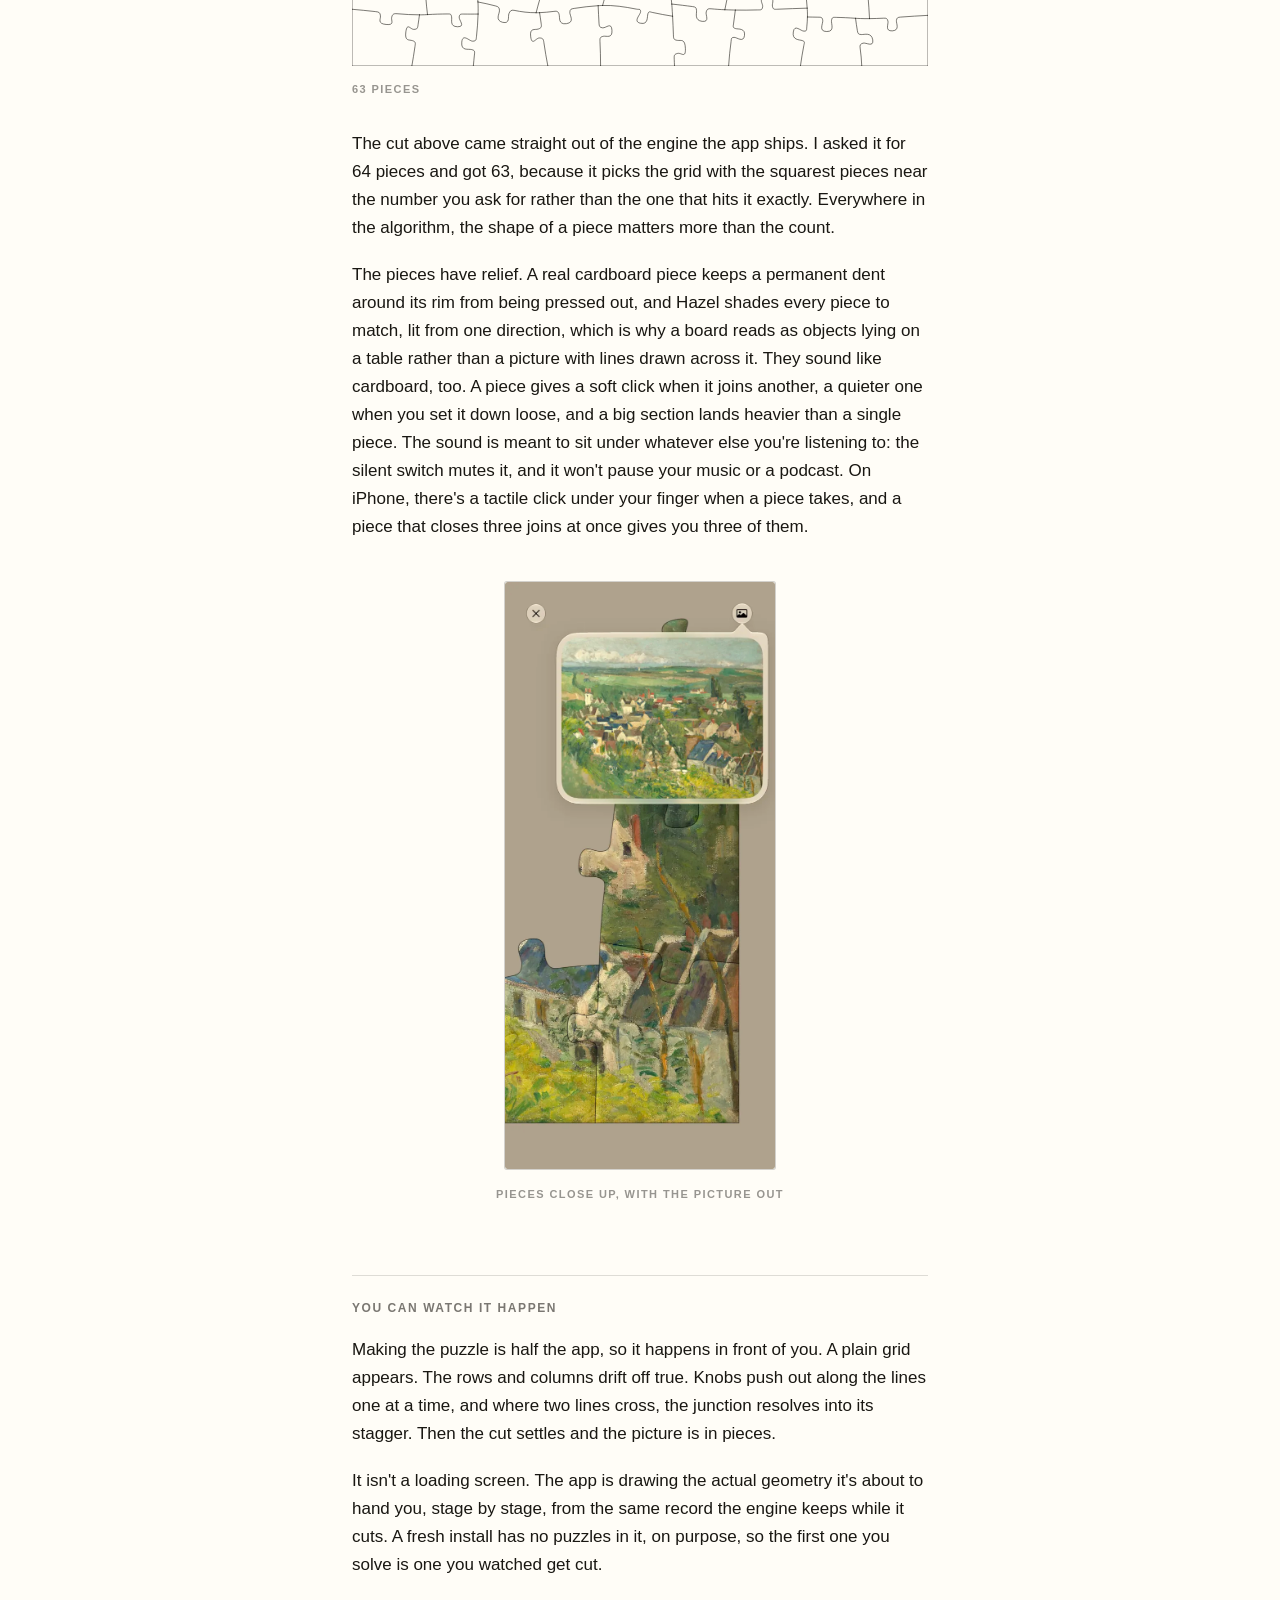
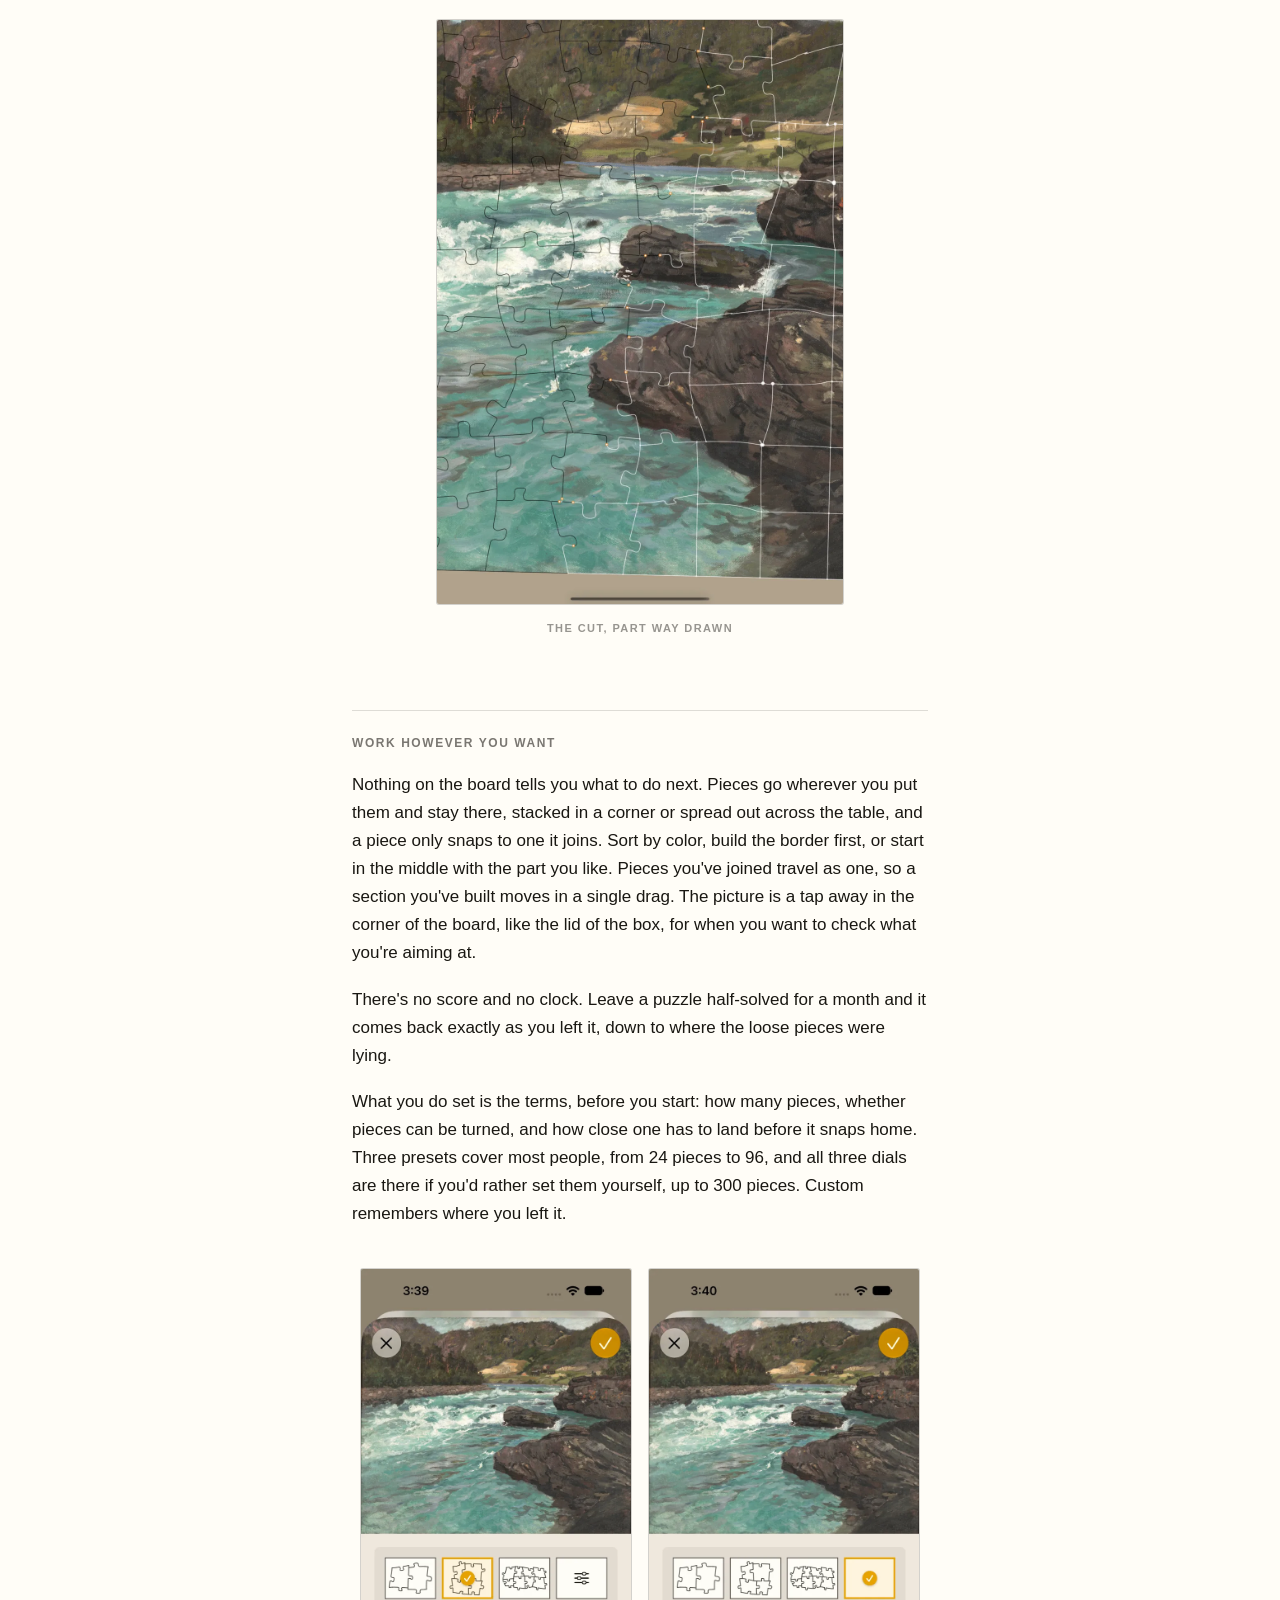
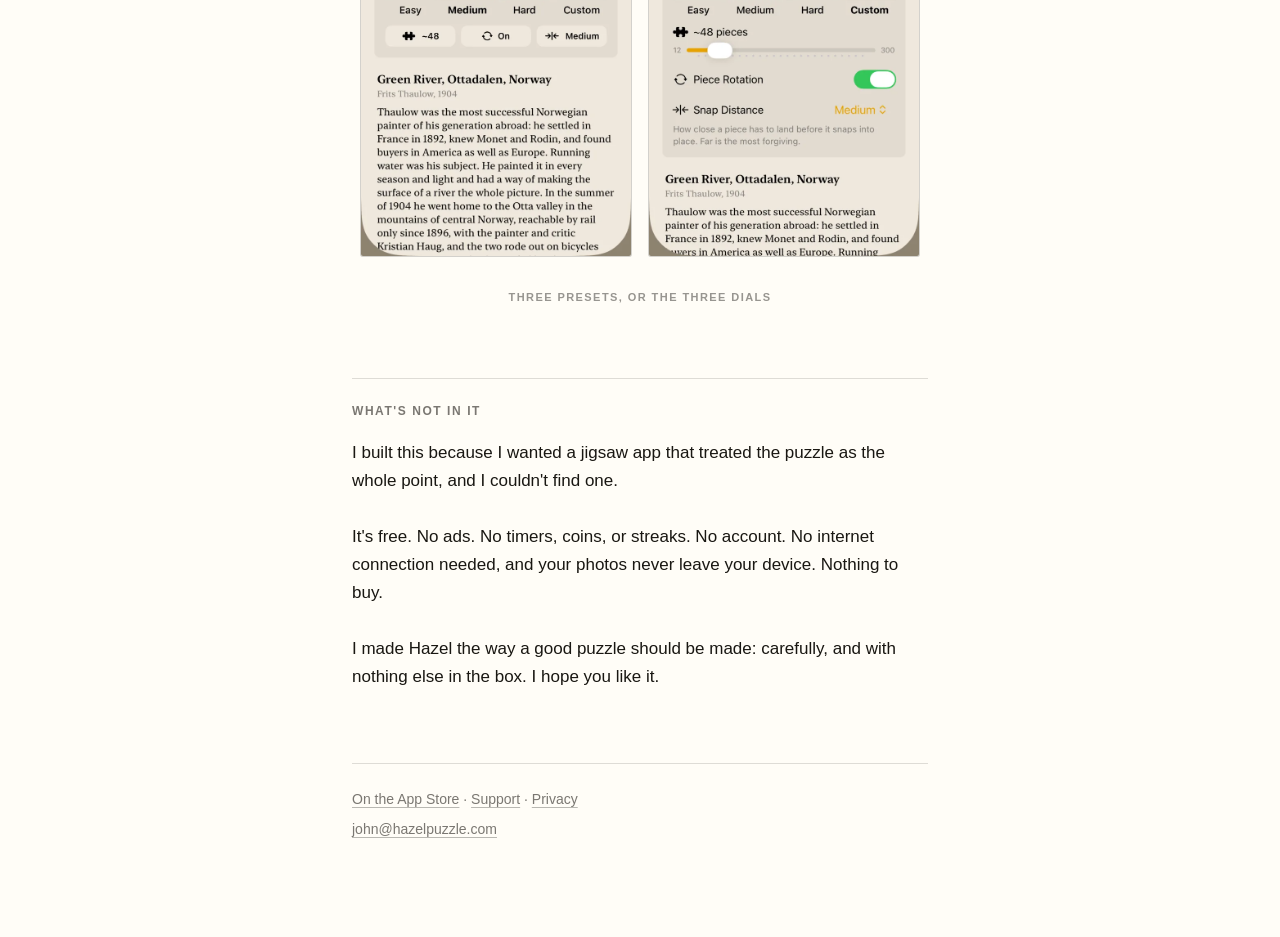
==== commit 33e42494: "Borrow from the App Store copy; add the icon beside a larger wordmark Say it's free up front, add th" ====
--- a/index.html
+++ b/index.html
@@ -5,11 +5,11 @@
 <meta name="viewport" content="width=device-width, initial-scale=1">
 <meta name="color-scheme" content="light dark">
 <title>Hazel — Jigsaw puzzles cut from scratch</title>
-<meta name="description" content="Hazel makes jigsaw puzzles out of your own pictures, or out of a gallery of paintings that comes with the app. Up to 300 pieces, on iPhone and iPad.">
+<meta name="description" content="Hazel makes jigsaw puzzles out of your own pictures, or out of a gallery of paintings that comes with the app. Up to 300 pieces, on iPhone and iPad. Free, with no ads, no account, and nothing to buy.">
 <meta property="og:type" content="website">
 <meta property="og:url" content="https://hazelpuzzle.com/">
 <meta property="og:title" content="Hazel — Jigsaw puzzles cut from scratch">
-<meta property="og:description" content="Hazel makes jigsaw puzzles out of your own pictures, or out of a gallery of paintings that comes with the app. Every cut is generated from scratch, and no two pieces repeat. No timers, no account, nothing to buy.">
+<meta property="og:description" content="Hazel makes jigsaw puzzles out of your own pictures, or out of a gallery of paintings that comes with the app. Every cut is generated from scratch, and no two pieces repeat. Free, with no ads, no account, and nothing to buy.">
 <meta property="og:image" content="https://hazelpuzzle.com/assets/og.png">
 <meta property="og:image:width" content="1200">
 <meta property="og:image:height" content="630">
@@ -24,11 +24,12 @@
 
   <h1 class="wordmark">
     <svg xmlns="http://www.w3.org/2000/svg" viewBox="0 0 116.44 35.86" aria-hidden="true" focusable="false"><path d="M0 35.32L0 0L7.39 0L7.39 14.36L23.3 14.36L23.3 0L30.7 0L30.7 35.32L23.3 35.32L23.3 20.45L7.39 20.45L7.39 35.32ZM42.03 35.74Q39.41 35.74 37.42 34.72Q35.43 33.71 34.32 31.91Q33.21 30.12 33.21 27.81L33.21 27.77Q33.21 25.37 34.41 23.67Q35.61 21.97 37.89 20.98Q40.17 20 43.43 19.79L53.66 19.15L53.66 23.6L44.5 24.2Q42.43 24.32 41.36 25.16Q40.28 26.01 40.28 27.4L40.28 27.44Q40.28 28.88 41.39 29.7Q42.5 30.52 44.34 30.52Q45.95 30.52 47.2 29.9Q48.46 29.28 49.18 28.19Q49.91 27.1 49.91 25.74L49.91 17.78Q49.91 16.03 48.81 15.02Q47.7 14.01 45.59 14.01Q43.6 14.01 42.42 14.84Q41.24 15.67 40.97 16.94L40.92 17.17L34.38 17.17L34.41 16.88Q34.61 14.44 36.02 12.56Q37.43 10.68 39.93 9.61Q42.43 8.54 45.9 8.54Q49.29 8.54 51.79 9.64Q54.29 10.73 55.68 12.71Q57.06 14.69 57.06 17.33L57.06 35.32L49.91 35.32L49.91 31.42L49.77 31.42Q49.02 32.75 47.86 33.73Q46.71 34.7 45.23 35.22Q43.76 35.74 42.03 35.74ZM59.04 35.32L59.04 31.26L72.23 14.6L72.23 14.47L59.25 14.47L59.25 9.08L80.41 9.08L80.41 13.61L68.01 29.8L68.01 29.94L80.71 29.94L80.71 35.32ZM94.43 35.86Q90.42 35.86 87.52 34.21Q84.63 32.56 83.07 29.5Q81.52 26.44 81.52 22.25L81.52 22.23Q81.52 18.05 83.07 14.98Q84.63 11.91 87.46 10.23Q90.29 8.54 94.14 8.54Q97.98 8.54 100.78 10.18Q103.59 11.81 105.11 14.77Q106.63 17.73 106.63 21.7L106.63 23.9L85.03 23.9L85.03 19.4L103.26 19.4L99.87 23.61L99.87 20.86Q99.87 18.55 99.16 17Q98.45 15.45 97.18 14.66Q95.92 13.88 94.26 13.88Q92.6 13.88 91.31 14.69Q90.03 15.49 89.3 17.06Q88.57 18.62 88.57 20.86L88.57 23.63Q88.57 25.8 89.3 27.34Q90.03 28.88 91.37 29.7Q92.72 30.52 94.58 30.52Q96.05 30.52 97.12 30.07Q98.2 29.61 98.88 28.9Q99.56 28.19 99.8 27.44L99.85 27.29L106.41 27.29L106.35 27.57Q106.05 29.02 105.2 30.48Q104.34 31.94 102.89 33.17Q101.43 34.39 99.33 35.13Q97.23 35.86 94.43 35.86ZM109.29 35.32L109.29 0L116.44 0L116.44 35.32Z" fill="currentColor"/></svg>
+    <img class="icon" src="assets/apple-touch-icon.png" width="180" height="180" alt="">
     <span class="visually-hidden">Hazel</span>
   </h1>
   <p class="subtitle">Jigsaw puzzles cut from scratch</p>
 
-  <p>Hazel makes jigsaw puzzles out of your own pictures, or out of a gallery of fifty paintings that comes with the app. Up to 300 pieces, on iPhone and iPad.</p>
+  <p>Hazel makes jigsaw puzzles out of your own pictures, or out of a gallery of fifty paintings that comes with the app. Up to 300 pieces, on iPhone and iPad. Free, with no ads, no account, and nothing to buy.</p>
 
   <figure class="shots devices wide">
     <picture>
@@ -42,7 +43,7 @@
     <figcaption>iPhone and iPad</figcaption>
   </figure>
 
-  <p>The gallery runs from the Impressionists into the early twentieth century: Monet, Homer and Van Gogh more than once, Klimt and Kirchner and Sargent, and a good few painters you may not have met yet. It's all public domain, from six museums: the <a href="https://www.nga.gov/artworks/free-images-and-open-access">National Gallery of Art</a>, the <a href="https://collections.artsmia.org/">Minneapolis Institute of Art</a>, the <a href="https://www.artic.edu/open-access">Art Institute of Chicago</a>, the <a href="https://www.metmuseum.org/hubs/open-access">Met</a>, the <a href="https://www.belvedere.at/en">Belvedere</a> in Vienna, and the <a href="https://www.clevelandart.org/open-access">Cleveland Museum of Art</a>. They're the collections with scans good enough to hold up close, and a puzzle is how you end up close. You spend twenty minutes on a hand's width of sky, matching one brushstroke to the next, and you come away knowing the painting in a way a look across a gallery never gives you: the weave of the canvas, the ridges in the paint. I've worked hard to make sure all of it comes through, at every zoom.</p>
+  <p>The gallery runs from the Impressionists into the early twentieth century: Monet, Homer and Van Gogh more than once, Klimt and Kirchner and Sargent, and a good few painters you may not have met yet. It's all public domain, from six museums: the <a href="https://www.nga.gov/artworks/free-images-and-open-access">National Gallery of Art</a>, the <a href="https://collections.artsmia.org/">Minneapolis Institute of Art</a>, the <a href="https://www.artic.edu/open-access">Art Institute of Chicago</a>, the <a href="https://www.metmuseum.org/hubs/open-access">Met</a>, the <a href="https://www.belvedere.at/en">Belvedere</a> in Vienna, and the <a href="https://www.clevelandart.org/open-access">Cleveland Museum of Art</a>. They're the collections with scans good enough to hold up close, and a puzzle is how you end up close. You spend twenty minutes on a hand's width of sky, matching one brushstroke to the next, and you come away knowing the painting in a way a look across a gallery never gives you: the weave of the canvas, the ridges in the paint. I've worked hard to make sure all of it comes through, at every zoom. Every painting comes with its title, artist, and date, and a few words about it.</p>
 
   <!-- App Store link, 1 of 2. Apple's own badge, unmodified, black on light
        and white on dark. The footer one is the same href as a plain link, a
@@ -95,7 +96,7 @@
 
     <p>Making the puzzle is half the app, so it happens in front of you. A plain grid appears. The rows and columns drift off true. Knobs push out along the lines one at a time, and where two lines cross, the junction resolves into its stagger. Then the cut settles and the picture is in pieces.</p>
 
-    <p>That isn't a loading animation with the real work hidden behind it. The app is drawing the actual geometry it's about to hand you, stage by stage, from the same record the engine keeps while it cuts. A fresh install has no puzzles in it, on purpose, so the first one you solve is one you watched get cut.</p>
+    <p>It isn't a loading screen. The app is drawing the actual geometry it's about to hand you, stage by stage, from the same record the engine keeps while it cuts. A fresh install has no puzzles in it, on purpose, so the first one you solve is one you watched get cut.</p>
 
     <figure class="shot ipad">
       <picture>
@@ -133,9 +134,9 @@
 
     <p>I built this because I wanted a jigsaw app that treated the puzzle as the whole point, and I couldn't find one.</p>
 
-    <p class="spec">It's free. No ads. No timers, coins, or streaks. No account. Nothing to buy.</p>
+    <p class="spec">It's free. No ads. No timers, coins, or streaks. No account. No internet connection needed, and your photos never leave your device. Nothing to buy.</p>
 
-    <p>If you run into something that's wrong with it, <a href="support/">tell me</a>.</p>
+    <p>I made Hazel the way a good puzzle should be made: carefully, and with nothing else in the box. I hope you like it.</p>
   </section>
 
   <footer>
--- a/assets/site.css
+++ b/assets/site.css
@@ -104,14 +104,31 @@
  * same on a machine that has never had SF Pro on it. `currentColor`, so it
  * takes the ink in both appearances. */
 .wordmark {
+  --wordmark-width: 11.25rem;
+  /* The H's height: its stems run the full 35.32 units of the 116.44-wide
+   * outline, while the round letters overshoot below it. */
+  --cap-height: calc(var(--wordmark-width) * 35.32 / 116.44);
+  display: flex;
+  align-items: flex-start;
+  gap: calc(var(--cap-height) * 0.3);
   margin: 0;
   line-height: 0;
 }
 
 .wordmark svg {
   display: block;
-  width: 7.5rem;
+  width: var(--wordmark-width);
   height: auto;
+}
+
+/* The app icon, cap height, top-aligned with the H so the two share a top
+ * and bottom edge. The export is full-bleed square; the radius stands in for
+ * the Home Screen mask. */
+.wordmark .icon {
+  display: block;
+  width: var(--cap-height);
+  height: var(--cap-height);
+  border-radius: 22.5%;
 }
 
 /* The heading's real text. The outlines carry the look; this carries the
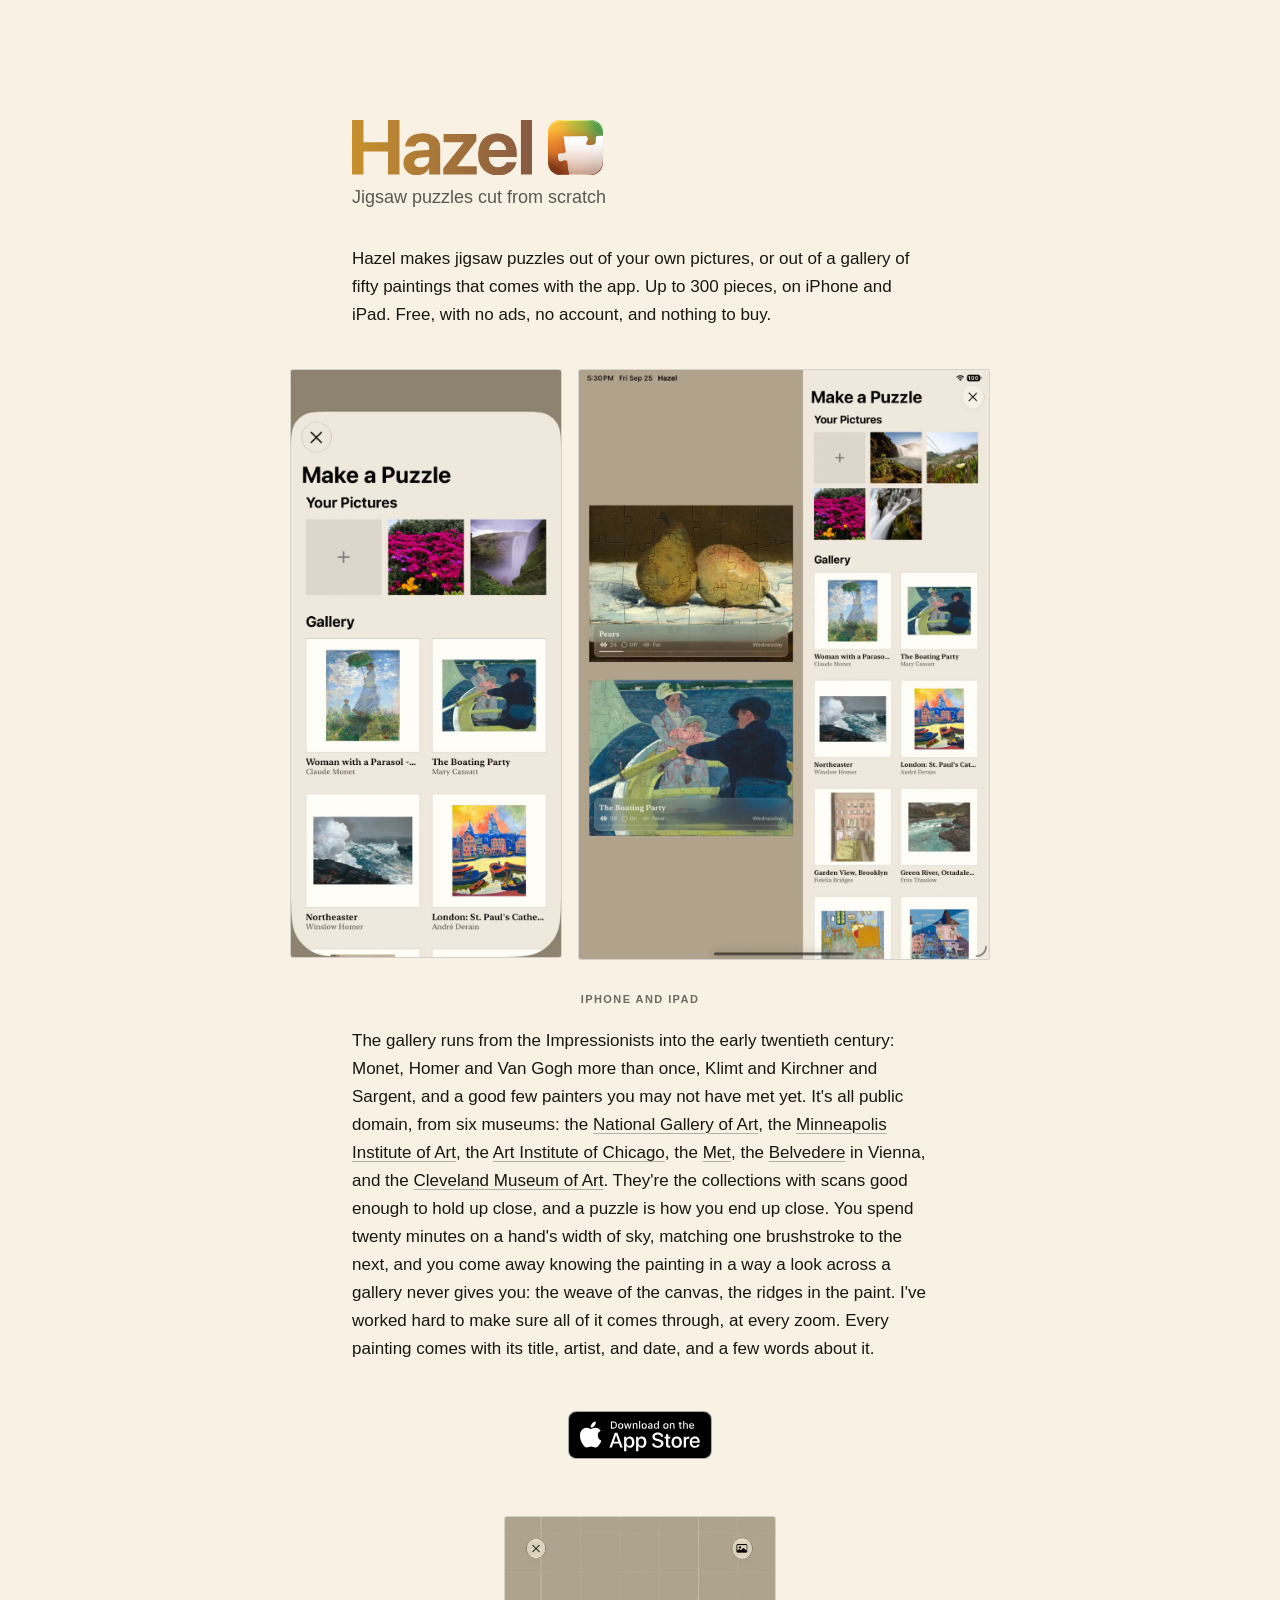
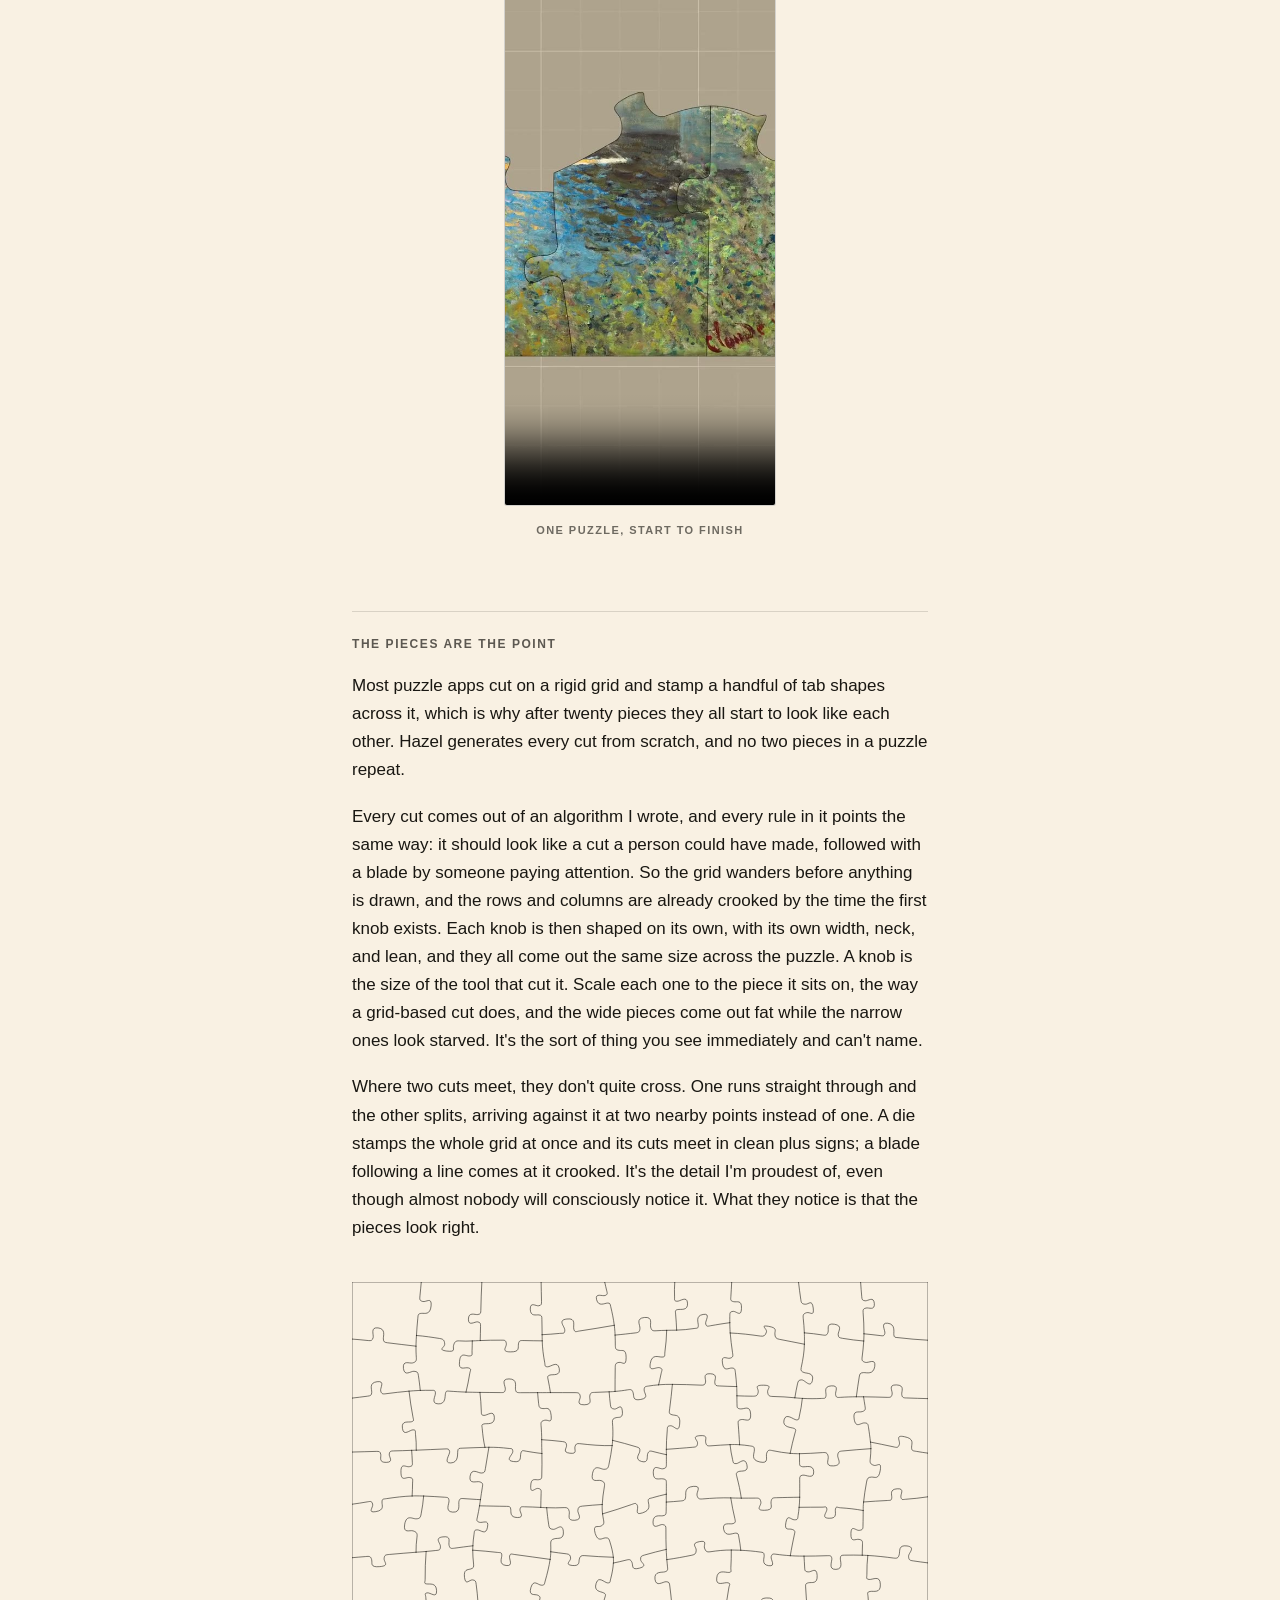
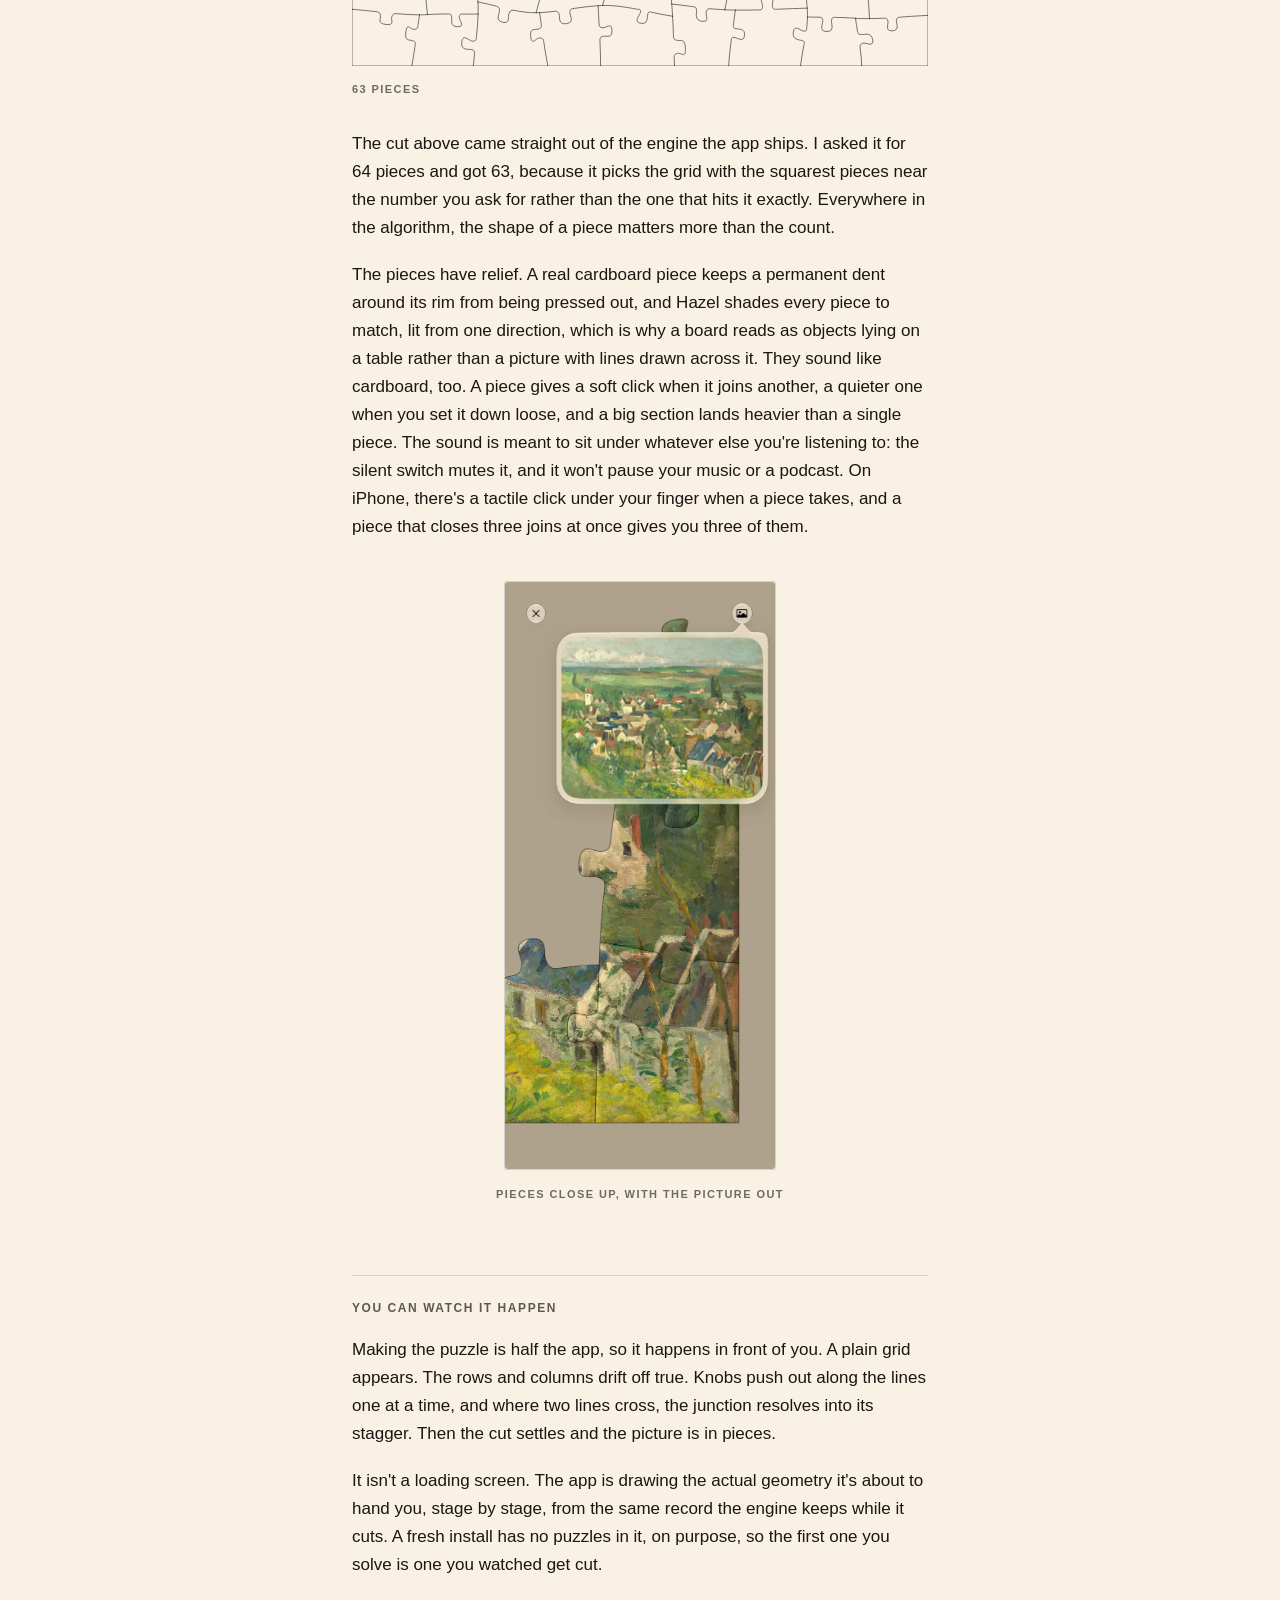
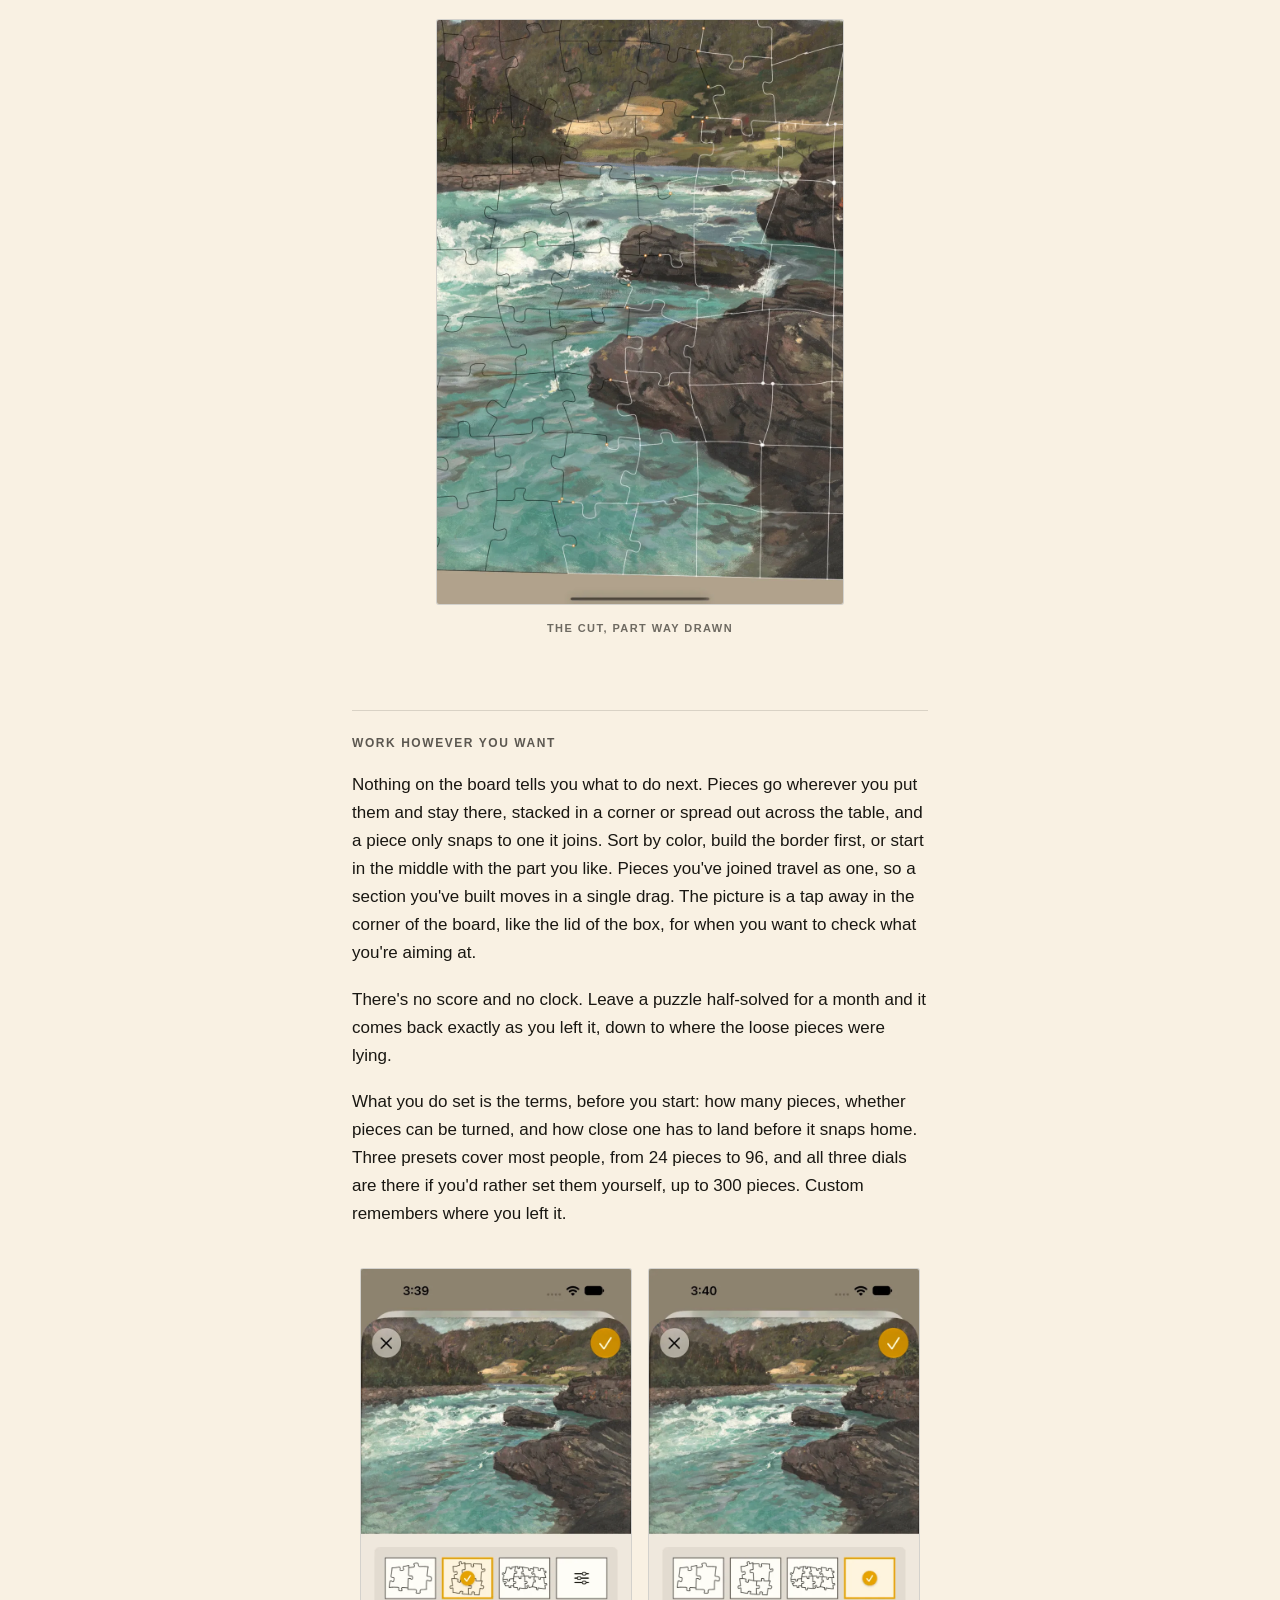
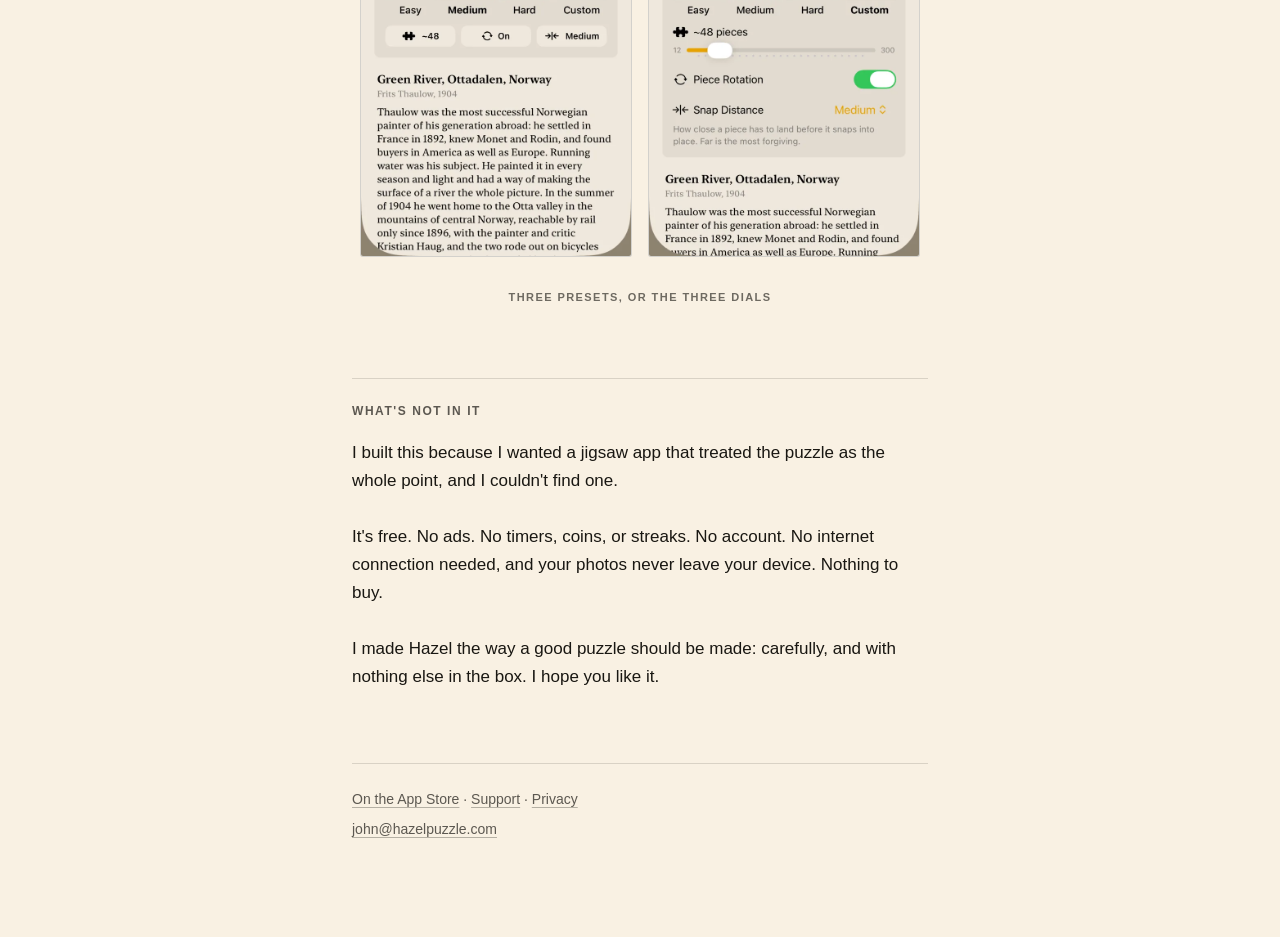
==== commit ec77a24f: "Gradient wordmark ink; papers from the app's Ground The app's wordmark now runs gold to chestnut (Ha" ====
--- a/index.html
+++ b/index.html
@@ -23,7 +23,7 @@
 <main class="page">
 
   <h1 class="wordmark">
-    <svg xmlns="http://www.w3.org/2000/svg" viewBox="0 0 116.44 35.86" aria-hidden="true" focusable="false"><path d="M0 35.32L0 0L7.39 0L7.39 14.36L23.3 14.36L23.3 0L30.7 0L30.7 35.32L23.3 35.32L23.3 20.45L7.39 20.45L7.39 35.32ZM42.03 35.74Q39.41 35.74 37.42 34.72Q35.43 33.71 34.32 31.91Q33.21 30.12 33.21 27.81L33.21 27.77Q33.21 25.37 34.41 23.67Q35.61 21.97 37.89 20.98Q40.17 20 43.43 19.79L53.66 19.15L53.66 23.6L44.5 24.2Q42.43 24.32 41.36 25.16Q40.28 26.01 40.28 27.4L40.28 27.44Q40.28 28.88 41.39 29.7Q42.5 30.52 44.34 30.52Q45.95 30.52 47.2 29.9Q48.46 29.28 49.18 28.19Q49.91 27.1 49.91 25.74L49.91 17.78Q49.91 16.03 48.81 15.02Q47.7 14.01 45.59 14.01Q43.6 14.01 42.42 14.84Q41.24 15.67 40.97 16.94L40.92 17.17L34.38 17.17L34.41 16.88Q34.61 14.44 36.02 12.56Q37.43 10.68 39.93 9.61Q42.43 8.54 45.9 8.54Q49.29 8.54 51.79 9.64Q54.29 10.73 55.68 12.71Q57.06 14.69 57.06 17.33L57.06 35.32L49.91 35.32L49.91 31.42L49.77 31.42Q49.02 32.75 47.86 33.73Q46.71 34.7 45.23 35.22Q43.76 35.74 42.03 35.74ZM59.04 35.32L59.04 31.26L72.23 14.6L72.23 14.47L59.25 14.47L59.25 9.08L80.41 9.08L80.41 13.61L68.01 29.8L68.01 29.94L80.71 29.94L80.71 35.32ZM94.43 35.86Q90.42 35.86 87.52 34.21Q84.63 32.56 83.07 29.5Q81.52 26.44 81.52 22.25L81.52 22.23Q81.52 18.05 83.07 14.98Q84.63 11.91 87.46 10.23Q90.29 8.54 94.14 8.54Q97.98 8.54 100.78 10.18Q103.59 11.81 105.11 14.77Q106.63 17.73 106.63 21.7L106.63 23.9L85.03 23.9L85.03 19.4L103.26 19.4L99.87 23.61L99.87 20.86Q99.87 18.55 99.16 17Q98.45 15.45 97.18 14.66Q95.92 13.88 94.26 13.88Q92.6 13.88 91.31 14.69Q90.03 15.49 89.3 17.06Q88.57 18.62 88.57 20.86L88.57 23.63Q88.57 25.8 89.3 27.34Q90.03 28.88 91.37 29.7Q92.72 30.52 94.58 30.52Q96.05 30.52 97.12 30.07Q98.2 29.61 98.88 28.9Q99.56 28.19 99.8 27.44L99.85 27.29L106.41 27.29L106.35 27.57Q106.05 29.02 105.2 30.48Q104.34 31.94 102.89 33.17Q101.43 34.39 99.33 35.13Q97.23 35.86 94.43 35.86ZM109.29 35.32L109.29 0L116.44 0L116.44 35.32Z" fill="currentColor"/></svg>
+    <svg xmlns="http://www.w3.org/2000/svg" viewBox="0 0 116.44 35.86" aria-hidden="true" focusable="false"><defs><linearGradient id="wordmark-ink"><stop offset="0" style="stop-color: var(--wordmark-ink-start)"/><stop offset="1" style="stop-color: var(--wordmark-ink-end)"/></linearGradient></defs><path d="M0 35.32L0 0L7.39 0L7.39 14.36L23.3 14.36L23.3 0L30.7 0L30.7 35.32L23.3 35.32L23.3 20.45L7.39 20.45L7.39 35.32ZM42.03 35.74Q39.41 35.74 37.42 34.72Q35.43 33.71 34.32 31.91Q33.21 30.12 33.21 27.81L33.21 27.77Q33.21 25.37 34.41 23.67Q35.61 21.97 37.89 20.98Q40.17 20 43.43 19.79L53.66 19.15L53.66 23.6L44.5 24.2Q42.43 24.32 41.36 25.16Q40.28 26.01 40.28 27.4L40.28 27.44Q40.28 28.88 41.39 29.7Q42.5 30.52 44.34 30.52Q45.95 30.52 47.2 29.9Q48.46 29.28 49.18 28.19Q49.91 27.1 49.91 25.74L49.91 17.78Q49.91 16.03 48.81 15.02Q47.7 14.01 45.59 14.01Q43.6 14.01 42.42 14.84Q41.24 15.67 40.97 16.94L40.92 17.17L34.38 17.17L34.41 16.88Q34.61 14.44 36.02 12.56Q37.43 10.68 39.93 9.61Q42.43 8.54 45.9 8.54Q49.29 8.54 51.79 9.64Q54.29 10.73 55.68 12.71Q57.06 14.69 57.06 17.33L57.06 35.32L49.91 35.32L49.91 31.42L49.77 31.42Q49.02 32.75 47.86 33.73Q46.71 34.7 45.23 35.22Q43.76 35.74 42.03 35.74ZM59.04 35.32L59.04 31.26L72.23 14.6L72.23 14.47L59.25 14.47L59.25 9.08L80.41 9.08L80.41 13.61L68.01 29.8L68.01 29.94L80.71 29.94L80.71 35.32ZM94.43 35.86Q90.42 35.86 87.52 34.21Q84.63 32.56 83.07 29.5Q81.52 26.44 81.52 22.25L81.52 22.23Q81.52 18.05 83.07 14.98Q84.63 11.91 87.46 10.23Q90.29 8.54 94.14 8.54Q97.98 8.54 100.78 10.18Q103.59 11.81 105.11 14.77Q106.63 17.73 106.63 21.7L106.63 23.9L85.03 23.9L85.03 19.4L103.26 19.4L99.87 23.61L99.87 20.86Q99.87 18.55 99.16 17Q98.45 15.45 97.18 14.66Q95.92 13.88 94.26 13.88Q92.6 13.88 91.31 14.69Q90.03 15.49 89.3 17.06Q88.57 18.62 88.57 20.86L88.57 23.63Q88.57 25.8 89.3 27.34Q90.03 28.88 91.37 29.7Q92.72 30.52 94.58 30.52Q96.05 30.52 97.12 30.07Q98.2 29.61 98.88 28.9Q99.56 28.19 99.8 27.44L99.85 27.29L106.41 27.29L106.35 27.57Q106.05 29.02 105.2 30.48Q104.34 31.94 102.89 33.17Q101.43 34.39 99.33 35.13Q97.23 35.86 94.43 35.86ZM109.29 35.32L109.29 0L116.44 0L116.44 35.32Z" fill="url(#wordmark-ink)"/></svg>
     <img class="icon" src="assets/apple-touch-icon.png" width="180" height="180" alt="">
     <span class="visually-hidden">Hazel</span>
   </h1>
--- a/assets/site.css
+++ b/assets/site.css
@@ -3,23 +3,31 @@
  * Every token below is lifted from the shipped app: the colors and radii
  * from docs/design/design_handoff_home_view/README.md and
  * Joinery/Home/HomeTray.swift, the accent from the asset catalog's
- * AccentColor (Marigold, one value for both appearances). Nothing
- * here was picked to look good on a web page in isolation.
+ * AccentColor (Marigold, one value for both appearances). The two papers
+ * are the app's Ground colorset moved in lightness only, and the secondary
+ * text is raised to clear AA on them; each says so where it's set. Nothing
+ * else was picked to look good on a web page in isolation.
  *
  * No @font-face, no @import, no external anything. The privacy page says this
  * site loads nothing from another domain, and that has to stay true.
  */
 
 :root {
-  --paper: #FFFDF7;          /* TrayPalette.paper */
+  /* The paper is the app's table, Ground #B0A28C, lifted to OKLCH L 0.96 and
+   * C 0.02 at its own hue (79°): the same warm tan, pale enough to read on. */
+  --paper: #F9F1E3;
   --ink: #191712;            /* Ink, primary */
-  --ink-2: rgba(25, 23, 18, 0.58);
-  --ink-3: rgba(25, 23, 18, 0.45); /* Ink, secondary */
+  /* The app's secondary ink is 0.45, which is 2.8:1 on this paper. These are
+   * raised until both tiers clear AA for body text: 6.3:1 and 4.8:1. */
+  --ink-2: rgba(25, 23, 18, 0.70);
+  --ink-3: rgba(25, 23, 18, 0.62); /* Ink, secondary */
   --rule: rgba(25, 23, 18, 0.14);  /* Rule */
   --panel: #F2F0EB;          /* TrayPalette.panelPaper */
   --line: rgba(25, 23, 18, 0.62);  /* the cut, drawn */
   --underline: rgba(25, 23, 18, 0.3);
   --accent: #E8A200;         /* AccentColor, Marigold */
+  --wordmark-ink-start: rgba(187, 120, 0, 0.8);  /* WordmarkInkStart */
+  --wordmark-ink-end: rgba(106, 52, 28, 0.8);    /* WordmarkInkEnd */
 
   --measure: 36rem;
   --inset: 0rem;             /* the cut's breakout; 0 until there's room for it */
@@ -30,7 +38,9 @@
 
 @media (prefers-color-scheme: dark) {
   :root {
-    --paper: #191712;        /* the ink becomes the ground */
+    /* Ground's dark value, #9A8E7B, taken down to OKLCH L 0.21 at the same
+     * hue. Primary text on it is 15.6:1, the tiers below 6.4:1 and 4.8:1. */
+    --paper: #1B1812;
     --ink: #F4F1E9;          /* Text on felt, primary */
     --ink-2: rgba(244, 241, 233, 0.6);
     --ink-3: rgba(244, 241, 233, 0.5); /* Text on felt, secondary */
@@ -38,6 +48,8 @@
     --panel: #332E28;        /* Felt base */
     --line: rgba(244, 241, 233, 0.55);
     --underline: rgba(244, 241, 233, 0.35);
+    --wordmark-ink-start: #A36200;
+    --wordmark-ink-end: #6A341C;
   }
 }
 
@@ -98,11 +110,11 @@
 }
 
 /* The app's wordmark, outlined. Not the system face plus a `letter-spacing`:
- * the logotype's kerning is a per-pair table (round-to-round joins want the
- * most negative, r→y goes positive so the r's arm clears the y's diagonal),
- * which one tracking value can't express — and outlines mean it looks the
- * same on a machine that has never had SF Pro on it. `currentColor`, so it
- * takes the ink in both appearances. */
+ * the logotype's kerning is a per-pair table (a→z and z→e close hardest
+ * around the z's open diagonals, the stem-facing H→a and e→l ease), which one
+ * tracking value can't express — and outlines mean it looks the same on a
+ * machine that has never had SF Pro on it. The ink is the app's gold-to-
+ * chestnut gradient, stops per appearance in the tokens above. */
 .wordmark {
   --wordmark-width: 11.25rem;
   /* The H's height: its stems run the full 35.32 units of the 116.44-wide
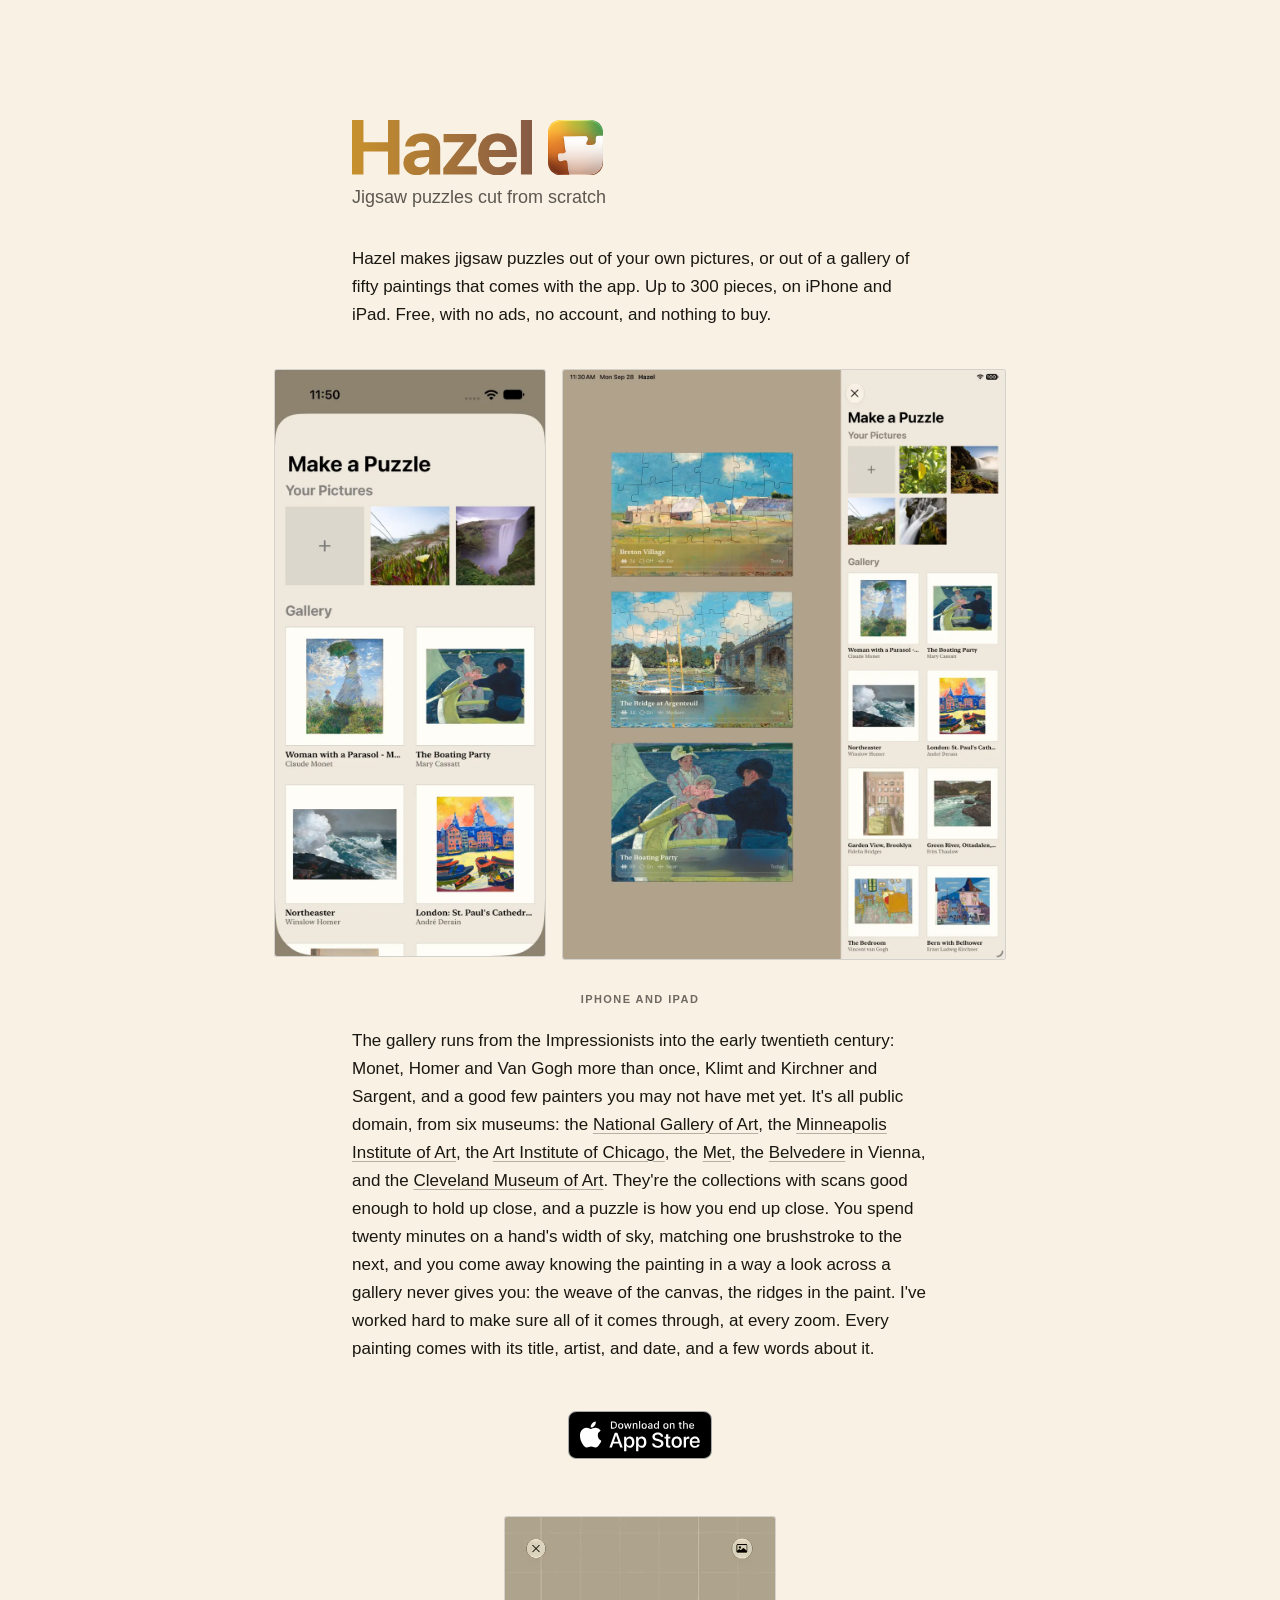
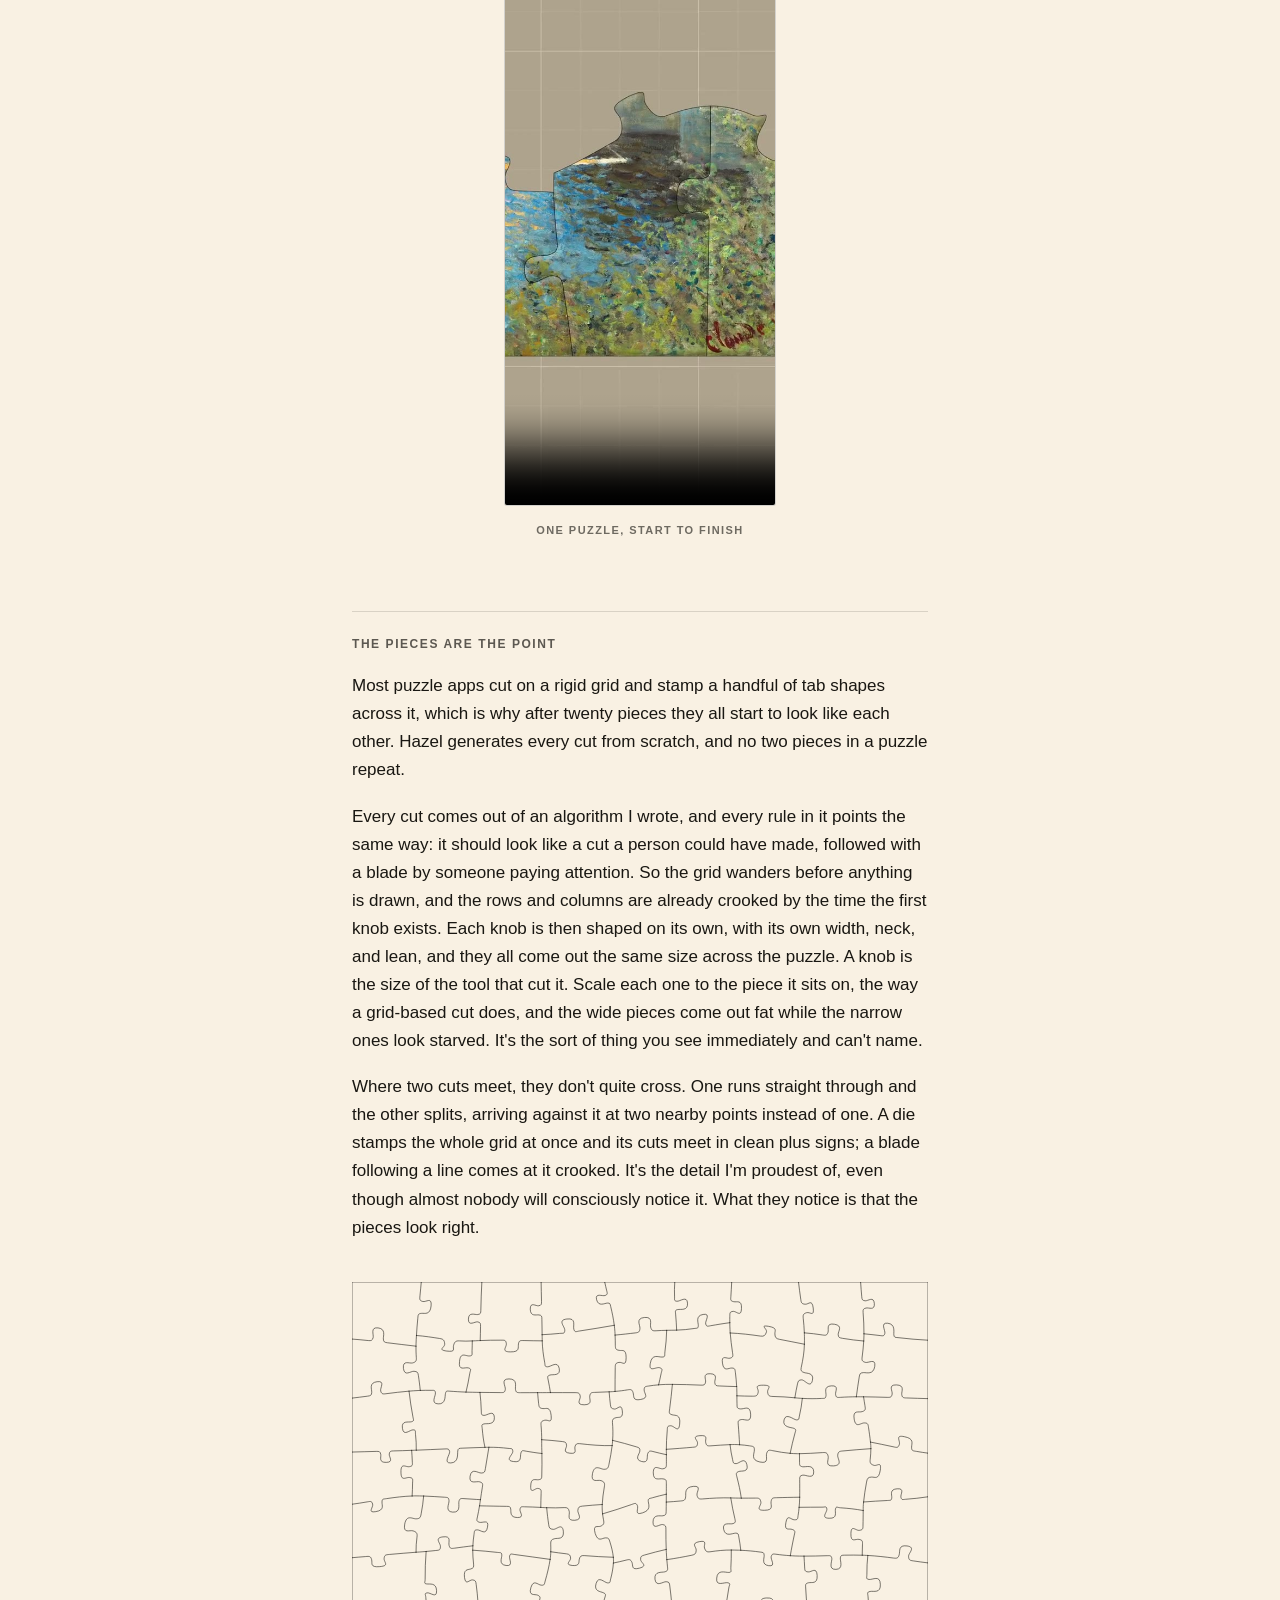
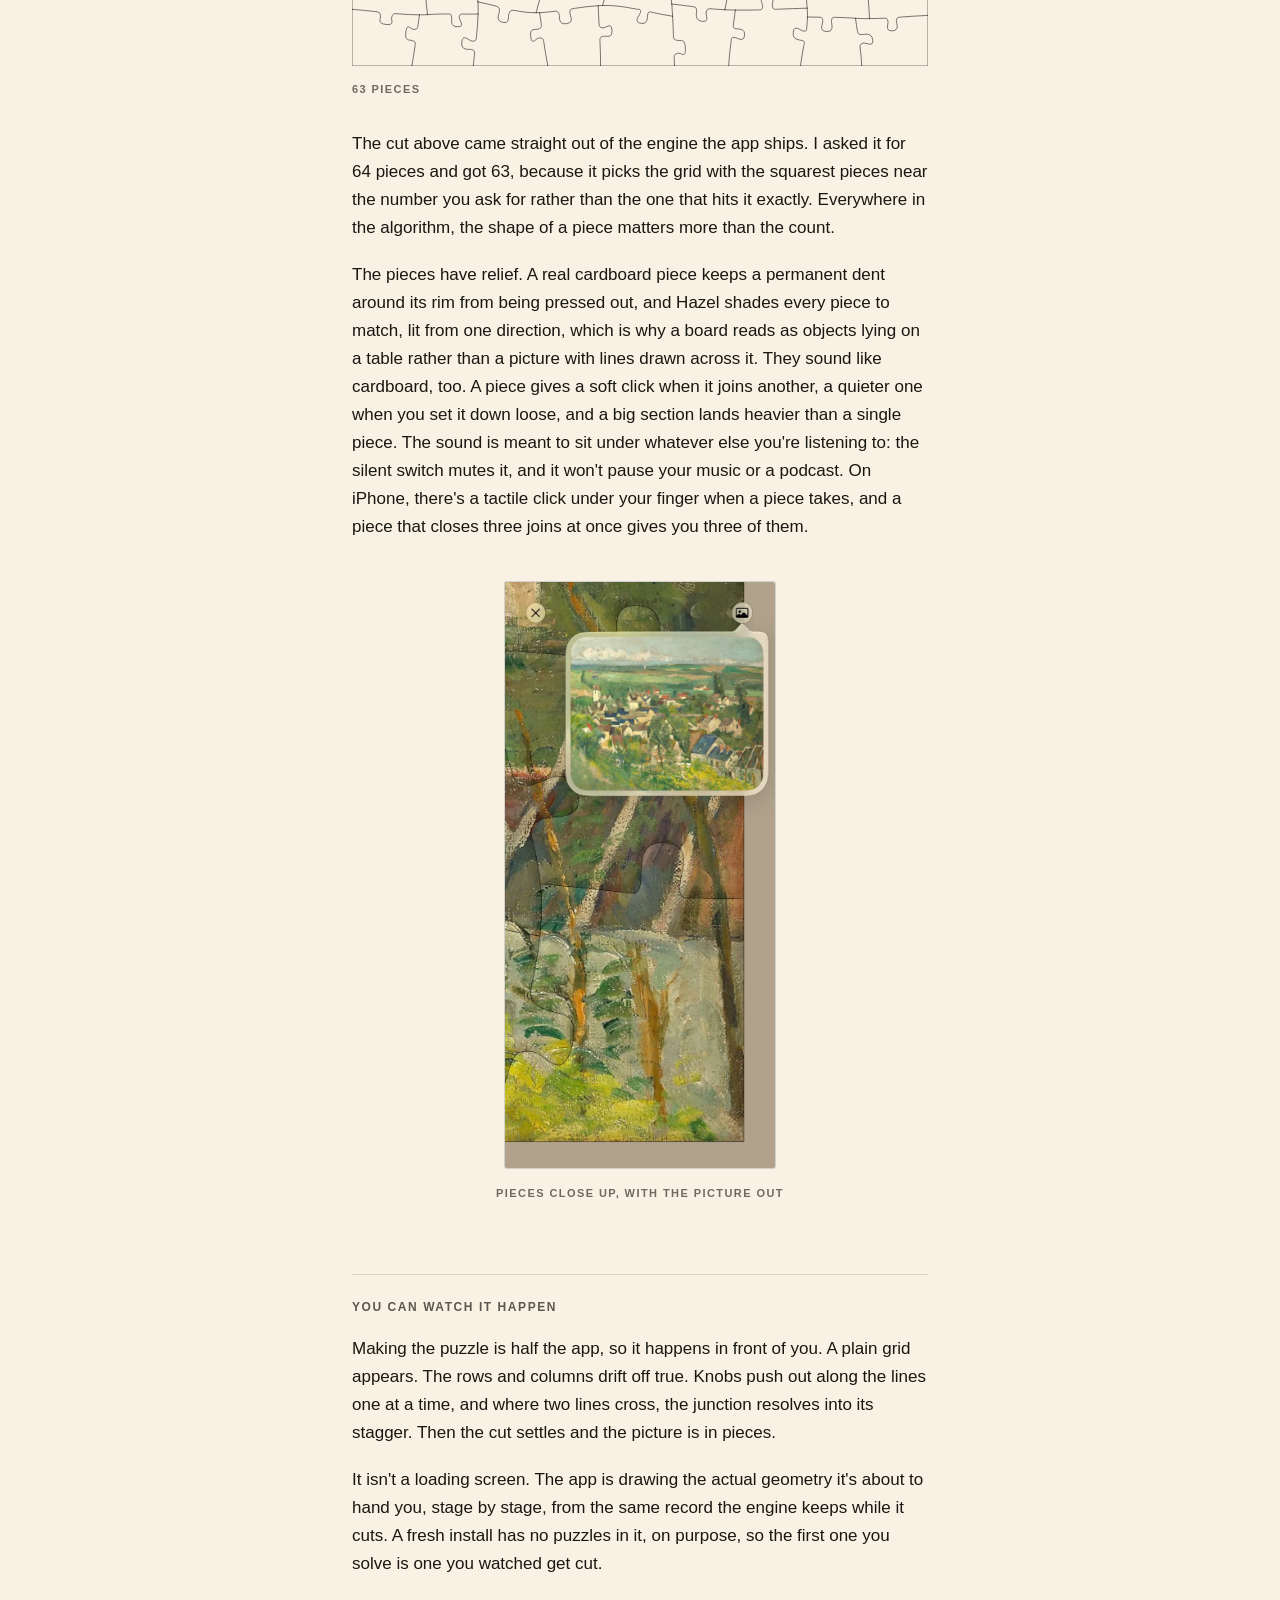
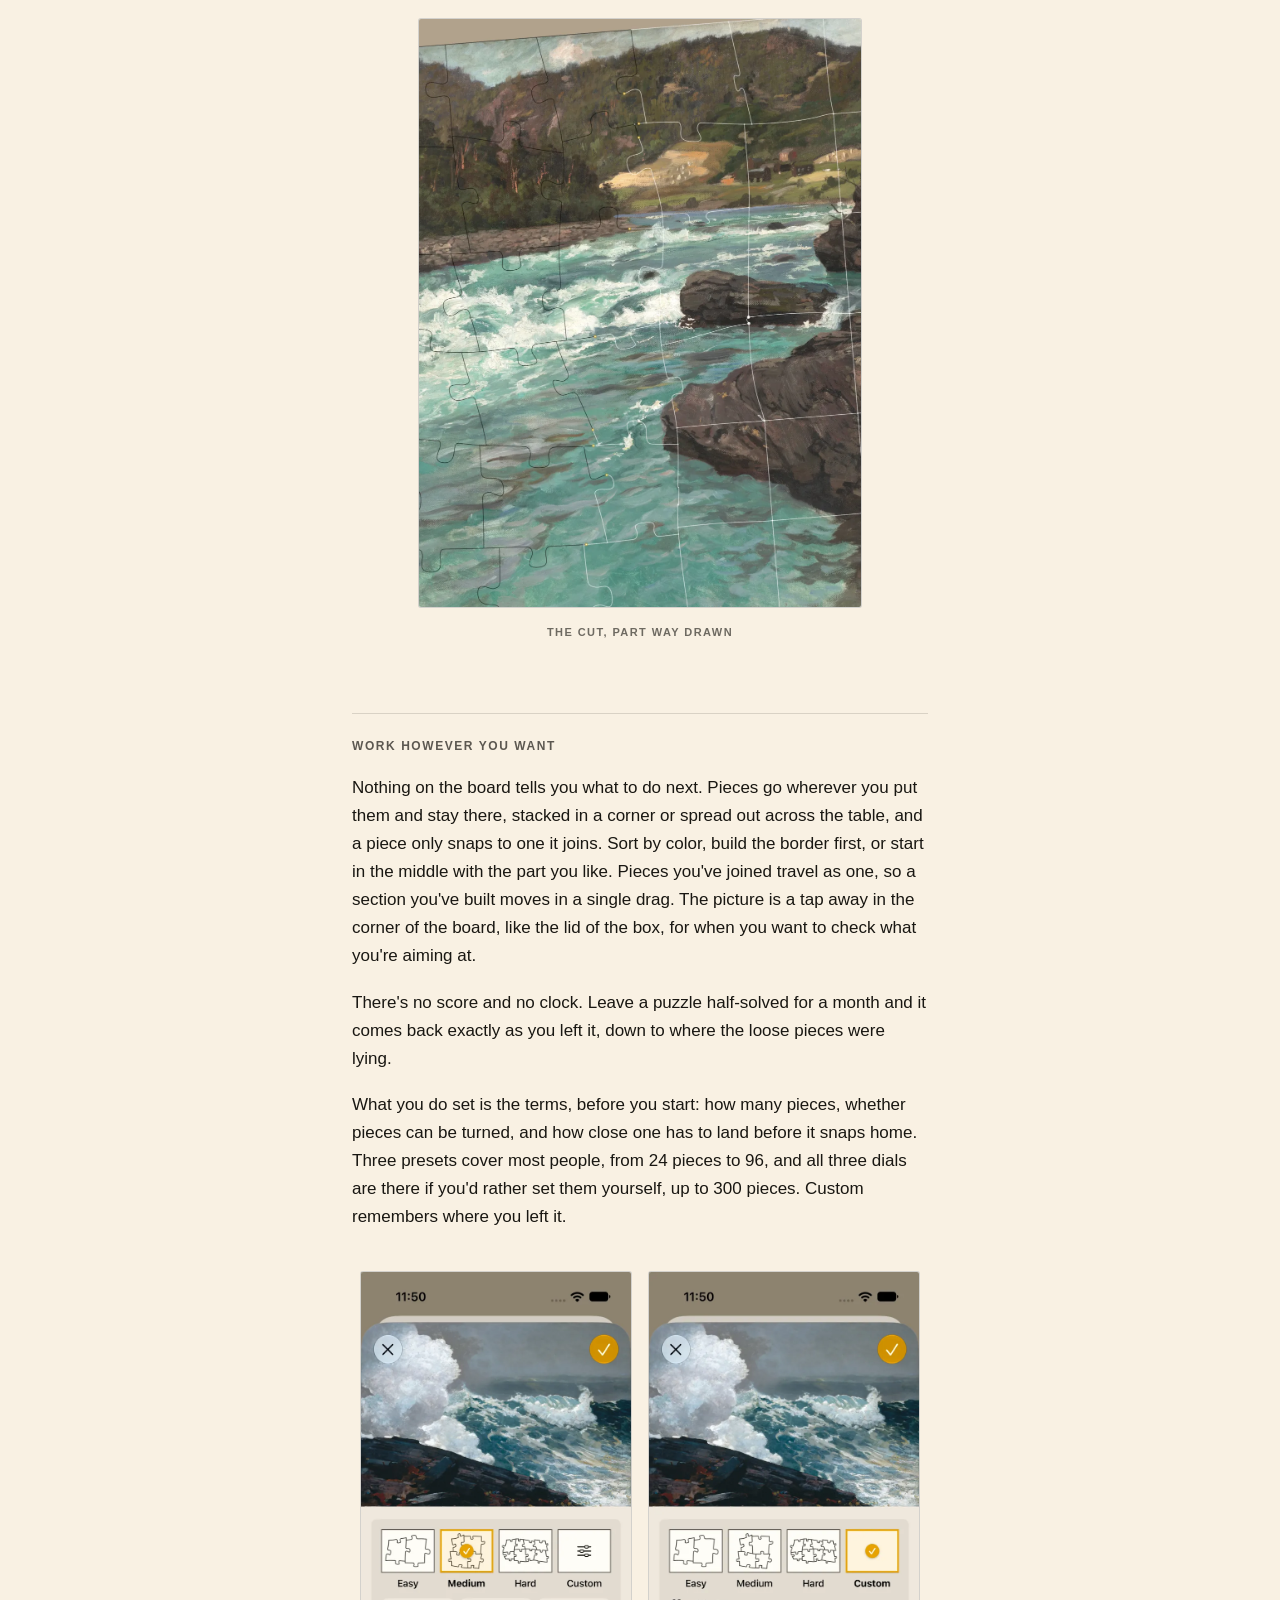
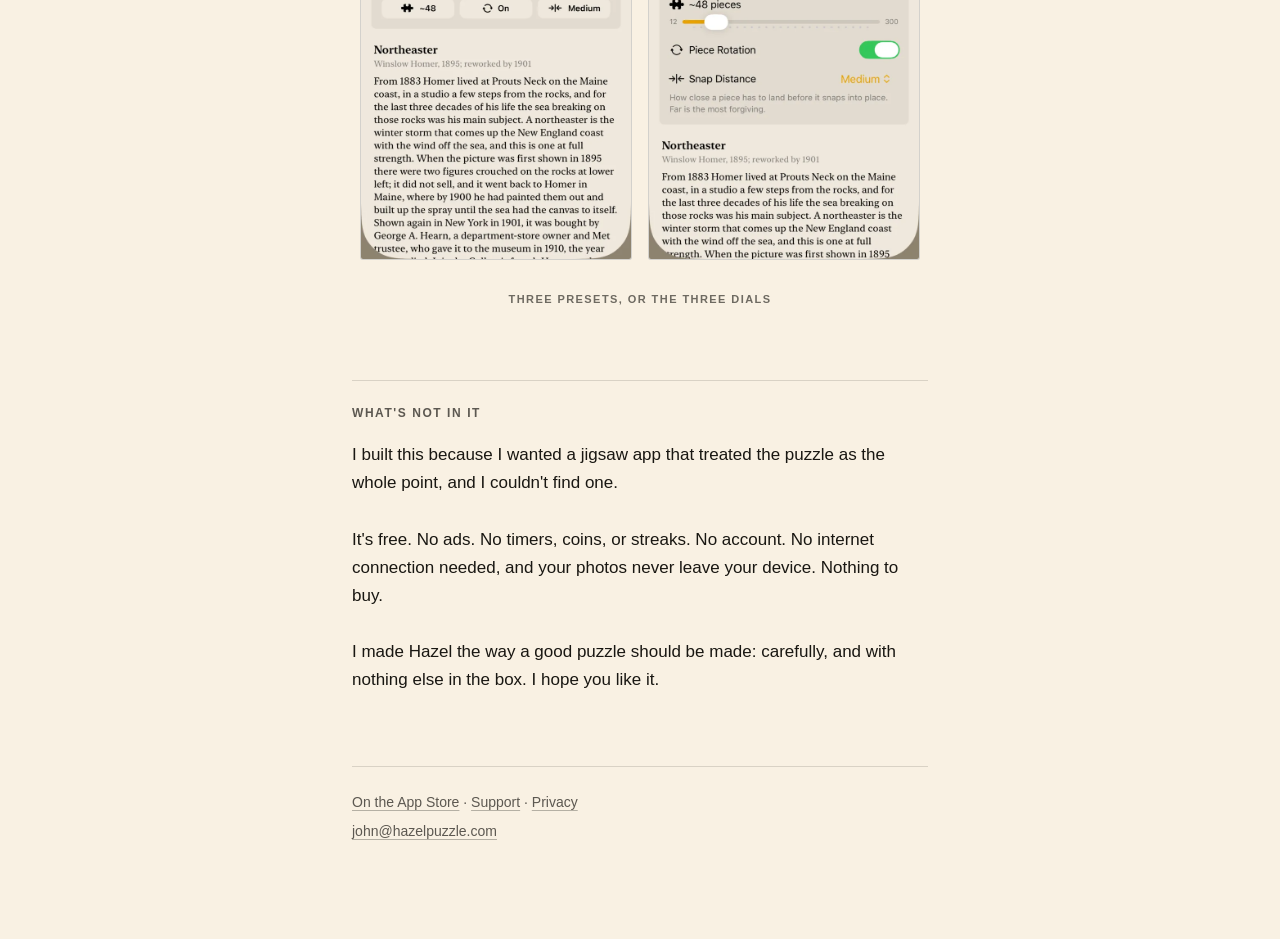
==== commit 38405be7: "Replace the screenshots with 17 Pro Max and 13-inch iPad Pro captures The new captures are larger an" ====
--- a/index.html
+++ b/index.html
@@ -34,11 +34,11 @@
   <figure class="shots devices wide">
     <picture>
       <source srcset="assets/home-iphone.webp" type="image/webp">
-      <img src="assets/home-iphone.jpg" width="660" height="1435" loading="lazy" decoding="async" alt="Make a Puzzle on iPhone: your own pictures in a row at the top, then the gallery two across, each painting with its title and artist.">
+      <img src="assets/home-iphone.jpg" width="660" height="1433" loading="lazy" decoding="async" alt="Make a Puzzle on iPhone: your own pictures in a row at the top, then the gallery two across, each painting with its title and artist.">
     </picture>
     <picture>
       <source srcset="assets/home-ipad.webp" type="image/webp">
-      <img src="assets/home-ipad.jpg" width="984" height="1416" loading="lazy" decoding="async" alt="Home on iPad: puzzles in progress down the left, and Make a Puzzle open beside them with your pictures and the gallery.">
+      <img src="assets/home-ipad.jpg" width="1064" height="1419" loading="lazy" decoding="async" alt="Home on iPad: puzzles in progress down the left, and Make a Puzzle open beside them with your pictures and the gallery.">
     </picture>
     <figcaption>iPhone and iPad</figcaption>
   </figure>
@@ -85,7 +85,7 @@
     <figure class="shot">
       <picture>
         <source srcset="assets/piece.webp" type="image/webp">
-        <img src="assets/piece.jpg" width="660" height="1435" loading="lazy" decoding="async" alt="A few joined pieces close up, their rims shaded from the same direction so they read as raised off the table, with the finished picture open in a popover above them.">
+        <img src="assets/piece.jpg" width="660" height="1433" loading="lazy" decoding="async" alt="A few joined pieces close up, their rims shaded from the same direction so they read as raised off the table, with the finished picture open in a popover above them.">
       </picture>
       <figcaption>Pieces close up, with the picture out</figcaption>
     </figure>
@@ -101,7 +101,7 @@
     <figure class="shot ipad">
       <picture>
         <source srcset="assets/generate.webp" type="image/webp">
-        <img src="assets/generate.jpg" width="984" height="1416" loading="lazy" decoding="async" alt="A cut part way drawn on iPad: the left of the picture already in pieces, the grid on the right still plain, and small orange cutting heads working along the lines between them.">
+        <img src="assets/generate.jpg" width="1064" height="1419" loading="lazy" decoding="async" alt="A cut part way drawn on iPad: the left of the picture already in pieces, the grid on the right still plain, and small orange cutting heads working along the lines between them.">
       </picture>
       <figcaption>The cut, part way drawn</figcaption>
     </figure>
@@ -119,11 +119,11 @@
     <figure class="shots">
       <picture>
         <source srcset="assets/presets.webp" type="image/webp">
-        <img src="assets/presets.jpg" width="660" height="1435" loading="lazy" decoding="async" alt="Setting up a puzzle: four difficulty tiles, each drawn with a few pieces from its own cut, with Medium chosen and its piece count, rotation and snap shown underneath, then the painting's title, artist and description.">
+        <img src="assets/presets.jpg" width="660" height="1433" loading="lazy" decoding="async" alt="Setting up a puzzle: four difficulty tiles, each drawn with a few pieces from its own cut, with Medium chosen and its piece count, rotation and snap shown underneath, then the painting's title, artist and description.">
       </picture>
       <picture>
         <source srcset="assets/custom.webp" type="image/webp">
-        <img src="assets/custom.jpg" width="660" height="1435" loading="lazy" decoding="async" alt="The same sheet on Custom: a piece-count slider running to 300, a rotation switch and a snap-distance menu.">
+        <img src="assets/custom.jpg" width="660" height="1433" loading="lazy" decoding="async" alt="The same sheet on Custom: a piece-count slider running to 300, a rotation switch and a snap-distance menu.">
       </picture>
       <figcaption>Three presets, or the three dials</figcaption>
     </figure>
--- a/assets/site.css
+++ b/assets/site.css
@@ -300,7 +300,7 @@
  * width that brings it to a phone shot's height, so it reads as the bigger
  * screen it is rather than a smaller one. `.devices` is the phone-and-iPad
  * pair: the columns are in the ratio of the two screens' aspect ratios
- * (660/1435 and 984/1416), which puts both at the same height. The phone keeps
+ * (660/1433 and 1064/1419), which puts both at the same height. The phone keeps
  * the 17rem every other phone shot has, so the iPad beside it comes out at
  * that full height too, and the pair takes the wide column to fit: the point
  * of the pair is how much more room the iPad gives you. */
@@ -327,11 +327,11 @@
 
 .shots figcaption { grid-column: 1 / -1; }
 
-.shot.ipad picture { max-width: 25.5rem; }
+.shot.ipad picture { max-width: 27.7rem; }
 
 .shots.devices {
-  grid-template-columns: 46fr 69.5fr;
-  max-width: 43.7rem;
+  grid-template-columns: 46fr 75fr;
+  max-width: 45.7rem;
 }
 
 /* The recording is that same screen, at that same width. */
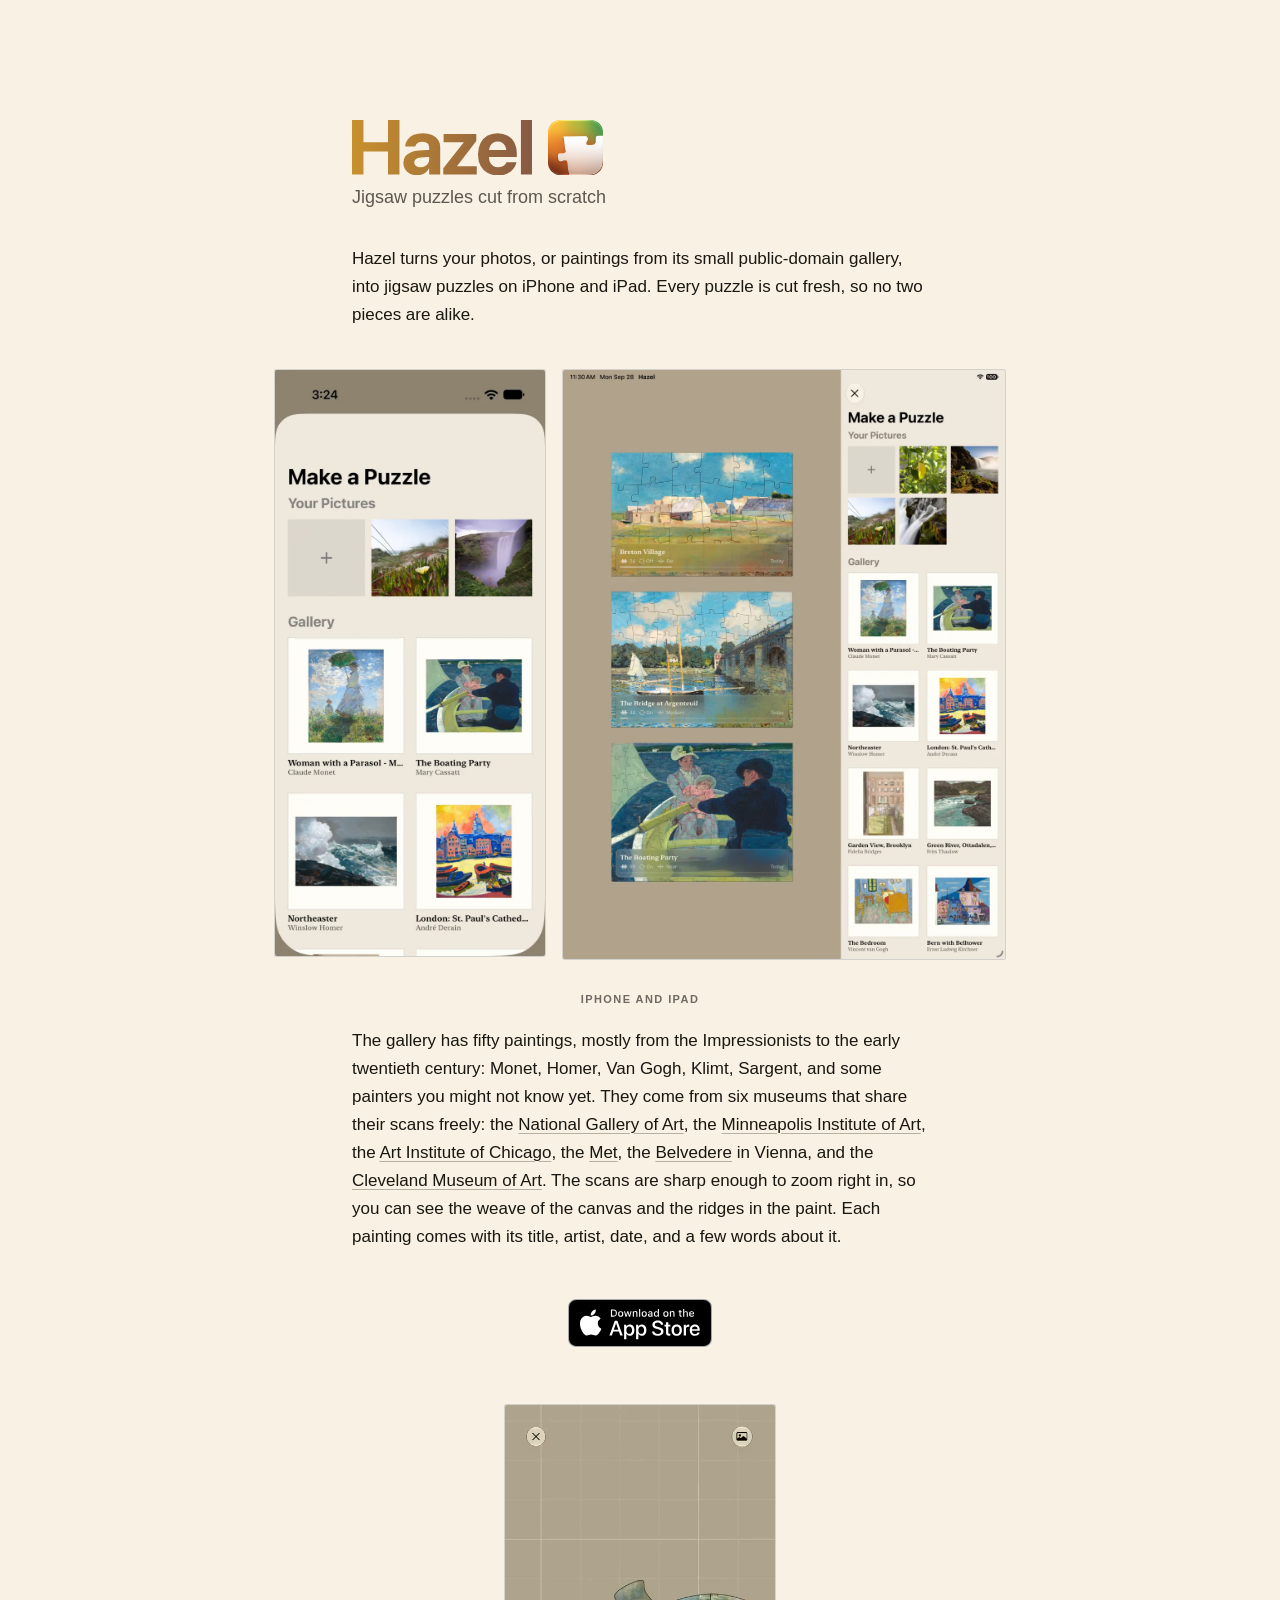
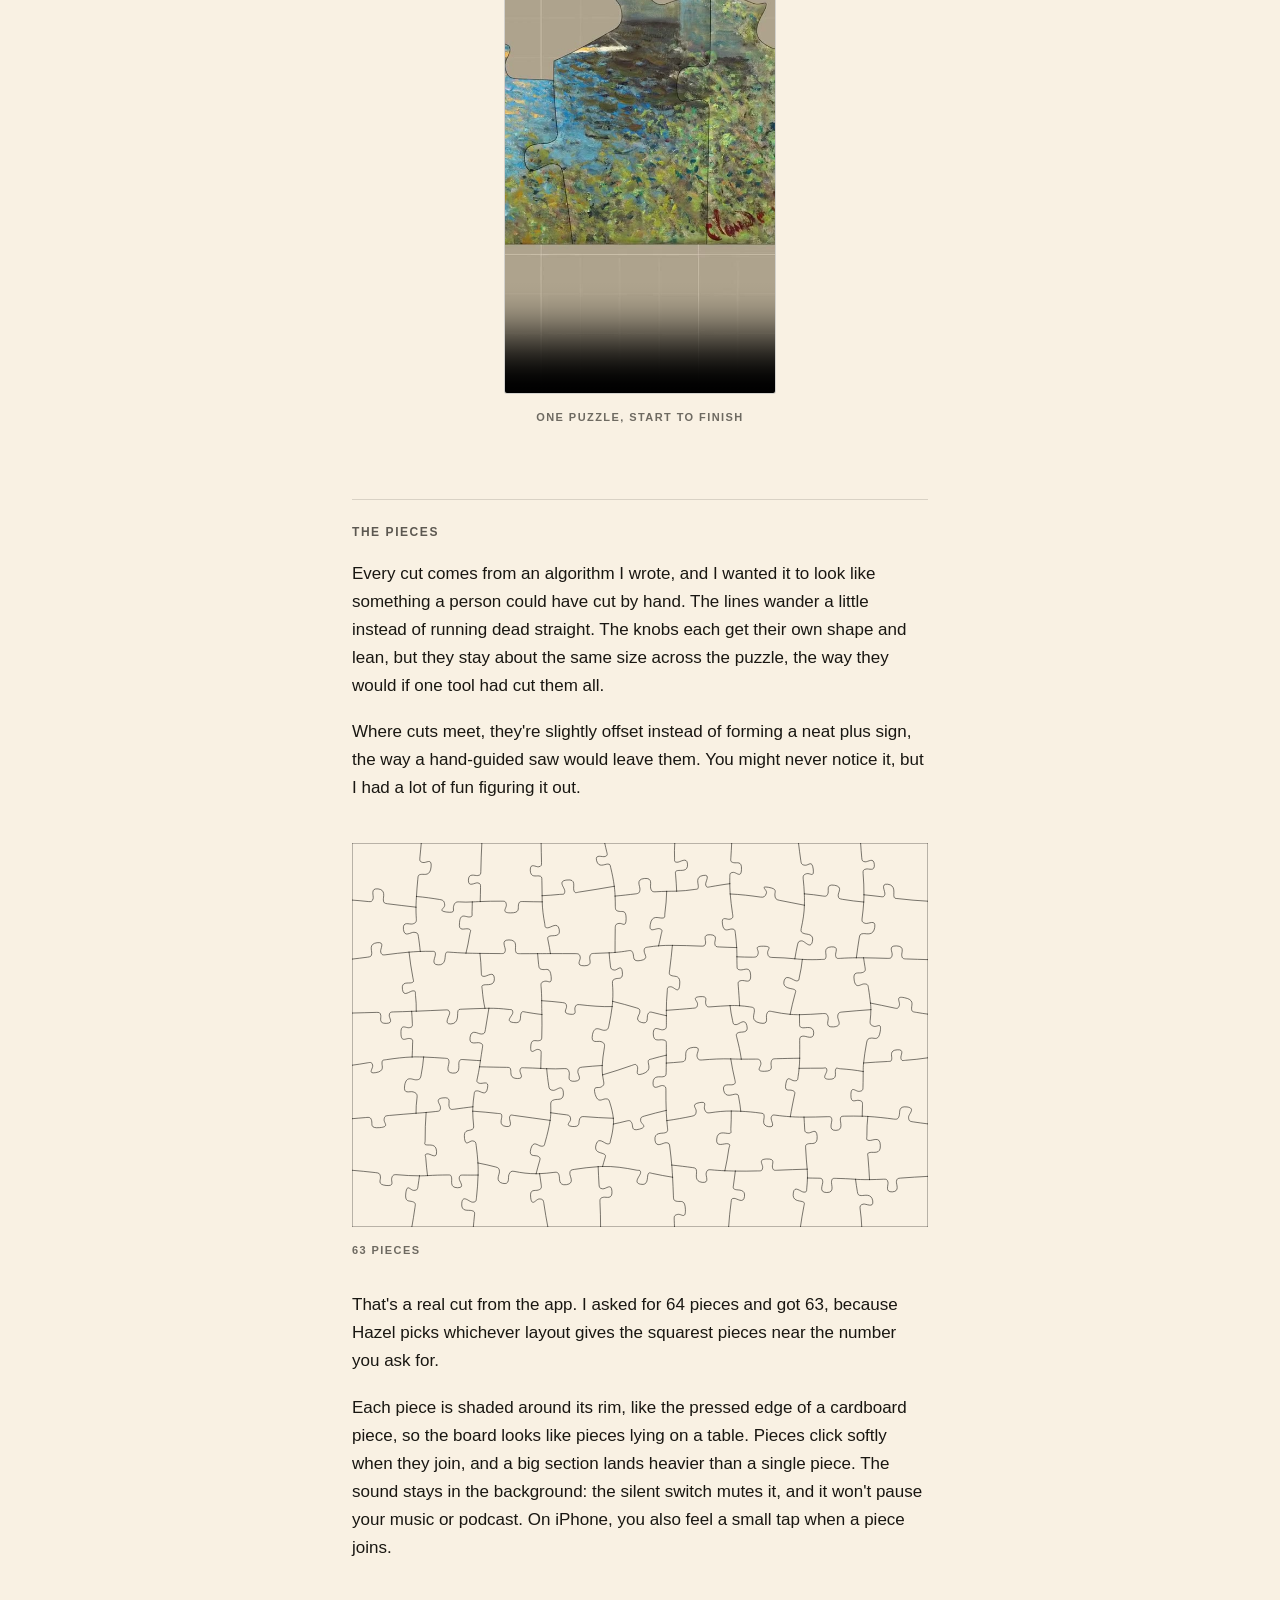
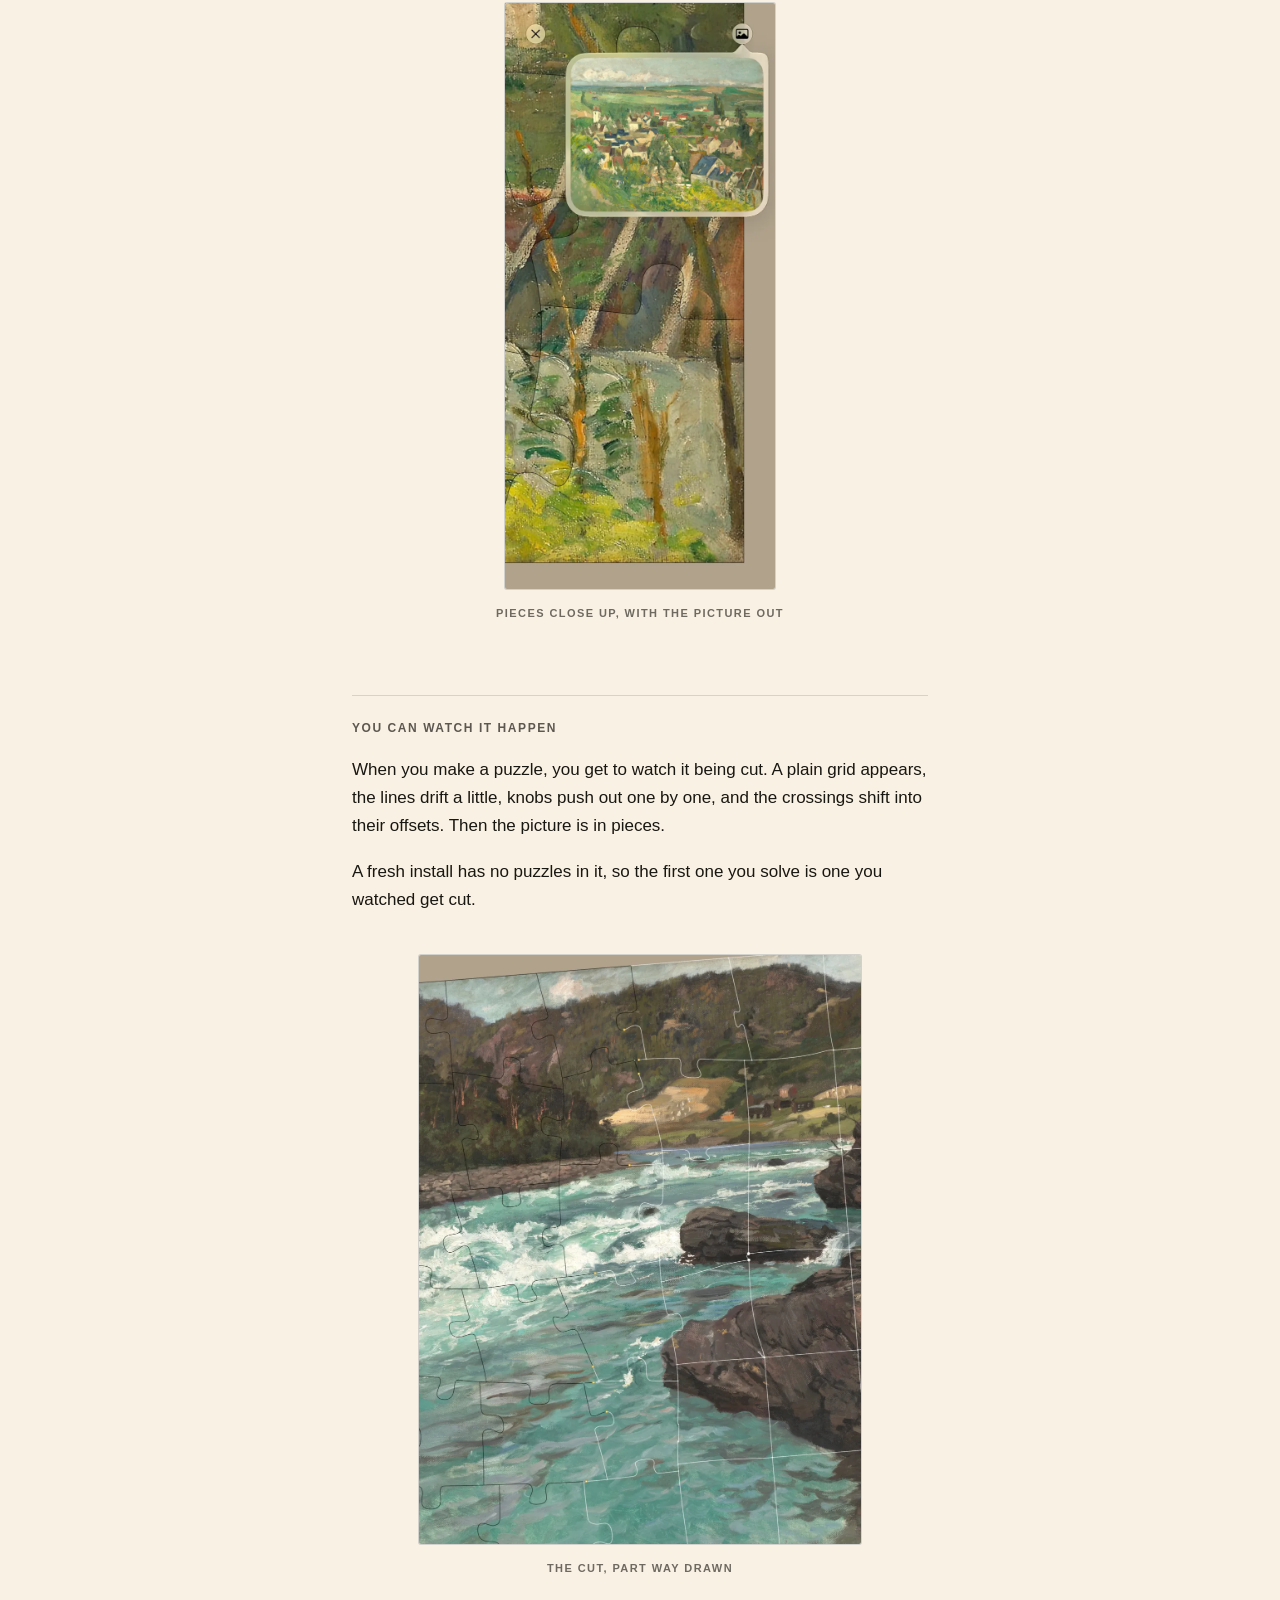
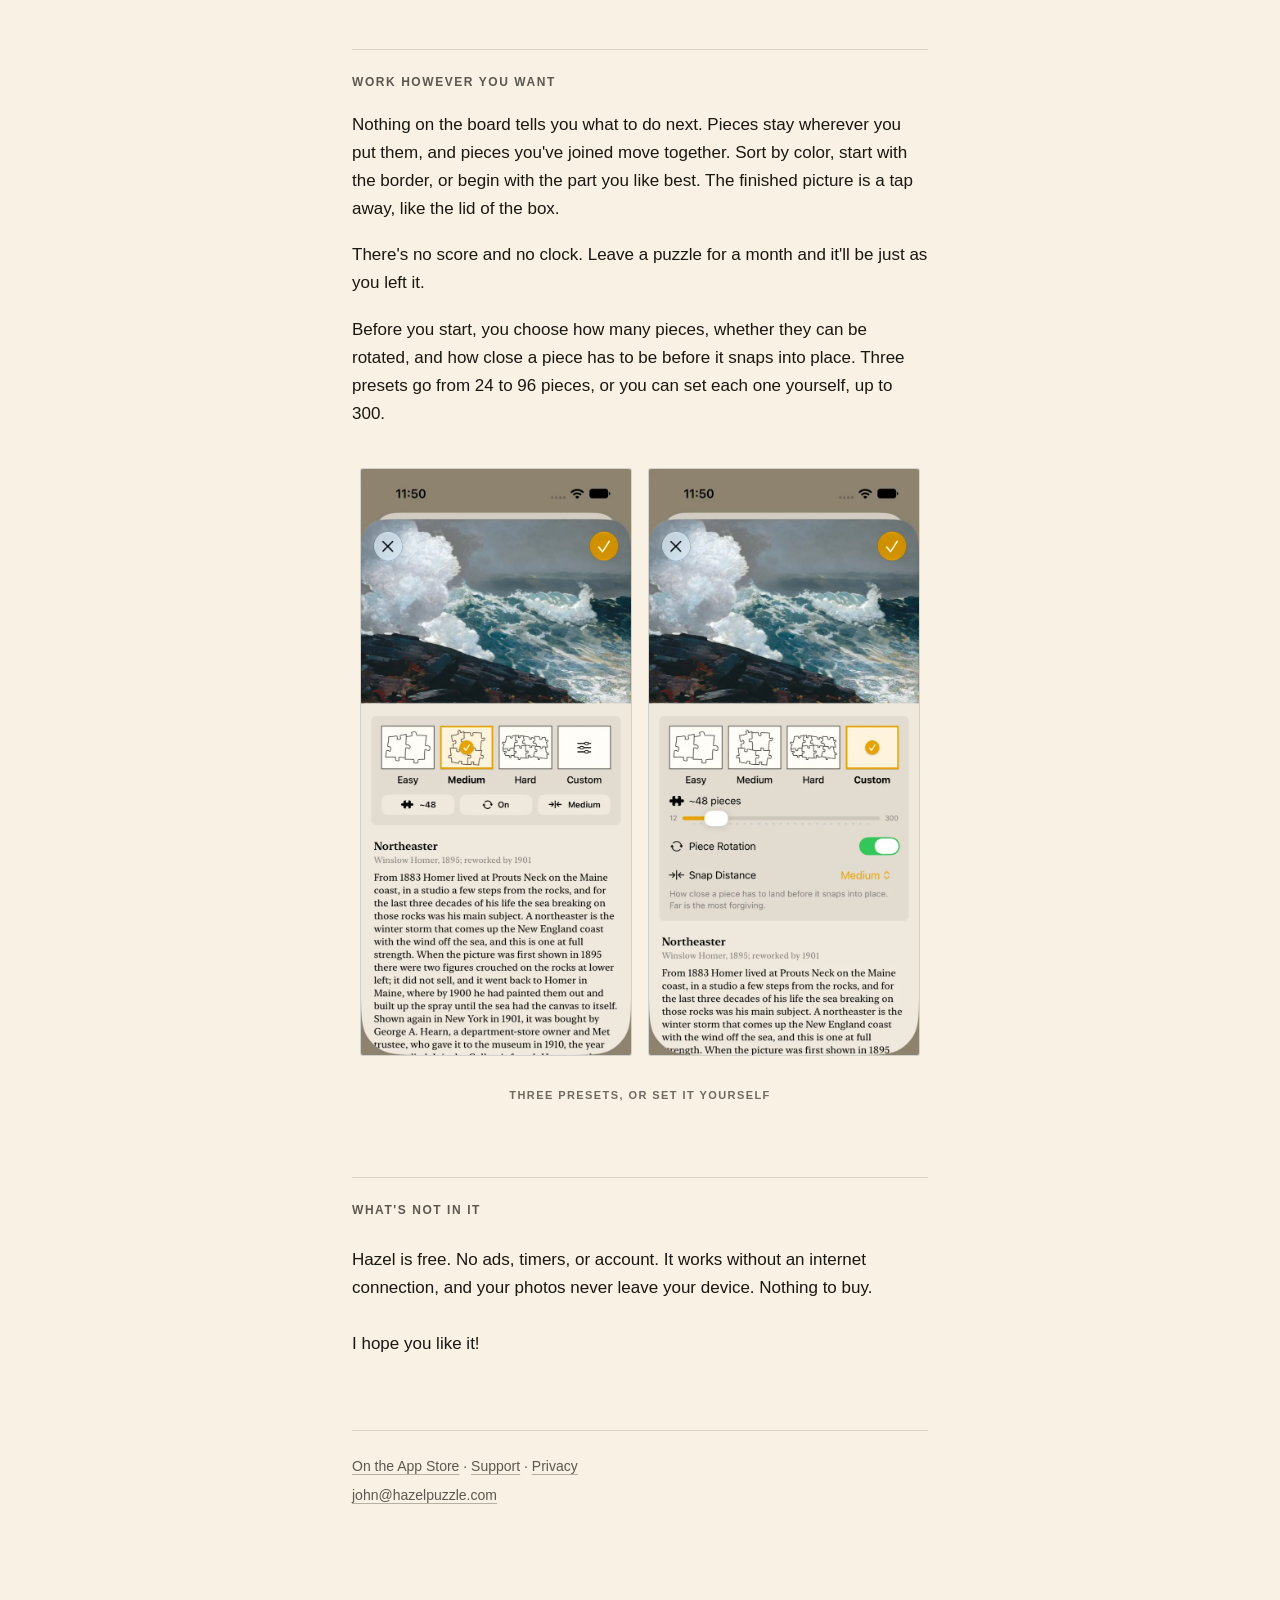
==== commit e50d2fc5: "Rewrite the copy to the voice and tone guide Shorter home and support pages, first person throughout" ====
--- a/index.html
+++ b/index.html
@@ -5,11 +5,11 @@
 <meta name="viewport" content="width=device-width, initial-scale=1">
 <meta name="color-scheme" content="light dark">
 <title>Hazel — Jigsaw puzzles cut from scratch</title>
-<meta name="description" content="Hazel makes jigsaw puzzles out of your own pictures, or out of a gallery of paintings that comes with the app. Up to 300 pieces, on iPhone and iPad. Free, with no ads, no account, and nothing to buy.">
+<meta name="description" content="Hazel turns your photos, or paintings from its small public-domain gallery, into jigsaw puzzles on iPhone and iPad. Every puzzle is cut fresh, so no two pieces are alike. It's free, with no ads, timers, or account.">
 <meta property="og:type" content="website">
 <meta property="og:url" content="https://hazelpuzzle.com/">
 <meta property="og:title" content="Hazel — Jigsaw puzzles cut from scratch">
-<meta property="og:description" content="Hazel makes jigsaw puzzles out of your own pictures, or out of a gallery of paintings that comes with the app. Every cut is generated from scratch, and no two pieces repeat. Free, with no ads, no account, and nothing to buy.">
+<meta property="og:description" content="Hazel turns your photos, or paintings from its small public-domain gallery, into jigsaw puzzles on iPhone and iPad. Every puzzle is cut fresh, so no two pieces are alike. It's free, with no ads, timers, or account.">
 <meta property="og:image" content="https://hazelpuzzle.com/assets/og.png">
 <meta property="og:image:width" content="1200">
 <meta property="og:image:height" content="630">
@@ -29,7 +29,7 @@
   </h1>
   <p class="subtitle">Jigsaw puzzles cut from scratch</p>
 
-  <p>Hazel makes jigsaw puzzles out of your own pictures, or out of a gallery of fifty paintings that comes with the app. Up to 300 pieces, on iPhone and iPad. Free, with no ads, no account, and nothing to buy.</p>
+  <p>Hazel turns your photos, or paintings from its small public-domain gallery, into jigsaw puzzles on iPhone and iPad. Every puzzle is cut fresh, so no two pieces are alike.</p>
 
   <figure class="shots devices wide">
     <picture>
@@ -43,7 +43,7 @@
     <figcaption>iPhone and iPad</figcaption>
   </figure>
 
-  <p>The gallery runs from the Impressionists into the early twentieth century: Monet, Homer and Van Gogh more than once, Klimt and Kirchner and Sargent, and a good few painters you may not have met yet. It's all public domain, from six museums: the <a href="https://www.nga.gov/artworks/free-images-and-open-access">National Gallery of Art</a>, the <a href="https://collections.artsmia.org/">Minneapolis Institute of Art</a>, the <a href="https://www.artic.edu/open-access">Art Institute of Chicago</a>, the <a href="https://www.metmuseum.org/hubs/open-access">Met</a>, the <a href="https://www.belvedere.at/en">Belvedere</a> in Vienna, and the <a href="https://www.clevelandart.org/open-access">Cleveland Museum of Art</a>. They're the collections with scans good enough to hold up close, and a puzzle is how you end up close. You spend twenty minutes on a hand's width of sky, matching one brushstroke to the next, and you come away knowing the painting in a way a look across a gallery never gives you: the weave of the canvas, the ridges in the paint. I've worked hard to make sure all of it comes through, at every zoom. Every painting comes with its title, artist, and date, and a few words about it.</p>
+  <p>The gallery has fifty paintings, mostly from the Impressionists to the early twentieth century: Monet, Homer, Van Gogh, Klimt, Sargent, and some painters you might not know yet. They come from six museums that share their scans freely: the <a href="https://www.nga.gov/artworks/free-images-and-open-access">National Gallery of Art</a>, the <a href="https://collections.artsmia.org/">Minneapolis Institute of Art</a>, the <a href="https://www.artic.edu/open-access">Art Institute of Chicago</a>, the <a href="https://www.metmuseum.org/hubs/open-access">Met</a>, the <a href="https://www.belvedere.at/en">Belvedere</a> in Vienna, and the <a href="https://www.clevelandart.org/open-access">Cleveland Museum of Art</a>. The scans are sharp enough to zoom right in, so you can see the weave of the canvas and the ridges in the paint. Each painting comes with its title, artist, date, and a few words about it.</p>
 
   <!-- App Store link, 1 of 2. Apple's own badge, unmodified, black on light
        and white on dark. The footer one is the same href as a plain link, a
@@ -65,22 +65,20 @@
   </figure>
 
   <section>
-    <h2>The pieces are the point</h2>
+    <h2>The pieces</h2>
 
-    <p>Most puzzle apps cut on a rigid grid and stamp a handful of tab shapes across it, which is why after twenty pieces they all start to look like each other. Hazel generates every cut from scratch, and no two pieces in a puzzle repeat.</p>
+    <p>Every cut comes from an algorithm I wrote, and I wanted it to look like something a person could have cut by hand. The lines wander a little instead of running dead straight. The knobs each get their own shape and lean, but they stay about the same size across the puzzle, the way they would if one tool had cut them all.</p>
 
-    <p>Every cut comes out of an algorithm I wrote, and every rule in it points the same way: it should look like a cut a person could have made, followed with a blade by someone paying attention. So the grid wanders before anything is drawn, and the rows and columns are already crooked by the time the first knob exists. Each knob is then shaped on its own, with its own width, neck, and lean, and they all come out the same size across the puzzle. A knob is the size of the tool that cut it. Scale each one to the piece it sits on, the way a grid-based cut does, and the wide pieces come out fat while the narrow ones look starved. It's the sort of thing you see immediately and can't name.</p>
-
-    <p>Where two cuts meet, they don't quite cross. One runs straight through and the other splits, arriving against it at two nearby points instead of one. A die stamps the whole grid at once and its cuts meet in clean plus signs; a blade following a line comes at it crooked. It's the detail I'm proudest of, even though almost nobody will consciously notice it. What they notice is that the pieces look right.</p>
+    <p>Where cuts meet, they're slightly offset instead of forming a neat plus sign, the way a hand-guided saw would leave them. You might never notice it, but I had a lot of fun figuring it out.</p>
 
     <figure class="cut">
       <svg xmlns="http://www.w3.org/2000/svg" viewBox="0 0 1200 800" fill="none" stroke="currentColor" stroke-width="1.94" stroke-linecap="round" stroke-linejoin="round" role="img" aria-label="A generated cut: 63 pieces, no two alike."><path d="M0 0L144.3 0M144.3 0L270.5 0M270.5 0L394 0M394 0L526.5 0M526.5 0L672.4 0M672.4 0L791 0M791 0L930.2 0M930.2 0L1059.6 0M1059.6 0L1200 0M0 118.9C11.3 119.7 22.5 120.8 33.8 122C40.1 122.6 42.2 122.1 44 116C45.8 109.9 37.3 93.7 54.2 95.6C71.1 97.6 64.9 112.3 65.3 118.6C65.7 125 67.7 125.8 74 126.6C93.8 129 113.5 131.5 133.3 133.7M134.3 111.4C151.6 112.8 167.4 115.3 182.6 117.7C190.4 118.9 192.5 121.2 193.1 129C193.7 136.8 177 140.9 197.4 143.9C217.5 146.1 209.5 139.7 211.6 132.1C213.7 124.6 216 122.2 223.9 122.7C232.6 123.3 241.4 123.4 250.6 122.8M267.1 122C281.4 121.3 295.7 121.1 310.1 121.2C317.8 121.3 320.2 120.4 321.5 128C322.9 135.6 309.4 145.4 329.9 145.6C350.6 146 345.5 136.5 346.8 128.9C348.2 121.3 350.8 121.9 358.5 122C371 122.3 383.6 122.5 396.3 122.6M396.1 109.8C408.3 109.2 420.4 108.3 432.5 107.1C440.2 106.4 443 108.4 443.3 100.6C443.7 92.9 427.1 79.3 447.7 77.1C468.3 74.4 459.9 91.1 462.2 98.5C464.5 105.9 466.7 103.1 474.4 102C498.4 98.5 522.4 94.3 546.4 90.2M548.1 110.6C562.8 109.3 576.6 107.6 590 106.1C597.2 105.2 599.3 104.1 599.9 96.8C600.5 89.6 590.2 76 609.1 73.9C627.9 72.1 620.3 87.1 622.2 94.1C624.1 101.1 626.3 102.1 633.5 101.6C640.8 101.1 648.1 100.8 655.6 100.7M676.4 100.3C688.6 100 700.6 98.7 712.8 96.9C719.2 96 721.2 97.3 721.5 90.8C721.7 84.4 714.8 70.4 731.5 67.6C748.7 64.6 734.9 81.4 736.9 87.5C738.9 93.6 740.8 92.2 747.2 91.1C759.9 88.9 773.1 86.6 787.1 84.8M787.9 106.2C809 107.2 830.1 109.6 851.2 112.7C858.3 113.8 861.1 111.3 863.4 104.4C865.7 97.6 848.5 89.3 867.5 92.3C886.6 95.6 880.9 100.8 881 108C881.2 115.2 883.2 118.1 890.3 119.4C907.7 122.7 925.1 126.2 942.5 129.6M942.4 105.9C955.1 106.8 967.8 108.5 980.4 110.4C987.2 111.5 989.6 111.3 991.7 104.7C993.8 98.2 986.9 85 1005.1 88C1023.4 91.1 1012.7 102.3 1012.9 109.2C1013.2 116 1015.5 116.2 1022.2 117.4C1036.9 119.7 1051.5 121.9 1066.1 123M1066.6 107.9C1077.8 109 1089.1 110.3 1100.3 111.6C1106.4 112.3 1108.4 113 1110.1 107.1C1111.7 101.2 1099.7 84 1116.1 85.9C1132.5 87.8 1128.3 103.5 1128.8 109.7C1129.3 115.8 1131.4 115.3 1137.5 115.9C1158.3 118.3 1179.1 120.3 1200 121.3M0 241.9C10.5 240.7 21.2 239.3 32 237.9C38.5 237 40.8 236.5 41.1 230C41.5 223.4 34.5 210.1 52.3 207.7C70.1 205.3 57.9 220.9 59.8 227.2C61.8 233.5 64.1 233.6 70.6 232.8C87.1 230.6 103.3 228.7 118.8 227.4M142.2 225.9C150.1 225.6 157.6 225.6 164.7 225.7C171 225.8 173 224.7 173.8 230.9C174.7 237.2 163.1 253.3 179.5 253.9C195.6 254.7 193.4 238.5 194.7 232.4C196 226.2 197.6 227.1 203.9 227.5C214.5 228.2 225.5 228.9 237.5 229.4M266.6 230C280.1 230.1 294.3 230.3 309 230.4C315.8 230.4 318.1 230.7 319.4 224C320.6 217.2 308.6 201.8 327.1 201.9C345.8 202 339.5 217.3 340.6 224C341.8 230.8 344.3 230.5 351.1 230.6C363.1 230.6 375 230.6 386.7 230.5M413.4 230.4C430.3 230.4 447.7 230.5 464.8 230.5C471.7 230.4 474.2 231.2 475.5 237.9C476.7 244.7 464.9 255.9 483.7 255.8C502.2 255.5 494.2 244.6 495.3 237.8C496.4 231 498.5 230.1 505.4 230C515.9 229.7 526.1 229.4 535.7 228.8M548 228C557.4 227.2 565.9 226.1 574 224.7C581.2 223.5 583.3 223.6 585.6 230.5C588 237.4 583.4 248.2 601.6 244.7C619.9 241.4 608.5 232.2 608.6 224.9C608.8 217.7 610.9 217.8 618 216.7C624.6 215.7 631.5 214.8 638.8 214.2M667.5 213.3C686.7 213.3 706.4 214 727 214.9C733.3 215.1 735.3 214.8 736.6 208.6C737.9 202.5 729.4 190.3 746.3 191.1C763.6 191.8 754.9 203.5 755.8 209.8C756.6 216 759 216.3 765.3 216.6C777 217.1 789 217.6 801.4 217.9M801.9 237.1C812.9 237.6 823.5 237.8 833.9 237.9C841.8 238 844.6 237.5 846.2 229.8C847.9 222.1 835.7 214.8 857 215C877.7 215.3 864.8 221.6 865.9 229.4C867 237.2 869.2 238.3 877.1 238.5C892.5 238.8 907.5 239.6 922.6 241.2M938.2 242.5C952.2 243.3 965.2 243.2 978.1 242.6C984.7 242.3 986.5 243.4 987.5 236.8C988.4 230.2 981.5 217.4 998.6 216.4C1016 215.3 1006.1 228.1 1007.5 234.7C1008.8 241.2 1010.9 240.7 1017.5 240.3C1028 239.7 1039 239.2 1050.7 239.1M1065.8 239.2C1081.4 239.4 1098 239.8 1114.9 240.3C1121.7 240.5 1124 240.3 1125.3 233.7C1126.7 227.1 1115.9 213.8 1134.2 214.4C1152.6 215 1144.4 227.8 1145.3 234.5C1146.3 241.1 1148.8 241.4 1155.5 241.6C1170.5 242.1 1185.4 242.6 1200 243M0 354.3C17.1 353.8 33.8 353.4 50.5 352.9C56.7 352.8 58.6 352.8 59.9 358.9C61.1 365 54.8 376.2 71.3 375.8C87.9 375.3 76.7 364.6 77.6 358.4C78.5 352.3 80.6 352.1 86.8 351.9C99 351.6 111.4 351.2 124.3 350.7M133.9 350.4C152.6 349.7 173.1 348.7 193.7 347.8C199.8 347.5 202.1 347.2 203.4 353.1C204.7 359 189.1 377.7 205.8 377C222.5 376.2 219.5 358.2 220.3 352.2C221.1 346.3 223.3 346.4 229.3 346.2C246.1 345.5 262.3 344.9 277 344.5M285.2 344.3C299.5 344.1 312.5 345.1 325 346.6C332.2 347.5 334.5 345.6 335 352.8C335.4 360.1 317.4 371.4 336.2 374C354.7 377 349.7 363.6 351.8 356.6C353.9 349.6 355.7 351.3 362.9 352.5C373.4 354.3 384.1 356 395.6 357.3M395.2 328.5C409.5 329.3 423.9 330.8 438.2 332.4C444.4 333.2 446.4 334 447 340.2C447.6 346.4 437.3 354.7 453.9 356.7C470.5 358.7 462.9 349.3 464.5 343.3C466.1 337.3 468.2 336.1 474.4 336.8C497 339.4 519.5 341.5 542 340.8M543 329.9C559.5 333.8 576 338.6 592.4 343.4C598.4 345.1 600.2 346.1 599.7 352.2C599.2 358.4 587.3 369.3 603.2 373.9C619.2 378.3 613.6 362.9 616.2 357.3C618.8 351.7 620.9 351.5 626.9 353.1C636.3 355.5 645.6 357.8 655 359.8M654.9 348.6C674 347.3 692.2 345.8 709.9 344.3C717 343.7 719.2 343.2 719.9 336.1C720.6 329.1 706.2 321.7 724.9 320.1C743.4 318.7 735.1 327.7 736.9 334.6C738.6 341.5 740.7 341.8 747.8 341.3C761 340.3 774.2 339.4 787.6 338.8M807.5 339C814.4 339.4 821.3 340.3 828 341.3C835.7 342.6 838.3 341.9 838.3 349.7C838.4 357.6 829.6 370.8 849.9 375C870.1 379.4 861.3 364.1 863.9 356.8C866.6 349.4 869 349.8 876.6 351.4C888.4 353.8 900.3 355.9 912.8 357M932.2 357.7C947.8 357.4 964 356.6 980.4 355.4C987.8 354.9 990.2 355.8 992 363C993.8 370.2 983.6 384.6 1003.4 383.1C1023.5 381.4 1011.1 368.4 1011.9 361C1012.6 353.6 1015.2 352.6 1022.6 352C1041.9 350.3 1061.4 348.5 1081 347.2M1080.2 333.5C1095.9 336.5 1111.5 339.9 1127.2 343.2C1134.9 344.9 1137.4 346.2 1140.2 338.8C1143.1 331.3 1130.1 317.9 1151 322.3C1171.9 326.4 1165.9 336.2 1165.8 344.1C1165.7 352.1 1168.4 351.6 1176.2 352.9C1184.1 354.3 1192.1 355.6 1200 356.6M0 463C10.6 461.6 21.2 459.9 31.7 458.1C38.6 457 40.8 455.8 43 462.5C45.1 469.2 31 481.6 49.6 478.4C68.3 475.3 62.2 465.3 62.5 458.3C62.7 451.2 65.2 452.4 72.2 451.3C89.8 448.6 107.4 446.4 125.3 445.8M149.3 445.9C164.3 446.5 178.5 447.4 193 448.4C199.7 448.9 201.4 448.8 202.1 455.4C202.9 462 192.7 478.2 209.7 479.4C227.4 480.7 221.3 463.5 222.8 457.1C224.4 450.6 226.7 450.8 233.3 451.3C244.1 452 255.4 452.8 267.6 453.5M265.7 466.3C284.9 466.8 303.6 467.1 321.7 467.4C327.8 467.5 329.8 467.2 330.7 473.2C331.6 479.3 328.4 490.4 344.6 490.7C360.6 491.1 348.8 479.5 350 473.5C351.3 467.5 353 468.1 359.1 468.3C370.7 468.6 382 469 393.3 469.6M405.6 470.2C418.2 470.8 430.2 470.6 442 470C448.8 469.6 451 471.3 452.6 478C454.2 484.6 446.4 497.7 464.3 496.4C482.1 494.8 469.7 482.6 470.5 475.8C471.3 469.1 473.2 467.6 480 466.9C493.5 465.6 507.1 464.3 521.3 463.5M522 483.1C542.3 477.4 562.4 470.4 582.7 463.5C589.3 461.2 591.3 459.3 594.5 465.6C597.7 471.9 587.1 487.1 605.1 481C623.2 475.2 618.2 464.7 617.3 457.7C616.5 450.7 619.1 451.5 625.9 449.5C635.5 446.7 645.2 444.2 654.8 442.1M654.8 458.5C665 457.9 674.9 457.1 684.7 456.2C691.8 455.6 694.3 454.7 695.1 447.6C695.9 440.5 691.8 427.6 711 425.8C729.9 424.1 717.1 437.4 718.8 444.4C720.5 451.3 722.8 452.6 729.9 452C749.8 450.3 769.4 449.2 789.1 449.8M811 450.3C821 450.3 830.7 450.3 840.2 450.2C848.1 450.1 850.3 450.5 851.8 458.2C853.3 466 838.7 475.9 859.2 475.6C879.8 475.2 871.8 465.5 873.1 457.7C874.3 449.9 876.6 449.5 884.5 449.4C899.8 449 915.6 448.6 932.7 448.4M931.5 469.4C947.4 469.3 963.3 469 979.2 469.1C986 469.2 988.4 466.2 989.3 473C990.1 479.8 975.8 491.9 994.1 492.2C1012.4 492.9 1005.7 479.7 1007.2 473.1C1008.7 466.4 1010.8 469.9 1017.6 470.4C1033.4 471.4 1049.2 473.1 1065 476.1M1065.8 458.3C1082.4 457 1098.9 456.1 1115.5 455.2C1121.8 454.8 1123.9 455.7 1124.5 449.4C1125 443.2 1119.1 431.9 1135.9 430.8C1152.6 429.6 1142 442.6 1143.6 448.6C1145.2 454.7 1147.1 453.2 1153.3 452.7C1168.9 451.5 1184.4 449.9 1200 447.5M0 574.4C9.3 573.6 18.8 572.8 28.4 572C36.1 571.3 39 571 40.9 578.5C42.9 585.9 36.6 594.9 57.8 593C79 591.1 66.2 583.8 66.9 576.1C67.6 568.4 70.3 568.3 78.1 567.6C97.3 565.9 116.1 564.3 133.4 563M154.4 561.4C161.4 560.8 168 560.1 174.5 559.4C181.9 558.6 183.9 558.9 184.3 551.4C184.7 544 170.6 533.2 189.5 531C208.4 528.5 200.1 541.8 202.3 548.9C204.4 556 206.4 555.4 213.8 554.5C225.6 552.9 237.9 551.2 251.8 549.6M251.5 558.7C268.9 559.8 286.2 561.5 303.4 563.4C309.6 564.1 311.7 562.8 312.1 569C312.4 575.1 304.7 588.6 321 590.6C337.4 592.7 326.5 576.9 328.3 571C330 565.1 331.9 566.8 338 567.6C362.9 570.9 387.8 574.5 412.8 577.9M414.1 562C425 563.6 435.9 565.1 446.8 566.3C453 567.1 454.9 568.9 455.5 575.2C456 581.4 442 588.7 458.7 590.6C475.5 592.2 472 583.3 473.6 577.3C475.2 571.2 477.4 569.5 483.7 570C503.9 571.7 524.2 572.8 544.5 573.5M544.6 585.5C553.5 583.7 562.3 581.6 571.1 579.4C577.9 577.6 580.3 577.6 583.2 584C586.1 590.4 580.8 601 599 596.1C617.3 590.9 601.9 585.5 601.3 578.5C600.8 571.5 603 570.6 609.8 568.7C624.7 564.5 639.6 560.4 654.6 557.1M655.9 578.4C674.2 575.9 691.4 572.5 708.1 569.2C714.9 567.8 716.9 565.6 717.1 558.6C717.3 551.7 705.4 544.5 723.7 540.9C741.5 537.7 732.2 547.7 734.4 554.3C736.6 560.9 738.9 563.2 745.8 562.1C760.7 559.8 775.4 558.2 790.2 558.4M810 558.9C824.7 559.5 837.7 560.9 850.4 562.6C856.6 563.4 858.3 563.2 858.7 569.4C859.1 575.7 852.3 588.8 868.1 591C884.2 593.2 871.6 578.2 873.3 572.2C875.1 566.2 876.8 566.3 883 567.1C892.5 568.4 902.4 569.5 913.1 570.2M941.7 571.1C957.1 571.2 973.5 570.7 990 570.2C996.2 570 998.4 569.6 999.6 575.6C1000.7 581.6 991.2 599.3 1008.1 598.7C1024.8 598.3 1016.4 580.8 1017.4 574.7C1018.3 568.7 1020.5 569.2 1026.6 569.1C1039.1 568.9 1051.4 568.8 1063 569.2M1074.6 569.7C1093.3 570.8 1111 572.8 1128.2 575.1C1135.5 576.1 1137.8 575.3 1140 568.2C1142.1 561.2 1137.3 547.2 1156.4 549.9C1175.4 552.7 1159.2 564.4 1159.5 571.7C1159.9 579.1 1162 580 1169.2 581C1179.4 582.5 1189.6 584 1200 585.2M0 681.8C16.1 683.1 32.7 684.9 49.3 686.7C56.2 687.4 58.7 688.7 59.3 695.6C60 702.5 52.1 711.5 71 713.5C89.8 715.3 80.9 705.2 82.7 698.5C84.4 691.8 86.9 690.5 93.8 691.1C110 692.5 125.8 693.4 140.6 693.4M157.3 692.9C171.9 692 185.1 691.7 198 691.6C204.7 691.6 206.3 690.9 207.5 697.4C208.8 703.9 203 718.1 219.9 718.2C237.4 718.4 222.3 704.5 223.3 697.9C224.4 691.4 226.4 691.8 233.1 691.8C242.4 691.9 252.1 691.9 262.7 691.8M262.4 666.6C275.1 668.9 287.4 671.9 299.6 675C305.6 676.5 307.3 678.9 307.2 685.1C307.1 691.3 297.7 705 313.8 709C329.9 712.7 324.6 697.1 326.8 691.3C329 685.5 331.5 682.8 337.5 684C352.6 687.1 367.9 689.2 383.6 689M390.8 688.9C400.7 688.5 410.7 687.5 420.7 686.2C427.4 685.4 429.5 686 431.5 692.4C433.4 698.9 429.1 714.3 446.8 711.8C464.7 709 453.4 694.9 453.8 688.1C454.2 681.4 456.4 681 463.1 680C479.3 677.6 495.8 675.3 512.8 674.3M522.1 673.9C544.8 673.1 568.4 676.7 592.4 681.5C598.5 682.7 601.1 680.4 601.3 686.6C601.4 692.8 584.4 707.6 601.1 710.9C617.8 714.5 614.5 697 616.5 691.1C618.5 685.2 620.5 687.3 626.6 688.6C640.3 691.5 654.1 694.2 667.9 696.3M666.2 671C681.9 672.6 695.8 674.4 709.3 676.2C715.7 677 717.4 678 717.8 684.5C718.3 691 713 704.9 729.5 707C746.1 708.8 736.1 693.7 737.9 687.4C739.7 681.2 741.6 680.2 748 680.8C757.2 681.7 766.7 682.4 776.8 682.8M798.6 683.5C813.5 683.8 828.9 683.6 844.7 683.2C852.1 683 854.4 683.9 855.5 676.6C856.6 669.3 844.5 658.9 864 658.3C883.9 657.5 874.4 668.3 875.9 675.5C877.3 682.8 879.9 682 887.2 681.7C907.3 680.9 927.7 680 948.3 679.5M948.9 697.9C956.5 698.1 963.7 698.2 970.6 698.3C977.5 698.4 979.7 698.1 980.7 704.9C981.7 711.7 971 728 989.1 728.2C1006.7 728.4 997.6 711.4 999 704.7C1000.4 697.9 1002.2 698.6 1009 698.7C1021.8 699 1034.7 699.5 1049 700.6M1078.2 701.3C1087.6 701.2 1097.3 700.9 1107.2 700.4C1113.2 700.1 1115.2 700.7 1116.6 706.6C1118 712.4 1109.5 727.8 1125.6 726.8C1142 725.7 1133.5 711.2 1134.2 705.3C1134.9 699.3 1137 698.6 1143 698.1C1162.2 696.8 1181.5 695.3 1200 694.5M0 800L124.7 800M124.7 800L252.8 800M252.8 800L408 800M408 800L517.9 800M517.9 800L671.9 800M671.9 800L784.6 800M784.6 800L934.2 800M934.2 800L1062 800M1062 800L1200 800M0 0L0 118.9M144.3 0C143.5 9.5 142.6 19.2 141.6 29C140.9 36.2 140.5 38.7 147.4 40.6C154.3 42.5 166.7 30.2 164.8 49.8C162.8 69.3 151.8 64.7 144.7 65.3C137.6 65.9 137.7 68.4 137.1 75.6C135.9 87.9 134.9 100 134.3 111.4M270.5 0C269.4 19.7 268.9 39.4 268.4 59.1C268.3 65 267.9 66.9 262 67.8C256.1 68.7 242.8 61.5 242.5 77.4C242.2 93.3 256.1 81.9 261.9 83.1C267.7 84.3 267.9 86.3 267.8 92.2C267.6 102.1 267.4 112 267.1 122M394 0C394.3 13.4 394.5 26.8 394.8 40.3C394.9 46.3 395 48.3 389.1 49.5C383.1 50.7 371.1 40.3 371.4 56.6C371.7 72.8 383.5 67.7 389.5 68.6C395.5 69.5 395.5 71.5 395.6 77.6C395.8 88.3 396 99.1 396.1 109.8M526.5 0C527.8 6.2 529.2 12.3 530.7 18.4C532.1 24.1 532.9 25.8 527.4 28.1C521.9 30.3 505.8 21.7 509.6 36.9C513.5 52.1 526.3 44.1 532.2 43.9C538.2 43.6 537.6 45.6 539 51.4C542 63.8 544.7 76.6 546.4 90.2M672.4 0C671.6 10.4 671.6 20.7 672 31C672.2 37.2 670.6 39.3 676.8 40.1C682.9 41 698.2 27.5 699 44.1C700.2 60.7 684.6 56.1 678.5 57.4C672.5 58.8 673.8 60.7 674.2 66.9C675.1 78.1 676 89.2 676.4 100.3M791 0C790.6 10.4 790 20.4 789.3 30.3C788.8 37.4 788.2 39.4 795.1 41C802 42.5 812.5 36.6 811.4 55.2C810.7 74.4 800.8 60.3 793.7 61.2C786.7 62.1 787.3 64.7 787.1 71.8C787 76 787 80.4 787.1 84.8M930.2 0C931.6 12.4 933.3 24.4 935 36.5C936 43.7 937.1 45.8 944.4 46.3C951.7 46.7 958.2 35.1 960.9 54.2C963.2 73.5 954.2 61.8 947.2 63.9C940.2 66 939.3 68.5 940.1 75.7C941.1 85.6 942 95.6 942.4 105.9M1059.6 0C1060.2 10.4 1061.1 20.6 1062 30.8C1062.5 36.7 1063.2 38.5 1069.1 39.2C1075 39.8 1086.8 29 1088.2 44.6C1089.5 60.3 1076.7 52.8 1070.9 54.2C1065.2 55.6 1064.3 57.5 1064.8 63.4C1065.9 78 1066.7 92.7 1066.6 107.9M1200 0L1200 121.3M0 118.9L0 241.9M133.3 133.7C133.2 142.1 133.5 149.9 134 157.3C134.5 164.3 133.1 166.7 126.3 168.6C119.5 170.4 105.2 161.7 107.1 180C109.5 197.8 122.1 185.4 129.1 186C136.1 186.5 137.5 188.2 138.4 195.2C139.8 205 141.2 215.1 142.2 225.9M250.6 122.8C250.6 129.6 250.4 136.4 250.1 143.1C249.8 150.9 252.2 153.7 244.4 154.1C236.6 154.5 225.7 145 224 165.8C221.3 186.5 235 176.8 242.5 179C250 181.3 246.4 183.5 245.2 191.2C243.2 203.9 240.6 216.6 237.5 229.4M396.3 122.6C396.6 138 398.7 153 401.5 168.1C402.6 174.4 401.2 176.6 407.6 176.7C414 176.8 428.4 163.3 431.7 179.9C435.2 196.8 418.3 191.8 412.3 193.9C406.2 195.9 407.5 198 408.7 204.2C410.5 212.8 412.1 221.5 413.4 230.4M548.1 110.6C548.4 117.6 548.6 124.6 548.6 131.8C548.7 139.1 549.4 141.2 556.6 142.4C563.8 143.7 571.1 138.7 571.1 157.8C570.9 177.4 563.5 166.2 556.2 167.5C549 168.7 548.5 171.2 548.4 178.5C548.2 194.6 547.9 211.1 548 228M655.6 100.7C655.3 115.6 654 130.7 651.9 145.7C650.9 153.3 653.5 156.2 645.8 156.4C638.2 156.6 624.9 149 621.5 169.3C617.5 189.6 633.7 176.2 641 178.6C648.2 181.1 645.6 183.3 644 190.8C642.4 198.6 640.6 206.4 638.8 214.2M787.9 106.2C788.9 119.2 790.8 133.1 792.8 147.3C793.8 154.2 794.4 156.6 787.7 158.7C781.1 160.7 769 150.1 771.8 169C774.4 188 784.4 178.9 791.4 179.2C798.3 179.6 797.9 182.2 798.8 189.1C800 198.9 800.9 208.6 801.4 217.9M942.5 129.6C942.2 146.2 939.4 161.9 935.9 178.2C934.5 184.4 935.8 186.4 941.7 188.6C947.7 190.8 963 188.7 959.2 205.1C955.3 222.3 943.3 203.9 937 203.9C930.7 203.9 929.5 206.1 928.1 212.3C926.1 221.5 924.2 231.1 922.6 241.2M1066.1 123C1065.4 134.2 1064.3 145.2 1062.8 156.3C1061.9 163.1 1062.7 165.3 1069.3 167.4C1075.9 169.5 1091.6 157.7 1089.1 175.6C1086.4 193.8 1072.5 188.5 1065.6 188.8C1058.7 189.1 1057.7 191.3 1056.7 198.1C1054.6 211.4 1052.5 225 1050.7 239.1M1200 121.3L1200 243M0 241.9L0 354.3M118.8 227.4C120.5 245.3 123.8 263 126.9 280.8C128 287.3 130.3 289.2 124 291.1C117.7 293 102.2 287.6 105.1 305C107.3 322.4 120.8 307.7 127.3 308C133.9 308.4 131.6 310.8 132.3 317.3C133.5 328.3 134.2 339.3 133.9 350.4M266.6 230C268.2 243 268.8 256 269.4 269C269.7 275.2 268.7 277.3 275 277.9C281.2 278.4 295.8 265.4 296.6 282C297.5 298.7 280.9 294.1 274.8 295.7C268.8 297.3 270.8 299.2 271.3 305.4C272.4 318.4 274 331.5 277 344.5M386.7 230.5C387.3 238.5 388 246 388.8 253.1C389.6 260.5 390.3 263.1 397.7 263.7C405.1 264.4 412.6 258.5 414.9 278C416.8 296.8 408.7 286 401.4 288C394.2 289.9 393.2 291.8 393.9 299.2C394.7 308.7 395.2 318.2 395.2 328.5M535.7 228.8C536.3 238.3 537.3 247.2 538.4 255.9C539.1 262.3 540.4 264 546.8 264.7C553.2 265.3 561.1 251.8 563.2 268.4C565.1 284.8 556.4 281.1 550.2 282.6C544 284.2 542.1 286.1 542.6 292.5C543.6 304.3 544 316.5 543 329.9M667.5 213.3C666 230.3 663.9 247.4 661.8 264.1C660.9 271.8 659.4 274.6 666.8 276.6C674.2 278.7 685 275.2 682.6 296.1C680.6 316.3 671.2 298.9 663.5 299.5C655.9 300.1 657.4 302.6 656.7 310.3C655.5 323.8 654.7 336.7 654.9 348.6M801.9 237.1C801.8 242.8 801.9 248.2 802.1 253.6C802.3 261.4 801.6 263.5 809.3 264.4C817 265.3 829.5 255.4 830.5 275.2C832 295.2 818.5 284.9 810.9 286.6C803.4 288.4 804.2 290.5 804.8 298.3C805.7 310.9 806.7 324.2 807.5 339M938.2 242.5C937.1 254.8 934.8 267.1 932 279.3C930.7 285.2 932 287.5 926 287.3C919.9 287 903.9 271.5 900.1 287.3C896 303.1 914.9 302.6 920.5 304.9C926.1 307.2 924.5 309 922.9 314.8C919.2 328.9 915.5 342.9 912.8 357M1065.8 239.2C1066.7 245.5 1067.6 251.5 1068.6 257.4C1069.8 265.1 1070.4 267.5 1063 270C1055.5 272.5 1042.9 265.5 1046.2 285.6C1049.5 305.6 1059.4 293.5 1067.3 293.6C1075.1 293.8 1075 296.1 1076.2 303.8C1077.6 313.3 1079 323 1080.2 333.5M1200 243L1200 356.6M0 354.3L0 463M124.3 350.7C124.8 358.2 125.3 365.6 125.6 373C125.9 380.8 127.3 383.3 119.7 384.7C112 386.2 101.5 375.3 102 396.1C102.1 417 112.4 406 120.1 407.3C127.8 408.5 126.4 411.1 126.2 418.9C126.1 427.8 125.8 436.8 125.3 445.8M285.2 344.3C282.8 359.4 280.3 374.2 277.9 388.7C276.8 395.5 276.3 397.9 269.4 398C262.4 398.1 249 386.3 246 404.7C243.1 422.8 259.8 414.1 266.3 416.4C272.9 418.7 272.7 420.7 271.6 427.5C270.2 436.4 268.8 445 267.6 453.5M395.6 357.3C396 372.5 395.8 387.1 395.4 402C395.2 408.9 395.7 410.8 388.9 411.9C382.1 413 372.9 406.6 372.3 424.8C371.6 443.5 381.1 428.7 387.9 430.1C394.6 431.4 394.3 433.8 394 440.7C393.7 450 393.4 459.6 393.3 469.6M542 340.8C540.6 353 538.1 366.3 535.3 380C533.7 387.4 532.7 390.1 525.1 390.2C517.5 390.2 505.4 378.5 501 399.2C496.9 419.9 511.7 411.3 518.8 413.8C526 416.4 527 419.4 525.7 426.9C523.5 439.6 521.8 452 521.3 463.5M655 359.8C655 366.4 655 372.3 655 377.8C655 385.3 655.1 387.8 647.8 389.1C640.4 390.4 627.7 378.1 627.7 397.6C627.6 415.6 640.3 408.8 647.6 410.1C655 411.4 654.9 412.8 654.9 420.3C654.9 427 654.9 434.1 654.8 442.1M787.6 338.8C788.6 349.2 790.5 359.6 792.9 369.9C794.3 376.3 793.8 378.6 800.3 378.4C806.8 378.2 818.5 363.4 822.6 380.4C827 397.4 811.5 392.5 805.5 394.9C799.5 397.3 800.2 399.4 801.8 405.7C805.6 420.6 809.1 435.4 811 450.3M932.2 357.7C932.3 363.9 932.3 369.8 932.4 375.7C932.4 382 932.5 383.8 938.8 384.9C945 385.9 961.7 379.3 961.9 395.6C962.1 412 945.4 401.2 939.1 402.4C932.9 403.5 932.7 405.3 932.7 411.6C932.8 423.2 932.8 435.1 932.7 448.4M1081 347.2C1081 354.3 1080.4 361.8 1079.6 369.5C1078.7 376.9 1080.1 379.6 1087.2 381.9C1094.3 384.2 1103.4 371.9 1100.6 392.1C1097.1 412.6 1089.7 406.1 1082.2 406.4C1074.7 406.7 1073.3 409.4 1072 416.8C1069.4 431.2 1067 445.3 1065.8 458.3M1200 356.6L1200 447.5M0 463L0 574.4M149.3 445.9C148.4 458.2 146.4 470.5 144.1 482.9C142.7 490.6 141.5 493.1 133.7 493.4C125.9 493.7 113.8 483.6 109.8 504.4C106.3 525.2 119.9 516.2 127.3 518.5C134.8 520.9 136.5 523.8 135.4 531.5C134 542 133.2 552.5 133.4 563M265.7 466.3C264.4 474.4 262.9 482 261.3 489.4C259.9 496.3 258.6 498.1 265.2 500.5C271.9 502.8 286 493 282.3 510.8C279 528.8 268.2 516.4 261.2 516.4C254.1 516.5 255.3 518.8 254.2 525.8C253.1 533.3 252.2 541.2 251.8 549.6M405.6 470.2C406.6 482.9 408.2 494.4 409.8 505.8C410.8 512.8 412.2 514.7 419.3 515.3C426.4 515.8 437.9 501 440.3 519.2C442.1 537.7 428.7 532.9 421.9 534.8C415.1 536.6 413.7 539 414 546.1C414.2 551.3 414.3 556.5 414.1 562M522 483.1C522.5 487.2 523.2 491.3 524 495.4C525.4 502.5 525 505.6 518.3 508.6C511.7 511.5 501.3 504.1 506.6 523.7C512.6 542.7 520.4 533.6 527.7 533.1C534.9 532.6 535.4 535 537.5 542C540.8 552.7 543.5 563.2 544.5 573.5M654.8 458.5C654.7 464.7 654.6 471.1 654.5 477.7C654.4 484 654 485.9 647.8 487C641.6 488.1 627.4 483.1 627.1 500.1C627 517.3 641 504.2 647.2 505.3C653.4 506.4 654 508.7 654 515C653.9 529.2 654 543.5 654.6 557.1M789.1 449.8C791.2 464.2 794.3 478.6 797.6 493C798.9 499.1 799.8 501.1 794 503.3C788.1 505.5 770.6 499 774.3 515.4C777.8 531.9 792.8 523.3 799.1 523.2C805.3 523.1 804.7 525.3 805.9 531.5C807.6 540.6 809.1 549.7 810 558.9M931.5 469.4C931 475.1 930.3 480.8 929.4 486.4C928.3 493.7 929 495.5 921.7 495.4C914.3 495.4 907.2 482.7 904 500.9C900.1 519.7 910.3 512.9 917.2 515.5C924.1 518 923 520.1 921.4 527.3C918.6 540.5 915.7 554.6 913.1 570.2M1065 476.1C1065 486.8 1064.8 496.8 1064.6 506.4C1064.5 514.1 1064.7 516.2 1057.1 517.4C1049.5 518.6 1039.9 504.3 1039.4 524.2C1038.8 544.2 1048.8 534.7 1056.4 536.2C1063.9 537.7 1063.7 540 1063.5 547.7C1063.3 554.6 1063.1 561.7 1063 569.2M1200 447.5L1200 585.2M0 574.4L0 681.8M154.4 561.4C152.9 580.7 152.2 600.1 152.4 619.4C152.4 625.8 149.1 628 155.4 629C161.8 630 175.6 625.7 176.2 643C177.2 660.3 162.9 646.4 156.6 647.6C150.2 648.9 153.4 650.9 153.8 657.4C154.7 669.3 155.8 681.1 157.3 692.9M251.5 558.7C251.5 567.9 252.2 577.7 253.3 587.7C254 594.1 253.1 596.3 246.9 598C240.7 599.8 232.2 598.1 234.4 615.6C236.8 633.2 244.4 620.2 250.8 620.6C257.3 621.1 257.9 623.5 258.7 629.9C260.3 642.2 261.7 654.5 262.4 666.6M412.8 577.9C410.6 592.6 406.8 607.5 402.5 623C400.6 629.7 401.2 632.2 394.2 631.6C387.2 631.1 378.1 618.5 372.7 636.6C367.2 655.2 380.6 649.6 387 652.5C393.3 655.5 392.1 658 390.2 664.7C387.9 672.7 385.6 680.8 383.6 689M544.6 585.5C543.9 597.1 541.7 607.9 538.9 618.4C537.2 624.8 538.8 627.3 532.2 626.8C525.6 626.3 513.6 611.2 508.6 627.9C503.2 644.7 517.7 644.6 523.7 647.4C529.8 650.1 528.4 652 526.5 658.4C524.9 663.4 523.5 668.6 522.1 673.9M655.9 578.4C656.3 583.4 656.8 588.4 657.3 593.4C658 599.9 658 601.9 651.7 603.8C645.4 605.6 629.2 602 631.2 619.2C633.4 636.5 648 624 654.5 624.4C661.1 624.8 661.3 626.9 662.1 633.4C663.6 645.7 665.1 658.2 666.2 671M790.2 558.4C790.3 570.6 790 582.7 789.3 594.9C788.9 601.9 792 604.6 785 605.1C777.9 605.5 761.4 598 759.8 616.8C757.4 635.6 776.3 624.7 783.1 626.6C789.9 628.6 786 630.5 785 637.5C782.9 652.6 780.2 667.7 776.8 682.8M941.7 571.1C942.2 578.8 942.6 586.3 943 593.7C943.3 600.8 943.2 603.2 950.3 604C957.3 604.8 968.1 592.3 969.1 611.4C970 630.2 957.9 625 951 626.6C944.1 628.3 944.8 630.4 945.2 637.5C945.9 651.4 946.9 665.3 948.3 679.5M1074.6 569.7C1073.1 582.7 1072.6 595.7 1072.7 608.7C1072.8 616.1 1069.9 618.6 1077.2 619.7C1084.5 620.8 1100 609.7 1100.7 629.5C1102 649.3 1086.6 643.2 1079.4 644.7C1072.1 646.2 1074.6 648.5 1075.1 655.9C1076.3 671 1077.5 686.2 1078.2 701.3M1200 585.2L1200 694.5M0 681.8L0 800M140.6 693.4C139.6 700.1 138.7 706.8 137.7 713.6C136.7 721 136.5 723.5 129 723.7C121.4 723.9 115 708.8 112.2 728.8C109.4 748.8 118.8 744.8 126 747.2C133.1 749.6 132.3 751.9 131.2 759.4C129.2 772.9 127.1 786.5 124.7 800M262.7 691.8C262.3 707.3 261 722.7 259.4 738.1C258.6 745.3 259.1 747.7 251.9 748.3C244.7 748.9 230.8 730.9 228.7 750.2C226.6 769.4 242.4 763.9 249.4 765.8C256.4 767.7 255.8 770 255 777.2C254.2 784.8 253.5 792.4 252.8 800M390.8 688.9C391.9 696.2 393 703.5 394 710.8C395.1 718.2 395.2 720.6 388.1 723C381.1 725.4 369.5 719.5 372.3 739.3C375.2 759 383 741.4 390.4 741.6C397.9 741.7 398.7 744 399.8 751.4C402.2 767.6 404.8 783.8 408 800M512.8 674.3C513.3 686.4 513.9 698.6 514.6 710.7C515 717.4 515.6 719.6 522.2 720.5C528.9 721.4 540.7 707.5 541.6 725.6C542.6 743.6 530.1 736.7 523.5 738.1C516.9 739.6 516.3 741.8 516.6 748.5C517.4 765.7 517.9 782.8 517.9 800M667.9 696.3C668.6 709 669.1 722 669.6 735.1C669.8 742.9 670.1 745.5 677.9 746.6C685.7 747.7 693.9 742.5 694.6 763.7C695.3 784.8 686.3 772.1 678.6 773.7C670.9 775.4 671 778 671.3 785.9C671.5 790.6 671.7 795.3 671.9 800M798.6 683.5C797.4 693.1 796.1 702.8 794.8 712.4C794 718.4 793.2 720.2 798.9 722C804.7 723.7 819.9 720.7 817.7 736.6C815.5 752.5 801.9 740 795.9 740.3C789.9 740.6 790.6 742.7 789.8 748.6C787.6 765.7 785.6 782.9 784.6 800M948.9 697.9C948.7 704.7 948.2 711.6 947.5 718.4C946.8 724.9 948.2 727.2 941.7 727.4C935.2 727.6 921.6 711.9 919.4 729.1C916.5 746.3 931.9 745 938 747C944.2 749 942.5 751 941.3 757.4C938.7 771.6 936 785.8 934.2 800M1049 700.6C1050.1 709.1 1051.4 717.7 1052.8 726.2C1053.8 732.3 1054.9 734.3 1061 734.5C1067.2 734.8 1082.3 729.2 1084.9 745.6C1087.3 762 1070.5 750.5 1064.7 752.4C1058.8 754.2 1057.7 756.4 1058.6 762.5C1060.3 775 1061.6 787.5 1062 800M1200 694.5L1200 800M134.3 111.4C133.9 117.4 133.6 123.3 133.4 128.9C133.4 130.5 133.4 132.1 133.3 133.7M250.6 122.8C254.9 122.6 259.3 122.3 263.8 122.1C264.9 122.1 266 122 267.1 122M396.1 109.8C396.2 111.9 396.2 114.1 396.2 116.3C396.3 118.4 396.3 120.5 396.3 122.6M546.4 90.2C546.9 94.4 547.4 98.6 547.7 103C547.9 105.5 548 108 548.1 110.6M655.6 100.7C658.7 100.6 661.8 100.6 665 100.5C668.8 100.5 672.6 100.4 676.4 100.3M787.1 84.8C787.1 89.5 787.2 94.3 787.5 99.2C787.6 101.5 787.7 103.8 787.9 106.2M942.4 105.9C942.4 108.3 942.5 110.7 942.6 113.1C942.7 118.5 942.6 124 942.5 129.6M1066.6 107.9C1066.6 110.2 1066.6 112.5 1066.5 114.7C1066.4 117.5 1066.3 120.3 1066.1 123M118.8 227.4C125.2 226.8 131.5 226.4 137.6 226.1C139.1 226 140.7 226 142.2 225.9M237.5 229.4C241.8 229.5 246.2 229.7 250.8 229.7C255.9 229.8 261.2 229.9 266.6 230M386.7 230.5C390.3 230.5 393.9 230.5 397.4 230.5C402.7 230.5 408.1 230.4 413.4 230.4M535.7 228.8C538.2 228.7 540.6 228.6 542.9 228.4C544.6 228.3 546.3 228.2 548 228M638.8 214.2C643.5 213.8 648.3 213.6 653.5 213.4C658 213.3 662.6 213.3 667.5 213.3M801.4 217.9C801.5 219.2 801.6 220.5 801.6 221.7C801.8 226.9 801.9 232 801.9 237.1M922.6 241.2C926.7 241.7 930.8 242 934.8 242.3C936 242.4 937.1 242.5 938.2 242.5M1050.7 239.1C1051.8 239.1 1052.9 239.1 1053.9 239.1C1057.8 239.1 1061.8 239.2 1065.8 239.2M124.3 350.7C126.3 350.7 128.4 350.6 130.4 350.5C131.6 350.5 132.7 350.4 133.9 350.4M277 344.5C278.1 344.5 279.3 344.5 280.4 344.4C282 344.4 283.6 344.4 285.2 344.3M395.2 328.5C395.2 333.9 395.2 339.4 395.3 344.9C395.4 349 395.5 353.1 395.6 357.3M543 329.9C542.8 332 542.7 334.1 542.5 336.3C542.3 337.8 542.2 339.3 542 340.8M654.9 348.6C654.9 351.4 654.9 354.1 655 356.6C655 357.7 655 358.8 655 359.8M787.6 338.8C790.7 338.7 793.7 338.6 796.7 338.6C800.4 338.6 803.9 338.8 807.5 339M912.8 357C917.7 357.4 922.7 357.6 927.8 357.7C929.3 357.7 930.7 357.7 932.2 357.7M1080.2 333.5C1080.5 335.8 1080.7 338.2 1080.8 340.6C1080.9 342.8 1081 345 1081 347.2M125.3 445.8C127.2 445.7 129.1 445.7 131 445.6C137.1 445.6 143.2 445.7 149.3 445.9M267.6 453.5C267.3 455.3 267 457.1 266.8 458.9C266.4 461.4 266.1 463.9 265.7 466.3M393.3 469.6C396.2 469.8 399.1 469.9 401.9 470.1C403.1 470.1 404.4 470.2 405.6 470.2M521.3 463.5C521.2 466 521.2 468.3 521.2 470.7C521.2 474.9 521.5 479 522 483.1M654.8 442.1C654.8 443.3 654.8 444.5 654.8 445.8C654.8 449.9 654.8 454.1 654.8 458.5M789.1 449.8C792.4 450 795.7 450.1 798.9 450.1C802.9 450.2 807 450.2 811 450.3M932.7 448.4C932.7 449.3 932.7 450.2 932.6 451.2C932.5 457 932.1 463.1 931.5 469.4M1065.8 458.3C1065.5 461.6 1065.2 464.9 1065.1 468C1065 470.8 1065 473.5 1065 476.1M133.4 563C135.8 562.8 138.2 562.7 140.6 562.5C145.4 562.1 150 561.8 154.4 561.4M251.8 549.6C251.7 551.8 251.6 554 251.6 556.2C251.6 557 251.5 557.9 251.5 558.7M414.1 562C414.1 564.3 414 566.7 413.8 569.1C413.6 572 413.3 574.9 412.8 577.9M544.5 573.5C544.7 576.2 544.8 578.9 544.8 581.6C544.8 582.9 544.7 584.2 544.6 585.5M654.6 557.1C654.7 559.2 654.7 561.2 654.9 563.3C655.1 568.4 655.5 573.4 655.9 578.4M790.2 558.4C795.2 558.5 800.1 558.6 804.8 558.7C806.5 558.7 808.3 558.8 810 558.9M913.1 570.2C916.4 570.4 919.8 570.6 923.2 570.8C929.2 571 935.4 571.1 941.7 571.1M1063 569.2C1066 569.3 1069 569.4 1072 569.6C1072.9 569.6 1073.7 569.7 1074.6 569.7M140.6 693.4C141.8 693.4 142.9 693.4 144 693.4C148.5 693.4 153 693.2 157.3 692.9M262.4 666.6C262.7 670.9 262.8 675.3 262.8 679.5C262.9 683.6 262.8 687.7 262.7 691.8M383.6 689C384.5 689 385.4 689 386.3 689C387.8 689 389.3 688.9 390.8 688.9M512.8 674.3C514.7 674.2 516.6 674.1 518.5 674C519.7 674 520.9 673.9 522.1 673.9M666.2 671C666.4 673.2 666.5 675.3 666.7 677.5C667.1 683.7 667.5 690 667.9 696.3M776.8 682.8C781.5 683 786.4 683.1 791.4 683.3C793.8 683.3 796.2 683.4 798.6 683.5M948.3 679.5C948.5 681.5 948.6 683.5 948.7 685.6C948.9 689.7 949 693.8 948.9 697.9M1049 700.6C1052.3 700.8 1055.7 701 1059.3 701.1C1065.4 701.3 1071.7 701.4 1078.2 701.3"/></svg>
       <figcaption>63 pieces</figcaption>
     </figure>
 
-    <p>The cut above came straight out of the engine the app ships. I asked it for 64 pieces and got 63, because it picks the grid with the squarest pieces near the number you ask for rather than the one that hits it exactly. Everywhere in the algorithm, the shape of a piece matters more than the count.</p>
+    <p>That's a real cut from the app. I asked for 64 pieces and got 63, because Hazel picks whichever layout gives the squarest pieces near the number you ask for.</p>
 
-    <p>The pieces have relief. A real cardboard piece keeps a permanent dent around its rim from being pressed out, and Hazel shades every piece to match, lit from one direction, which is why a board reads as objects lying on a table rather than a picture with lines drawn across it. They sound like cardboard, too. A piece gives a soft click when it joins another, a quieter one when you set it down loose, and a big section lands heavier than a single piece. The sound is meant to sit under whatever else you're listening to: the silent switch mutes it, and it won't pause your music or a podcast. On iPhone, there's a tactile click under your finger when a piece takes, and a piece that closes three joins at once gives you three of them.</p>
+    <p>Each piece is shaded around its rim, like the pressed edge of a cardboard piece, so the board looks like pieces lying on a table. Pieces click softly when they join, and a big section lands heavier than a single piece. The sound stays in the background: the silent switch mutes it, and it won't pause your music or podcast. On iPhone, you also feel a small tap when a piece joins.</p>
 
     <figure class="shot">
       <picture>
@@ -94,9 +92,9 @@
   <section>
     <h2>You can watch it happen</h2>
 
-    <p>Making the puzzle is half the app, so it happens in front of you. A plain grid appears. The rows and columns drift off true. Knobs push out along the lines one at a time, and where two lines cross, the junction resolves into its stagger. Then the cut settles and the picture is in pieces.</p>
+    <p>When you make a puzzle, you get to watch it being cut. A plain grid appears, the lines drift a little, knobs push out one by one, and the crossings shift into their offsets. Then the picture is in pieces.</p>
 
-    <p>It isn't a loading screen. The app is drawing the actual geometry it's about to hand you, stage by stage, from the same record the engine keeps while it cuts. A fresh install has no puzzles in it, on purpose, so the first one you solve is one you watched get cut.</p>
+    <p>A fresh install has no puzzles in it, so the first one you solve is one you watched get cut.</p>
 
     <figure class="shot ipad">
       <picture>
@@ -110,11 +108,11 @@
   <section>
     <h2>Work however you want</h2>
 
-    <p>Nothing on the board tells you what to do next. Pieces go wherever you put them and stay there, stacked in a corner or spread out across the table, and a piece only snaps to one it joins. Sort by color, build the border first, or start in the middle with the part you like. Pieces you've joined travel as one, so a section you've built moves in a single drag. The picture is a tap away in the corner of the board, like the lid of the box, for when you want to check what you're aiming at.</p>
+    <p>Nothing on the board tells you what to do next. Pieces stay wherever you put them, and pieces you've joined move together. Sort by color, start with the border, or begin with the part you like best. The finished picture is a tap away, like the lid of the box.</p>
 
-    <p>There's no score and no clock. Leave a puzzle half-solved for a month and it comes back exactly as you left it, down to where the loose pieces were lying.</p>
+    <p>There's no score and no clock. Leave a puzzle for a month and it'll be just as you left it.</p>
 
-    <p>What you do set is the terms, before you start: how many pieces, whether pieces can be turned, and how close one has to land before it snaps home. Three presets cover most people, from 24 pieces to 96, and all three dials are there if you'd rather set them yourself, up to 300 pieces. Custom remembers where you left it.</p>
+    <p>Before you start, you choose how many pieces, whether they can be rotated, and how close a piece has to be before it snaps into place. Three presets go from 24 to 96 pieces, or you can set each one yourself, up to 300.</p>
 
     <figure class="shots">
       <picture>
@@ -125,18 +123,16 @@
         <source srcset="assets/custom.webp" type="image/webp">
         <img src="assets/custom.jpg" width="660" height="1433" loading="lazy" decoding="async" alt="The same sheet on Custom: a piece-count slider running to 300, a rotation switch and a snap-distance menu.">
       </picture>
-      <figcaption>Three presets, or the three dials</figcaption>
+      <figcaption>Three presets, or set it yourself</figcaption>
     </figure>
   </section>
 
   <section>
     <h2>What's not in it</h2>
 
-    <p>I built this because I wanted a jigsaw app that treated the puzzle as the whole point, and I couldn't find one.</p>
+    <p class="spec">Hazel is free. No ads, timers, or account. It works without an internet connection, and your photos never leave your device. Nothing to buy.</p>
 
-    <p class="spec">It's free. No ads. No timers, coins, or streaks. No account. No internet connection needed, and your photos never leave your device. Nothing to buy.</p>
-
-    <p>I made Hazel the way a good puzzle should be made: carefully, and with nothing else in the box. I hope you like it.</p>
+    <p>I hope you like it!</p>
   </section>
 
   <footer>
